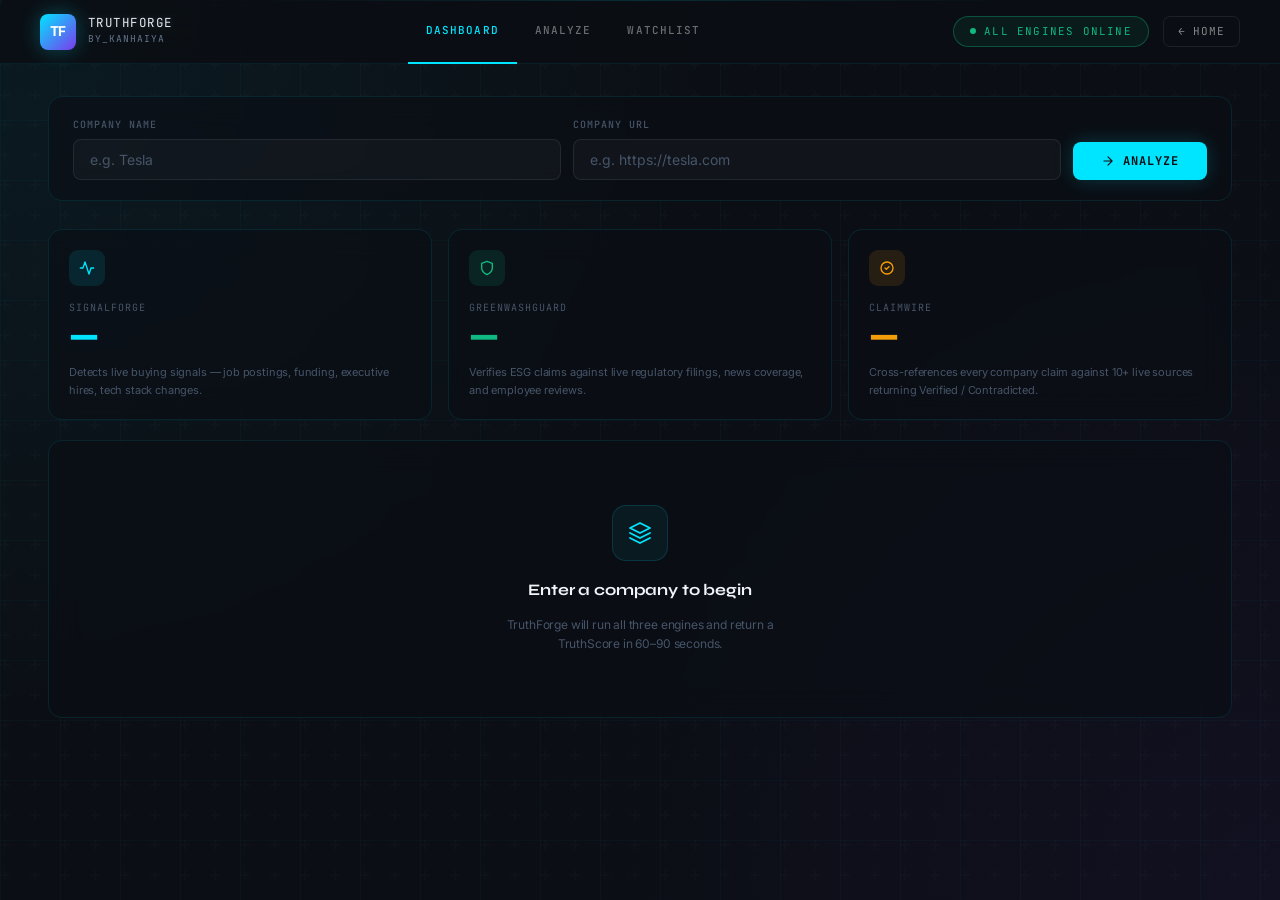
==== frontend/index.html @ 562d35f9 "updating and mosifying the landing page and adding the dashboard" ====
<!DOCTYPE html>
<html lang="en" class="dark-theme">
<head>
<meta charset="UTF-8">
<meta name="viewport" content="width=device-width, initial-scale=1.0">
<title>TruthForge — Enterprise Verification Intelligence</title>
<link rel="preconnect" href="https://fonts.googleapis.com">
<link rel="preconnect" href="https://fonts.gstatic.com" crossorigin>
<link href="https://fonts.googleapis.com/css2?family=Syne:wght@400;600;700;800&family=JetBrains+Mono:wght@400;500;700&family=Inter:wght@300;400;500;600&family=DM+Mono:wght@400;500&family=DM+Sans:wght@300;400;500&display=swap" rel="stylesheet">
<link rel="stylesheet" href="style.css">
<link rel="stylesheet" href="landing.css">
<style>
/* ═══════════════════════════════════════════════════════════
   CSS VARIABLES
═══════════════════════════════════════════════════════════ */
:root {
  --cyan:         #00E5FF;
  --purple:       #7C3AED;
  --obsidian:     #0B0E14;
  --emerald:      #10B981;
  --crimson:      #EF4444;
  --amber:        #F59E0B;
  --blue:         #3B82F6;
  --rose:         #F43F5E;
  --glass-bg:     rgba(11,14,20,0.6);
  --glass-border: rgba(0,229,255,0.10);
  --text:         #F1F5F9;
  --text2:        #94A3B8;
  --text3:        #475569;
  --border:       rgba(255,255,255,0.06);
  --radius:       14px;
  --radius-sm:    8px;
}

/* ═══════════════════════════════════════════════════════════
   BODY + BACKGROUND
═══════════════════════════════════════════════════════════ */
*, *::before, *::after { box-sizing: border-box; margin: 0; padding: 0; }
html { scroll-behavior: smooth; }

body {
  background-color: #0B0E14 !important;
  color: #F1F5F9;
  font-family: 'Inter', sans-serif;
  background-image:
    radial-gradient(circle at 0% 0%,    rgba(0,229,255,0.06) 0%, transparent 50%),
    radial-gradient(circle at 100% 100%, rgba(124,58,237,0.06) 0%, transparent 50%) !important;
  background-attachment: fixed;
  min-height: 100vh;
  overflow-x: hidden;
}

/* Noise texture */
body::before {
  content: '';
  position: fixed;
  inset: 0;
  background-image: url("data:image/svg+xml,%3Csvg width='60' height='60' viewBox='0 0 60 60' xmlns='http://www.w3.org/2000/svg'%3E%3Cg fill='none' fill-rule='evenodd'%3E%3Cg fill='%23ffffff' fill-opacity='0.015'%3E%3Cpath d='M36 34v-4h-2v4h-4v2h4v4h2v-4h4v-2h-4zm0-30V0h-2v4h-4v2h4v4h2V6h4V4h-4zM6 34v-4H4v4H0v2h4v4h2v-4h4v-2H6zM6 4V0H4v4H0v2h4v4h2V6h4V4H6z'/%3E%3C/g%3E%3C/g%3E%3C/svg%3E");
  pointer-events: none;
  z-index: 0;
}

/* Animated grid overlay */
.bg-grid {
  position: fixed;
  inset: 0;
  background-image:
    linear-gradient(rgba(0,229,255,0.03) 1px, transparent 1px),
    linear-gradient(90deg, rgba(0,229,255,0.03) 1px, transparent 1px);
  background-size: 60px 60px;
  animation: grid-pan 20s linear infinite;
  pointer-events: none;
  z-index: 0;
}

/* App wrapper — sits above bg */
.app-wrapper { position: relative; z-index: 1; }

/* ═══════════════════════════════════════════════════════════
   NAVBAR
═══════════════════════════════════════════════════════════ */
.app-navbar {
  background: rgba(11,14,20,0.88);
  backdrop-filter: blur(20px);
  -webkit-backdrop-filter: blur(20px);
  border-bottom: 1px solid rgba(0,229,255,0.08);
  position: sticky;
  top: 0;
  z-index: 100;
  height: 64px;
  padding: 0 40px;
  display: flex;
  align-items: center;
  justify-content: space-between;
}

.nav-brand { display: flex; align-items: center; gap: 12px; }
.nav-tabs  { display: flex; align-items: center; }
.nav-actions { display: flex; align-items: center; gap: 14px; }

/* Tab buttons — override landing.css .nav-btn */
.app-navbar .nav-btn {
  all: unset;
  font-family: 'JetBrains Mono', monospace;
  font-size: 11px;
  font-weight: 500;
  text-transform: uppercase;
  letter-spacing: 0.1em;
  color: rgba(255,255,255,0.4);
  padding: 0 18px;
  height: 64px;
  cursor: pointer;
  border-bottom: 2px solid transparent;
  transition: color 0.2s, border-color 0.2s;
  display: flex;
  align-items: center;
  white-space: nowrap;
  box-sizing: border-box;
}
.app-navbar .nav-btn:hover { color: rgba(255,255,255,0.8); }
.app-navbar .nav-btn.active {
  color: var(--cyan);
  border-bottom-color: var(--cyan);
}

/* Home link */
.home-link {
  font-family: 'JetBrains Mono', monospace;
  font-size: 11px;
  letter-spacing: 0.08em;
  color: rgba(255,255,255,0.5);
  text-decoration: none;
  padding: 6px 14px;
  border-radius: 7px;
  border: 1px solid rgba(255,255,255,0.08);
  transition: color 0.2s, border-color 0.2s;
}
.home-link:hover { color: var(--cyan); border-color: rgba(0,229,255,0.3); }

/* ═══════════════════════════════════════════════════════════
   MAIN CONTENT
═══════════════════════════════════════════════════════════ */
.app-main {
  padding: 32px 48px;
  max-width: 1300px;
  margin: 0 auto;
}

/* Views */
.view { display: none; }
.view.active { display: block; }

/* ═══════════════════════════════════════════════════════════
   CARDS
═══════════════════════════════════════════════════════════ */
.card {
  background: rgba(11,14,20,0.6) !important;
  backdrop-filter: blur(16px) !important;
  -webkit-backdrop-filter: blur(16px) !important;
  border: 1px solid rgba(0,229,255,0.10) !important;
  border-radius: 14px !important;
  overflow: hidden;
  transition: all 0.2s !important;
}
.card:hover {
  border-color: rgba(0,229,255,0.25) !important;
  transform: translateY(-1px) !important;
  box-shadow: 0 8px 32px rgba(0,0,0,0.3), 0 0 0 1px rgba(0,229,255,0.08) !important;
}
.card-header {
  padding: 14px 20px;
  border-bottom: 1px solid rgba(255,255,255,0.05);
  display: flex;
  align-items: center;
  justify-content: space-between;
}
.card-title {
  font-family: 'JetBrains Mono', monospace;
  font-size: 10px;
  text-transform: uppercase;
  letter-spacing: 0.12em;
  color: var(--text3);
  font-weight: 500;
}
.card-body { padding: 20px; }

/* Search card */
.search-section { margin-bottom: 28px; }
.search-card {
  background: rgba(11,14,20,0.6) !important;
  border: 1px solid rgba(0,229,255,0.10) !important;
  border-radius: 14px !important;
  backdrop-filter: blur(16px) !important;
  padding: 20px 24px;
  display: flex;
  gap: 12px;
  align-items: flex-end;
}

/* ═══════════════════════════════════════════════════════════
   INPUTS
═══════════════════════════════════════════════════════════ */
.input-group { display: flex; flex-direction: column; gap: 6px; flex: 1; }

.input-label {
  font-family: 'JetBrains Mono', monospace;
  font-size: 10px;
  text-transform: uppercase;
  letter-spacing: 0.1em;
  color: var(--text3);
  font-weight: 500;
}

.input-field {
  background: rgba(255,255,255,0.03);
  border: 1px solid rgba(255,255,255,0.08);
  border-radius: 8px;
  padding: 11px 16px;
  color: #F1F5F9;
  font-family: 'Inter', sans-serif;
  font-size: 14px;
  outline: none;
  transition: border-color 0.2s, box-shadow 0.2s;
  width: 100%;
}
.input-field::placeholder { color: var(--text3); }
.input-field:focus {
  border-color: rgba(0,229,255,0.4);
  box-shadow: 0 0 0 3px rgba(0,229,255,0.06);
}

/* ═══════════════════════════════════════════════════════════
   ANALYZE BUTTON
═══════════════════════════════════════════════════════════ */
.btn-analyze {
  background: var(--cyan) !important;
  color: #0B0E14 !important;
  font-family: 'JetBrains Mono', monospace !important;
  font-weight: 700 !important;
  font-size: 12px !important;
  text-transform: uppercase !important;
  letter-spacing: 0.08em !important;
  padding: 11px 28px !important;
  border-radius: 8px !important;
  border: none !important;
  box-shadow: 0 0 20px rgba(0,229,255,0.2) !important;
  cursor: pointer;
  transition: transform 0.2s, box-shadow 0.2s !important;
  display: flex;
  align-items: center;
  gap: 8px;
  white-space: nowrap;
  height: auto !important;
}
.btn-analyze:hover {
  transform: translateY(-1px) !important;
  box-shadow: 0 0 28px rgba(0,229,255,0.35) !important;
}
.btn-analyze:active  { transform: translateY(0) !important; }
.btn-analyze:disabled { opacity: 0.5 !important; cursor: not-allowed !important; transform: none !important; }

/* ═══════════════════════════════════════════════════════════
   LOADING OVERLAY
═══════════════════════════════════════════════════════════ */
.loading-overlay {
  display: none;
  position: fixed;
  inset: 0;
  background: rgba(11,14,20,0.92);
  backdrop-filter: blur(12px);
  -webkit-backdrop-filter: blur(12px);
  z-index: 200;
  flex-direction: column;
  align-items: center;
  justify-content: center;
  gap: 20px;
}
.loading-overlay.active { display: flex; }

.loader-ring {
  width: 56px;
  height: 56px;
  border: 3px solid rgba(0,229,255,0.15);
  border-top-color: var(--cyan);
  border-radius: 50%;
  animation: spin 0.8s linear infinite;
}

.loading-title {
  font-family: 'JetBrains Mono', monospace;
  font-size: 13px;
  font-weight: 600;
  letter-spacing: 0.1em;
  text-transform: uppercase;
  color: var(--text);
}

.loading-steps { display: flex; flex-direction: column; gap: 8px; }

.loading-step {
  display: flex;
  align-items: center;
  gap: 10px;
  font-size: 11px;
  font-family: 'JetBrains Mono', monospace;
  text-transform: uppercase;
  letter-spacing: 0.08em;
  color: var(--text3);
  transition: color 0.3s;
}
.loading-step.active { color: var(--cyan); }
.loading-step.done   { color: var(--emerald); }

.step-dot {
  width: 6px; height: 6px;
  border-radius: 50%;
  background: currentColor;
  flex-shrink: 0;
}
.loading-step.active .step-dot { animation: pulse-step 1s infinite; }

/* ═══════════════════════════════════════════════════════════
   TRUTHSCORE CARD
═══════════════════════════════════════════════════════════ */
.truthscore-card {
  background: rgba(11,14,20,0.6) !important;
  border: 1px solid rgba(0,229,255,0.15) !important;
  border-radius: 14px !important;
  backdrop-filter: blur(16px) !important;
  padding: 28px;
  display: flex;
  gap: 32px;
  align-items: center;
  margin-bottom: 20px;
  position: relative;
  overflow: hidden;
}
.truthscore-card::before {
  content: '';
  position: absolute;
  top: -50%; left: -20%;
  width: 60%; height: 200%;
  background: radial-gradient(ellipse, rgba(0,229,255,0.06) 0%, transparent 70%);
  pointer-events: none;
}

/* Score ring */
.score-ring-wrap { position: relative; width: 140px; height: 140px; flex-shrink: 0; }
.score-ring-wrap svg { transform: rotate(-90deg); }
.ring-bg   { fill: none; stroke: rgba(255,255,255,0.05); stroke-width: 8; }
.ring-fill { fill: none; stroke-width: 8; stroke-linecap: round; transition: stroke-dashoffset 1.2s cubic-bezier(0.34,1.56,0.64,1); }

.ring-score-text {
  position: absolute; inset: 0;
  display: flex; flex-direction: column;
  align-items: center; justify-content: center;
}

.score-number {
  font-family: 'Syne', sans-serif;
  font-size: 36px; font-weight: 800;
  letter-spacing: -2px; line-height: 1;
}
.score-label {
  font-family: 'JetBrains Mono', monospace;
  font-size: 9px; text-transform: uppercase;
  letter-spacing: 0.1em; color: var(--text3); margin-top: 2px;
}

.truthscore-info { flex: 1; }

.verdict-badge {
  display: inline-flex; align-items: center; gap: 6px;
  padding: 4px 12px; border-radius: 100px;
  font-family: 'JetBrains Mono', monospace;
  font-size: 10px; font-weight: 500;
  text-transform: uppercase; letter-spacing: 0.08em;
  margin-bottom: 12px;
}
.verdict-badge.trustworthy { background: rgba(16,185,129,0.1);  color: var(--emerald); border: 1px solid rgba(16,185,129,0.2); }
.verdict-badge.caution     { background: rgba(245,158,11,0.1);  color: var(--amber);   border: 1px solid rgba(245,158,11,0.2); }
.verdict-badge.high-risk   { background: rgba(239,68,68,0.1);   color: var(--crimson); border: 1px solid rgba(239,68,68,0.2);  }

.company-name-display {
  font-family: 'Syne', sans-serif;
  font-size: 26px; font-weight: 800;
  letter-spacing: -0.5px; margin-bottom: 8px; color: var(--text);
}
.summary-text {
  font-size: 13px; color: var(--text2);
  line-height: 1.6; max-width: 560px; margin-bottom: 16px;
  font-family: 'Inter', sans-serif;
}

.use-cases { display: flex; gap: 8px; flex-wrap: wrap; }
.use-case-tag {
  padding: 4px 12px; border-radius: 6px;
  font-family: 'JetBrains Mono', monospace;
  font-size: 10px; font-weight: 500;
  text-transform: uppercase; letter-spacing: 0.06em;
  border: 1px solid rgba(0,229,255,0.1);
  color: var(--text3); background: rgba(255,255,255,0.03);
}
.use-case-tag.active-sales  { background: rgba(0,229,255,0.08);   color: var(--cyan);    border-color: rgba(0,229,255,0.2);   }
.use-case-tag.active-invest { background: rgba(16,185,129,0.08);  color: var(--emerald); border-color: rgba(16,185,129,0.2);  }
.use-case-tag.active-vendor { background: rgba(245,158,11,0.08);  color: var(--amber);   border-color: rgba(245,158,11,0.2);  }

/* Stat chips */
.stat-row { display: flex; gap: 12px; flex-wrap: wrap; margin-bottom: 20px; }
.stat-chip {
  background: rgba(255,255,255,0.03);
  border: 1px solid rgba(0,229,255,0.08);
  border-radius: 8px; padding: 10px 16px;
  display: flex; flex-direction: column; gap: 2px; min-width: 100px;
}
.stat-chip-label {
  font-family: 'JetBrains Mono', monospace;
  font-size: 10px; text-transform: uppercase;
  letter-spacing: 0.08em; color: var(--text3);
}
.stat-chip-value {
  font-family: 'Syne', sans-serif;
  font-size: 20px; font-weight: 700; letter-spacing: -0.5px;
}

/* ═══════════════════════════════════════════════════════════
   ENGINE CARDS
═══════════════════════════════════════════════════════════ */
.engine-card { padding: 20px; }

.engine-icon {
  width: 36px; height: 36px; border-radius: 9px;
  display: flex; align-items: center; justify-content: center;
  margin-bottom: 14px;
}
.engine-icon.signal { background: rgba(0,229,255,0.10);   color: var(--cyan);    }
.engine-icon.esg    { background: rgba(16,185,129,0.12);  color: var(--emerald); }
.engine-icon.claim  { background: rgba(245,158,11,0.12);  color: var(--amber);   }

.engine-name {
  font-family: 'JetBrains Mono', monospace;
  font-size: 10px; text-transform: uppercase;
  letter-spacing: 0.1em; color: var(--text3); margin-bottom: 4px;
}
.engine-score {
  font-family: 'Syne', sans-serif;
  font-size: 32px; font-weight: 800;
  letter-spacing: -1px; line-height: 1; margin-bottom: 12px;
}
.engine-detail {
  font-family: 'Inter', sans-serif;
  font-size: 11px; color: var(--text3); line-height: 1.6;
}

/* Score bars */
.score-bar-wrap { margin-bottom: 12px; }
.score-bar-track {
  height: 4px; background: rgba(255,255,255,0.06);
  border-radius: 2px; overflow: hidden;
}
.score-bar-fill {
  height: 100%; border-radius: 2px;
  transition: width 1s cubic-bezier(0.34,1.56,0.64,1);
  width: 0%;
}
.score-bar-fill.signal { background: linear-gradient(90deg, #00B4D8, var(--cyan)); box-shadow: 0 0 8px rgba(0,229,255,0.3); }
.score-bar-fill.esg    { background: linear-gradient(90deg, #059669, #10B981); }
.score-bar-fill.claim  { background: linear-gradient(90deg, #D97706, #F59E0B); }

/* Breakdown rows */
.breakdown-row {
  display: flex; align-items: center;
  justify-content: space-between;
  padding: 6px 0;
  border-bottom: 1px solid var(--border);
  font-size: 11px;
}
.breakdown-row:last-child { border-bottom: none; }
.breakdown-label {
  font-family: 'JetBrains Mono', monospace;
  font-size: 10px; text-transform: uppercase;
  letter-spacing: 0.06em; color: var(--text3);
}
.breakdown-val { font-weight: 600; font-size: 12px; color: var(--text); }

/* ═══════════════════════════════════════════════════════════
   GRIDS
═══════════════════════════════════════════════════════════ */
.grid-3 { display: grid; grid-template-columns: repeat(3,1fr); gap: 16px; margin-bottom: 20px; }
.grid-2 { display: grid; grid-template-columns: 1fr 1fr;       gap: 16px; margin-bottom: 20px; }

/* ═══════════════════════════════════════════════════════════
   CLAIMS TABLE
═══════════════════════════════════════════════════════════ */
.claims-table { width: 100%; border-collapse: collapse; }
.claims-table thead tr { border-bottom: 1px solid var(--border); }
.claims-table th {
  padding: 10px 16px; text-align: left;
  font-family: 'JetBrains Mono', monospace;
  font-size: 10px; text-transform: uppercase;
  letter-spacing: 0.1em; color: var(--text3); font-weight: 500;
}
.claims-table tbody tr { border-bottom: 1px solid var(--border); transition: background 0.15s; }
.claims-table tbody tr:last-child { border-bottom: none; }
.claims-table tbody tr:hover { background: rgba(0,229,255,0.02); }
.claims-table td { padding: 12px 16px; font-size: 12px; color: var(--text2); vertical-align: top; }
.claim-text { color: var(--text); font-size: 13px; line-height: 1.4; font-family: 'Inter', sans-serif; }
.confidence-chip { font-family: 'JetBrains Mono', monospace; font-size: 11px; color: var(--text3); }

/* Status badges */
.status-badge {
  display: inline-flex; align-items: center; gap: 4px;
  padding: 3px 8px; border-radius: 5px;
  font-family: 'JetBrains Mono', monospace;
  font-size: 10px; font-weight: 500;
  text-transform: uppercase; letter-spacing: 0.06em;
  white-space: nowrap; border: 1px solid transparent;
}
.status-badge.verified     { background: rgba(16,185,129,0.1);  color: #10B981; border-color: rgba(16,185,129,0.2);  }
.status-badge.partial      { background: rgba(245,158,11,0.1);  color: #F59E0B; border-color: rgba(245,158,11,0.2);  }
.status-badge.contradicted { background: rgba(239,68,68,0.1);   color: #EF4444; border-color: rgba(239,68,68,0.2);   }
.status-badge.unverifiable { background: rgba(100,116,139,0.1); color: #64748B; border-color: rgba(100,116,139,0.2); }

/* ═══════════════════════════════════════════════════════════
   EVIDENCE
═══════════════════════════════════════════════════════════ */
.evidence-item {
  display: flex; align-items: flex-start; gap: 10px;
  padding: 10px 12px;
  background: rgba(255,255,255,0.02);
  border: 1px solid var(--border);
  border-radius: 8px; margin-bottom: 8px;
  transition: border-color 0.15s;
}
.evidence-item:hover { border-color: rgba(0,229,255,0.15); }
.evidence-item:last-child { margin-bottom: 0; }

.evidence-category {
  font-family: 'JetBrains Mono', monospace;
  font-size: 9px; text-transform: uppercase;
  letter-spacing: 0.08em; padding: 2px 6px;
  border-radius: 4px;
  background: rgba(0,229,255,0.08);
  color: var(--cyan);
  border: 1px solid rgba(0,229,255,0.15);
  white-space: nowrap; flex-shrink: 0; margin-top: 1px;
}
.evidence-text { flex: 1; min-width: 0; }
.evidence-title {
  font-size: 12px; color: var(--text); line-height: 1.4; margin-bottom: 2px;
  overflow: hidden; display: -webkit-box;
  -webkit-line-clamp: 2; -webkit-box-orient: vertical;
  font-family: 'Inter', sans-serif;
}
.evidence-link {
  font-size: 10px; color: var(--text3);
  font-family: 'JetBrains Mono', monospace;
  text-decoration: none; overflow: hidden;
  text-overflow: ellipsis; white-space: nowrap; display: block;
  transition: color 0.15s;
}
.evidence-link:hover { color: var(--cyan); }

/* ═══════════════════════════════════════════════════════════
   WATCHLIST
═══════════════════════════════════════════════════════════ */
.watchlist-item {
  display: flex; align-items: center;
  justify-content: space-between;
  padding: 12px 16px;
  border-bottom: 1px solid var(--border);
  cursor: pointer; transition: background 0.15s;
}
.watchlist-item:last-child { border-bottom: none; }
.watchlist-item:hover { background: rgba(0,229,255,0.03); }
.watchlist-name { font-size: 13px; font-weight: 500; color: var(--text); font-family: 'Inter', sans-serif; }
.watchlist-url  { font-size: 11px; color: var(--text3); font-family: 'JetBrains Mono', monospace; }

.score-pill {
  font-family: 'Syne', sans-serif;
  font-size: 16px; font-weight: 800;
  letter-spacing: -0.5px; padding: 4px 12px; border-radius: 8px;
}
.score-pill.high { background: rgba(16,185,129,0.1); color: var(--emerald); }
.score-pill.mid  { background: rgba(245,158,11,0.1); color: var(--amber);   }
.score-pill.low  { background: rgba(239,68,68,0.1);  color: var(--crimson); }

/* ═══════════════════════════════════════════════════════════
   EMPTY STATE
═══════════════════════════════════════════════════════════ */
.empty-state {
  display: flex; flex-direction: column;
  align-items: center; justify-content: center;
  padding: 64px 32px; text-align: center; gap: 12px;
}
.empty-icon {
  width: 56px; height: 56px; border-radius: 14px;
  background: rgba(0,229,255,0.06);
  border: 1px solid rgba(0,229,255,0.15);
  display: flex; align-items: center; justify-content: center;
  color: var(--cyan); margin-bottom: 4px;
}
.empty-title {
  font-family: 'Syne', sans-serif;
  font-size: 16px; font-weight: 700; color: var(--text);
}
.empty-desc {
  font-family: 'Inter', sans-serif;
  font-size: 12px; color: var(--text3);
  max-width: 280px; line-height: 1.6;
}

/* ═══════════════════════════════════════════════════════════
   KEYFRAMES
═══════════════════════════════════════════════════════════ */
@keyframes spin { to { transform: rotate(360deg); } }

@keyframes pulse-step {
  0%,100% { opacity: 1; box-shadow: 0 0 0 0 rgba(0,229,255,0.4); }
  50%      { opacity: 0.8; box-shadow: 0 0 0 4px rgba(0,229,255,0); }
}

@keyframes fade-up {
  from { opacity: 0; transform: translateY(12px); }
  to   { opacity: 1; transform: translateY(0); }
}

.animate-in { animation: fade-up 0.4s ease forwards; opacity: 0; }
.animate-in:nth-child(1) { animation-delay: 0.05s; }
.animate-in:nth-child(2) { animation-delay: 0.10s; }
.animate-in:nth-child(3) { animation-delay: 0.15s; }
.animate-in:nth-child(4) { animation-delay: 0.20s; }

/* ═══════════════════════════════════════════════════════════
   RESPONSIVE
═══════════════════════════════════════════════════════════ */
@media (max-width: 900px) {
  .grid-3 { grid-template-columns: 1fr; }
  .grid-2 { grid-template-columns: 1fr; }
  .truthscore-card { flex-direction: column; }
  .search-card { flex-wrap: wrap; }
  .app-main { padding: 24px; }
  .app-navbar { padding: 0 20px; }
  .app-navbar .nav-btn { padding: 0 12px; font-size: 10px; }
}
@media (max-width: 640px) {
  .nav-actions .status-pill { display: none; }
  .app-main { padding: 16px; }
}
</style>
</head>
<body class="dark-theme">

<!-- Scan lines (from landing.html) -->
<div class="scan-line-container"><div class="scan-line"></div></div>
<div class="h-scan-line"></div>

<!-- Animated background grid -->
<div class="bg-grid"></div>

<!-- Loading Overlay -->
<div class="loading-overlay" id="loadingOverlay">
  <div class="loader-ring"></div>
  <div class="loading-title">Analyzing Company</div>
  <div class="loading-steps" id="loadingSteps">
    <div class="loading-step active" id="step-signal"><span class="step-dot"></span> Running SignalForge Engine</div>
    <div class="loading-step" id="step-esg"><span class="step-dot"></span> Running GreenwashGuard Engine</div>
    <div class="loading-step" id="step-claim"><span class="step-dot"></span> Running ClaimWire Engine</div>
    <div class="loading-step" id="step-truth"><span class="step-dot"></span> Synthesizing TruthScore</div>
  </div>
</div>

<div class="app-wrapper">

  <!-- ─── NAVBAR ──────────────────────────────────────────── -->
  <nav class="app-navbar">
    <div class="nav-brand">
      <div class="logo-mark">TF</div>
      <div class="logo-text">
        <span class="logo-name">TRUTHFORGE</span>
        <span class="logo-sub">BY_KANHAIYA</span>
      </div>
    </div>

    <div class="nav-tabs">
      <button class="nav-btn active" id="nav-dashboard" onclick="switchView('dashboard')">DASHBOARD</button>
      <button class="nav-btn" id="nav-analyze"   onclick="switchView('analyze')">ANALYZE</button>
      <button class="nav-btn" id="nav-watchlist" onclick="switchView('watchlist')">WATCHLIST</button>
    </div>

    <div class="nav-actions">
      <div class="status-pill">
        <span class="status-dot"></span>ALL ENGINES ONLINE
      </div>
      <a href="landing.html" class="home-link">← HOME</a>
    </div>
  </nav>

  <!-- ─── MAIN CONTENT ────────────────────────────────────── -->
  <main class="app-main">

    <!-- ════════ DASHBOARD VIEW ════════ -->
    <div class="view active" id="view-dashboard">

      <div class="search-section">
        <div class="search-card">
          <div class="input-group">
            <label class="input-label">Company Name</label>
            <input type="text" class="input-field" id="companyName" placeholder="e.g. Tesla" />
          </div>
          <div class="input-group">
            <label class="input-label">Company URL</label>
            <input type="text" class="input-field" id="companyUrl" placeholder="e.g. https://tesla.com" />
          </div>
          <button class="btn-analyze" id="analyzeBtn" onclick="runAnalysis()">
            <svg width="14" height="14" fill="none" stroke="currentColor" viewBox="0 0 24 24"><path d="M5 12h14M12 5l7 7-7 7" stroke-width="2" stroke-linecap="round" stroke-linejoin="round"/></svg>
            ANALYZE
          </button>
        </div>
      </div>

      <!-- Empty state -->
      <div id="emptyState">
        <div class="grid-3">
          <div class="card animate-in">
            <div class="card-body engine-card">
              <div class="engine-icon signal">
                <svg width="16" height="16" fill="none" stroke="currentColor" viewBox="0 0 24 24"><path d="M22 12h-4l-3 9L9 3l-3 9H2" stroke-width="2" stroke-linecap="round" stroke-linejoin="round"/></svg>
              </div>
              <div class="engine-name">SignalForge</div>
              <div class="engine-score" style="color:var(--cyan)">—</div>
              <div class="engine-detail">Detects live buying signals — job postings, funding, executive hires, tech stack changes.</div>
            </div>
          </div>
          <div class="card animate-in">
            <div class="card-body engine-card">
              <div class="engine-icon esg">
                <svg width="16" height="16" fill="none" stroke="currentColor" viewBox="0 0 24 24"><path d="M12 22s8-4 8-10V5l-8-3-8 3v7c0 6 8 10 8 10z" stroke-width="2" stroke-linecap="round" stroke-linejoin="round"/></svg>
              </div>
              <div class="engine-name">GreenwashGuard</div>
              <div class="engine-score" style="color:var(--emerald)">—</div>
              <div class="engine-detail">Verifies ESG claims against live regulatory filings, news coverage, and employee reviews.</div>
            </div>
          </div>
          <div class="card animate-in">
            <div class="card-body engine-card">
              <div class="engine-icon claim">
                <svg width="16" height="16" fill="none" stroke="currentColor" viewBox="0 0 24 24"><path d="M9 12l2 2 4-4" stroke-width="2" stroke-linecap="round" stroke-linejoin="round"/><path d="M21 12a9 9 0 11-18 0 9 9 0 0118 0z" stroke-width="2"/></svg>
              </div>
              <div class="engine-name">ClaimWire</div>
              <div class="engine-score" style="color:var(--amber)">—</div>
              <div class="engine-detail">Cross-references every company claim against 10+ live sources returning Verified / Contradicted.</div>
            </div>
          </div>
        </div>
        <div class="card animate-in">
          <div class="empty-state">
            <div class="empty-icon">
              <svg width="24" height="24" fill="none" stroke="currentColor" viewBox="0 0 24 24"><path d="M12 2L2 7l10 5 10-5-10-5zM2 17l10 5 10-5M2 12l10 5 10-5" stroke-width="1.8" stroke-linecap="round" stroke-linejoin="round"/></svg>
            </div>
            <div class="empty-title">Enter a company to begin</div>
            <div class="empty-desc">TruthForge will run all three engines and return a TruthScore in 60–90 seconds.</div>
          </div>
        </div>
      </div>

      <!-- Results -->
      <div id="resultsSection" style="display:none">

        <!-- TruthScore Hero -->
        <div class="truthscore-card animate-in" id="truthscoreHero">
          <div class="score-ring-wrap">
            <svg width="140" height="140" viewBox="0 0 140 140">
              <circle class="ring-bg" cx="70" cy="70" r="58"/>
              <circle class="ring-fill" id="ringFill" cx="70" cy="70" r="58"
                stroke-dasharray="364.4" stroke-dashoffset="364.4"
                stroke="var(--cyan)"/>
            </svg>
            <div class="ring-score-text">
              <div class="score-number" id="truthScoreNum" style="color:var(--cyan)">0</div>
              <div class="score-label">TruthScore</div>
            </div>
          </div>
          <div class="truthscore-info">
            <div class="verdict-badge caution" id="verdictBadge">Analyzing…</div>
            <div class="company-name-display" id="companyNameDisplay">Company</div>
            <div class="summary-text" id="summaryText">Running analysis…</div>
            <div class="use-cases" id="useCaseTags">
              <span class="use-case-tag" id="tagSales">Sales</span>
              <span class="use-case-tag" id="tagInvest">Investment</span>
              <span class="use-case-tag" id="tagVendor">Vendor</span>
            </div>
          </div>
          <div style="display:flex;flex-direction:column;gap:8px;flex-shrink:0;text-align:right">
            <div class="stat-chip">
              <span class="stat-chip-label">Confidence</span>
              <span class="stat-chip-value" id="confidenceVal" style="color:var(--cyan)">—</span>
            </div>
            <div class="stat-chip">
              <span class="stat-chip-label">Biggest Risk</span>
              <span style="font-size:11px;color:var(--crimson);line-height:1.4;max-width:180px;font-family:'Inter',sans-serif" id="biggestRisk">—</span>
            </div>
          </div>
        </div>

        <!-- 3 Engine Cards -->
        <div class="grid-3" id="engineCards">
          <!-- Signal -->
          <div class="card animate-in">
            <div class="card-header">
              <span class="card-title">SignalForge — Buying Intent</span>
              <div class="engine-icon signal" style="width:28px;height:28px;border-radius:7px;margin:0">
                <svg width="13" height="13" fill="none" stroke="currentColor" viewBox="0 0 24 24"><path d="M22 12h-4l-3 9L9 3l-3 9H2" stroke-width="2" stroke-linecap="round" stroke-linejoin="round"/></svg>
              </div>
            </div>
            <div class="card-body engine-card" style="padding-top:16px">
              <div class="engine-name">Signal Score</div>
              <div class="engine-score" id="signalScore" style="color:var(--cyan)">0</div>
              <div class="score-bar-wrap">
                <div class="score-bar-track"><div class="score-bar-fill signal" id="signalBar"></div></div>
              </div>
              <div id="signalBreakdown">
                <div class="breakdown-row"><span class="breakdown-label">Funding</span><span class="breakdown-val" id="fundingStrength">—</span></div>
                <div class="breakdown-row"><span class="breakdown-label">Hiring</span><span class="breakdown-val" id="hiringStrength">—</span></div>
                <div class="breakdown-row"><span class="breakdown-label">Exec Moves</span><span class="breakdown-val" id="execStrength">—</span></div>
                <div class="breakdown-row"><span class="breakdown-label">News</span><span class="breakdown-val" id="newsStrength">—</span></div>
              </div>
              <div style="margin-top:12px;font-size:11px;color:var(--text2);font-family:'JetBrains Mono',monospace" id="signalTopSignal"></div>
            </div>
          </div>

          <!-- ESG -->
          <div class="card animate-in">
            <div class="card-header">
              <span class="card-title">GreenwashGuard — ESG</span>
              <div class="engine-icon esg" style="width:28px;height:28px;border-radius:7px;margin:0">
                <svg width="13" height="13" fill="none" stroke="currentColor" viewBox="0 0 24 24"><path d="M12 22s8-4 8-10V5l-8-3-8 3v7c0 6 8 10 8 10z" stroke-width="2" stroke-linecap="round" stroke-linejoin="round"/></svg>
              </div>
            </div>
            <div class="card-body engine-card" style="padding-top:16px">
              <div class="engine-name">Integrity Score</div>
              <div class="engine-score" id="integrityScore" style="color:var(--emerald)">0</div>
              <div class="score-bar-wrap">
                <div class="score-bar-track"><div class="score-bar-fill esg" id="esgBar"></div></div>
              </div>
              <div id="esgBreakdown">
                <div class="breakdown-row"><span class="breakdown-label">Environmental</span><span class="breakdown-val" id="envScore">—</span></div>
                <div class="breakdown-row"><span class="breakdown-label">Social</span><span class="breakdown-val" id="socialScore">—</span></div>
                <div class="breakdown-row"><span class="breakdown-label">Governance</span><span class="breakdown-val" id="govScore">—</span></div>
              </div>
              <div style="margin-top:12px">
                <div class="status-badge" id="greenwashRisk" style="margin-top:4px">—</div>
              </div>
            </div>
          </div>

          <!-- ClaimWire -->
          <div class="card animate-in">
            <div class="card-header">
              <span class="card-title">ClaimWire — Verification</span>
              <div class="engine-icon claim" style="width:28px;height:28px;border-radius:7px;margin:0">
                <svg width="13" height="13" fill="none" stroke="currentColor" viewBox="0 0 24 24"><path d="M9 12l2 2 4-4" stroke-width="2" stroke-linecap="round" stroke-linejoin="round"/><path d="M21 12a9 9 0 11-18 0 9 9 0 0118 0z" stroke-width="2"/></svg>
              </div>
            </div>
            <div class="card-body engine-card" style="padding-top:16px">
              <div class="engine-name">Verification Score</div>
              <div class="engine-score" id="verificationScore" style="color:var(--amber)">0</div>
              <div class="score-bar-wrap">
                <div class="score-bar-track"><div class="score-bar-fill claim" id="claimBar"></div></div>
              </div>
              <div id="claimBreakdown">
                <div class="breakdown-row"><span class="breakdown-label">Verified</span><span class="breakdown-val" style="color:var(--emerald)" id="claimVerified">—</span></div>
                <div class="breakdown-row"><span class="breakdown-label">Partial</span><span class="breakdown-val" style="color:var(--amber)" id="claimPartial">—</span></div>
                <div class="breakdown-row"><span class="breakdown-label">Contradicted</span><span class="breakdown-val" style="color:var(--crimson)" id="claimContradicted">—</span></div>
                <div class="breakdown-row"><span class="breakdown-label">Unverifiable</span><span class="breakdown-val" style="color:var(--text3)" id="claimUnverifiable">—</span></div>
              </div>
              <div style="margin-top:12px">
                <div class="status-badge" id="trustLevel" style="margin-top:4px">—</div>
              </div>
            </div>
          </div>
        </div>

        <!-- Claims Table + Evidence -->
        <div class="grid-2">
          <div class="card animate-in">
            <div class="card-header"><span class="card-title">Verified Claims</span></div>
            <div style="overflow-x:auto">
              <table class="claims-table">
                <thead>
                  <tr><th>Claim</th><th>Status</th><th>Confidence</th></tr>
                </thead>
                <tbody id="claimsTableBody">
                  <tr><td colspan="3" style="text-align:center;color:var(--text3);padding:24px;font-size:12px;font-family:'Inter',sans-serif">No claims data</td></tr>
                </tbody>
              </table>
            </div>
          </div>
          <div class="card animate-in">
            <div class="card-header"><span class="card-title">Evidence Sources</span></div>
            <div class="card-body" id="evidenceList">
              <div class="empty-state" style="padding:32px">
                <div class="empty-desc">Evidence will appear after analysis</div>
              </div>
            </div>
          </div>
        </div>

      </div><!-- /resultsSection -->
    </div><!-- /view-dashboard -->

    <!-- ════════ ANALYZE VIEW ════════ -->
    <div class="view" id="view-analyze">
      <div class="card">
        <div class="card-header"><span class="card-title">Individual Engine Tests</span></div>
        <div class="card-body">
          <p style="font-size:13px;color:var(--text2);margin-bottom:20px;font-family:'Inter',sans-serif">Test individual engines by providing a Company ID from the watchlist.</p>
          <div style="display:flex;flex-direction:column;gap:12px">
            <div class="input-group">
              <label class="input-label">Company ID (UUID)</label>
              <input type="text" class="input-field" id="engineCompanyId" placeholder="e.g. 2eeffd03-b01f-4698-b817-6431bca22b00"/>
            </div>
            <div style="display:flex;gap:10px;flex-wrap:wrap">
              <button class="btn-analyze" onclick="runEngine('signal')" style="background:var(--cyan)!important;color:#0B0E14!important">Run SignalForge</button>
              <button class="btn-analyze" onclick="runEngine('greenwash')" style="background:var(--emerald)!important;color:#0B0E14!important;box-shadow:0 0 20px rgba(16,185,129,0.2)!important">Run GreenwashGuard</button>
              <button class="btn-analyze" onclick="runEngine('claimwire')" style="background:var(--amber)!important;color:#0B0E14!important;box-shadow:0 0 20px rgba(245,158,11,0.2)!important">Run ClaimWire</button>
              <button class="btn-analyze" onclick="runEngine('truthscore')" style="background:linear-gradient(135deg,var(--cyan),var(--emerald))!important;color:#0B0E14!important">Run Full TruthScore</button>
            </div>
          </div>
          <div class="card" style="margin-top:20px">
            <div class="card-header"><span class="card-title">Response</span></div>
            <div class="card-body">
              <pre id="engineResponse" style="font-family:'JetBrains Mono',monospace;font-size:11px;color:var(--text2);white-space:pre-wrap;word-break:break-all;max-height:400px;overflow-y:auto">Run an engine to see results...</pre>
            </div>
          </div>
        </div>
      </div>
    </div>

    <!-- ════════ WATCHLIST VIEW ════════ -->
    <div class="view" id="view-watchlist">
      <div style="display:flex;align-items:center;justify-content:space-between;margin-bottom:16px">
        <div>
          <div style="font-family:'Syne',sans-serif;font-size:18px;font-weight:800;color:var(--text)">Company Watchlist</div>
          <div style="font-size:11px;color:var(--text3);font-family:'JetBrains Mono',monospace;text-transform:uppercase;letter-spacing:0.08em;margin-top:4px">All monitored companies</div>
        </div>
        <button class="btn-analyze" onclick="loadWatchlist()">
          <svg width="13" height="13" fill="none" stroke="currentColor" viewBox="0 0 24 24"><path d="M23 4v6h-6M1 20v-6h6" stroke-width="2" stroke-linecap="round" stroke-linejoin="round"/><path d="M3.51 9a9 9 0 0114.85-3.36L23 10M1 14l4.64 4.36A9 9 0 0020.49 15" stroke-width="2" stroke-linecap="round" stroke-linejoin="round"/></svg>
          REFRESH
        </button>
      </div>
      <div class="card">
        <div id="watchlistContainer">
          <div class="empty-state">
            <div class="empty-icon">
              <svg width="22" height="22" fill="none" stroke="currentColor" viewBox="0 0 24 24"><path d="M19 11H5M19 11l-4-4M19 11l-4 4" stroke-width="1.8" stroke-linecap="round" stroke-linejoin="round"/></svg>
            </div>
            <div class="empty-title">Loading watchlist…</div>
          </div>
        </div>
      </div>
    </div>

  </main>
</div><!-- /app-wrapper -->

<script>
const API = 'http://localhost:8000';

/* ── View switching ── */
function switchView(name) {
  document.querySelectorAll('.view').forEach(v => v.classList.remove('active'));
  document.querySelectorAll('.nav-btn').forEach(b => b.classList.remove('active'));
  document.getElementById('view-' + name).classList.add('active');
  document.getElementById('nav-' + name).classList.add('active');
  if (name === 'watchlist') loadWatchlist();
}

/* ── Loading overlay ── */
function showLoading() {
  document.getElementById('loadingOverlay').classList.add('active');
  const steps = ['step-signal','step-esg','step-claim','step-truth'];
  steps.forEach(s => { const el = document.getElementById(s); el.classList.remove('active','done'); });
  document.getElementById('step-signal').classList.add('active');

  let i = 0;
  const interval = setInterval(() => {
    if (i >= steps.length) { clearInterval(interval); return; }
    document.getElementById(steps[i]).classList.remove('active');
    document.getElementById(steps[i]).classList.add('done');
    i++;
    if (i < steps.length) document.getElementById(steps[i]).classList.add('active');
  }, 18000); // advances every 18s to match real timing
  return interval;
}

function hideLoading(interval) {
  clearInterval(interval);
  document.getElementById('loadingOverlay').classList.remove('active');
  const steps = ['step-signal','step-esg','step-claim','step-truth'];
  steps.forEach(s => { const el = document.getElementById(s); el.classList.remove('active'); el.classList.add('done'); });
}

/* ── Animate number ── */
function animateNumber(el, target, suffix='') {
  const start = 0;
  const duration = 1000;
  const startTime = performance.now();
  function update(now) {
    const elapsed = now - startTime;
    const progress = Math.min(elapsed / duration, 1);
    const eased = 1 - Math.pow(1 - progress, 3);
    el.textContent = Math.round(start + (target - start) * eased) + suffix;
    if (progress < 1) requestAnimationFrame(update);
  }
  requestAnimationFrame(update);
}

/* ── Ring animation ── */
function animateRing(score, color) {
  const circumference = 364.4;
  const ring = document.getElementById('ringFill');
  const offset = circumference - (score / 100) * circumference;
  ring.style.stroke = color;
  ring.style.filter = `drop-shadow(0 0 8px ${color}80)`;
  setTimeout(() => { ring.style.strokeDashoffset = offset; }, 100);
}

/* ── Score color ── */
function scoreColor(s) {
  if (s >= 70) return 'var(--emerald)';
  if (s >= 45) return 'var(--amber)';
  return 'var(--rose)';
}

/* ── Status badge class ── */
function getStatusClass(status) {
  const map = { verified: 'verified', partial: 'partial', contradicted: 'contradicted', unverifiable: 'unverifiable' };
  return map[status] || 'unverifiable';
}

/* ── Verdict badge ── */
function applyVerdict(verdict) {
  const el = document.getElementById('verdictBadge');
  el.textContent = verdict;
  el.className = 'verdict-badge';
  if (verdict?.toLowerCase().includes('trust')) el.classList.add('trustworthy');
  else if (verdict?.toLowerCase().includes('risk') || verdict?.toLowerCase().includes('high')) el.classList.add('high-risk');
  else el.classList.add('caution');
}

/* ── Greenwash risk badge ── */
function applyGreenwashBadge(risk) {
  const el = document.getElementById('greenwashRisk');
  el.textContent = `Greenwash Risk: ${risk}`;
  el.className = 'status-badge';
  if (risk === 'low') el.classList.add('verified');
  else if (risk === 'medium') el.classList.add('partial');
  else el.classList.add('contradicted');
}

/* ── Trust level badge ── */
function applyTrustBadge(level) {
  const el = document.getElementById('trustLevel');
  el.textContent = `Trust: ${level}`;
  el.className = 'status-badge';
  if (level === 'high') el.classList.add('verified');
  else if (level === 'medium') el.classList.add('partial');
  else el.classList.add('contradicted');
}

/* ── Main Analysis ── */
async function runAnalysis() {
  const name = document.getElementById('companyName').value.trim();
  const url  = document.getElementById('companyUrl').value.trim();

  if (!name || !url) { alert('Please enter both company name and URL'); return; }

  const btn = document.getElementById('analyzeBtn');
  btn.disabled = true;
  btn.textContent = 'Running…';

  const interval = showLoading();

  try {
    const res  = await fetch(`${API}/api/analyze`, {
      method: 'POST',
      headers: { 'Content-Type': 'application/json' },
      body: JSON.stringify({ name, url })
    });

    if (!res.ok) throw new Error(`HTTP ${res.status}`);
    const data = await res.json();
    hideLoading(interval);
    renderResults(data);
  } catch (err) {
    hideLoading(interval);
    alert('Analysis failed: ' + err.message + '\n\nMake sure the backend server is running at localhost:8000');
  } finally {
    btn.disabled = false;
    btn.innerHTML = '<svg width="14" height="14" fill="none" stroke="currentColor" viewBox="0 0 24 24"><path d="M5 12h14M12 5l7 7-7 7" stroke-width="2" stroke-linecap="round" stroke-linejoin="round"/></svg> Analyze';
  }
}

function renderResults(data) {
  document.getElementById('emptyState').style.display = 'none';
  const rs = document.getElementById('resultsSection');
  rs.style.display = 'block';

  const signal    = data.signal    || {};
  const esg       = data.esg       || {};
  const claimwire = data.claimwire || {};
  const truthScore = data.truth_score || 0;

  /* TruthScore Hero */
  const color = scoreColor(truthScore);
  animateRing(truthScore, color);
  const numEl = document.getElementById('truthScoreNum');
  numEl.style.color = color;
  animateNumber(numEl, truthScore);

  document.getElementById('companyNameDisplay').textContent = data.company?.name || name;
  document.getElementById('summaryText').textContent = data.summary || '—';
  applyVerdict(data.verdict || 'Caution Advised');

  document.getElementById('confidenceVal').textContent = (data.confidence || 0) + '%';
  document.getElementById('biggestRisk').textContent = data.biggest_risk || '—';

  /* Use case tags */
  const tagSales  = document.getElementById('tagSales');
  const tagInvest = document.getElementById('tagInvest');
  const tagVendor = document.getElementById('tagVendor');
  tagSales.className  = 'use-case-tag' + (data.use_for_sales     ? ' active-sales'   : '');
  tagInvest.className = 'use-case-tag' + (data.use_for_investment ? ' active-invest'  : '');
  tagVendor.className = 'use-case-tag' + (data.use_for_vendor    ? ' active-vendor'  : '');
  tagSales.textContent  = (data.use_for_sales     ? '✓ ' : '') + 'Sales';
  tagInvest.textContent = (data.use_for_investment ? '✓ ' : '') + 'Investment';
  tagVendor.textContent = (data.use_for_vendor    ? '✓ ' : '') + 'Vendor';

  /* Signal Engine */
  const ss = signal.signal_score || 0;
  const signalEl = document.getElementById('signalScore');
  signalEl.style.color = scoreColor(ss);
  animateNumber(signalEl, ss);
  setTimeout(() => { document.getElementById('signalBar').style.width = ss + '%'; }, 100);
  document.getElementById('fundingStrength').textContent = (signal.breakdown?.funding_strength || 0) + '/100';
  document.getElementById('hiringStrength').textContent  = (signal.breakdown?.hiring_strength  || 0) + '/100';
  document.getElementById('execStrength').textContent    = (signal.breakdown?.exec_strength    || 0) + '/100';
  document.getElementById('newsStrength').textContent    = (signal.breakdown?.news_strength    || 0) + '/100';
  document.getElementById('signalTopSignal').textContent = signal.top_signal ? '🔍 ' + signal.top_signal : '';

  /* ESG Engine */
  const is = esg.integrity_score || 0;
  const intEl = document.getElementById('integrityScore');
  intEl.style.color = scoreColor(is);
  animateNumber(intEl, is);
  setTimeout(() => { document.getElementById('esgBar').style.width = is + '%'; }, 100);
  document.getElementById('envScore').textContent    = (esg.breakdown?.environmental || 0) + '/100';
  document.getElementById('socialScore').textContent = (esg.breakdown?.social        || 0) + '/100';
  document.getElementById('govScore').textContent    = (esg.breakdown?.governance     || 0) + '/100';
  applyGreenwashBadge(esg.greenwash_risk || 'medium');

  /* ClaimWire Engine */
  const vs = claimwire.verification_score || 0;
  const verEl = document.getElementById('verificationScore');
  verEl.style.color = scoreColor(vs);
  animateNumber(verEl, vs);
  setTimeout(() => { document.getElementById('claimBar').style.width = vs + '%'; }, 100);
  const sb = claimwire.status_breakdown || {};
  document.getElementById('claimVerified').textContent     = sb.verified     || 0;
  document.getElementById('claimPartial').textContent      = sb.partial      || 0;
  document.getElementById('claimContradicted').textContent = sb.contradicted || 0;
  document.getElementById('claimUnverifiable').textContent = sb.unverifiable || 0;
  applyTrustBadge(claimwire.overall_trust_level || 'medium');

  /* Claims table */
  const tbody = document.getElementById('claimsTableBody');
  const claims = claimwire.verified_claims || [];
  if (claims.length > 0) {
    tbody.innerHTML = claims.map(c => `
      <tr>
        <td><div class="claim-text">${c.claim || '—'}</div><div style="font-size:10px;color:var(--text3);margin-top:3px;font-family:'DM Mono',monospace">${c.evidence_summary || ''}</div></td>
        <td><span class="status-badge ${getStatusClass(c.status)}">${c.status || '—'}</span></td>
        <td><span class="confidence-chip">${c.confidence || 0}%</span></td>
      </tr>
    `).join('');
  } else {
    tbody.innerHTML = '<tr><td colspan="3" style="text-align:center;color:var(--text3);padding:24px;font-size:12px">No claims data available</td></tr>';
  }

  /* Evidence */
  const evidenceEl = document.getElementById('evidenceList');
  const allEvidence = [
    ...(signal.evidence    || []).slice(0,2),
    ...(esg.evidence       || []).slice(0,2),
    ...(claimwire.verified_claims || []).filter(c => c.evidence_url).slice(0,2).map(c => ({
      category: 'claimwire', title: c.claim, url: c.evidence_url
    }))
  ];

  if (allEvidence.length > 0) {
    evidenceEl.innerHTML = allEvidence.map(e => `
      <div class="evidence-item">
        <span class="evidence-category">${e.category || 'source'}</span>
        <div class="evidence-text">
          <div class="evidence-title">${e.title || '—'}</div>
          <a href="${e.url || '#'}" target="_blank" class="evidence-link">${e.url || '—'}</a>
        </div>
      </div>
    `).join('');
  } else {
    evidenceEl.innerHTML = '<div class="empty-state" style="padding:24px"><div class="empty-desc">No evidence sources available</div></div>';
  }
}

/* ── Individual Engine Test ── */
async function runEngine(engine) {
  const id = document.getElementById('engineCompanyId').value.trim();
  if (!id) { alert('Please enter a Company ID'); return; }
  const pre = document.getElementById('engineResponse');
  pre.textContent = 'Running...';
  try {
    const res = await fetch(`${API}/api/${engine}/${id}`, { method: 'POST' });
    const data = await res.json();
    pre.textContent = JSON.stringify(data, null, 2);
  } catch (err) {
    pre.textContent = 'Error: ' + err.message;
  }
}

/* ── Watchlist ── */
async function loadWatchlist() {
  const container = document.getElementById('watchlistContainer');
  container.innerHTML = '<div class="empty-state"><div class="empty-title" style="font-size:13px;color:var(--text3)">Loading…</div></div>';
  try {
    const res  = await fetch(`${API}/api/companies`);
    const data = await res.json();
    const companies = data.companies || [];

    if (companies.length === 0) {
      container.innerHTML = '<div class="empty-state"><div class="empty-icon"><svg width="22" height="22" fill="none" stroke="currentColor" viewBox="0 0 24 24"><path d="M9 17H5a2 2 0 01-2-2V5a2 2 0 012-2h4M16 17h4a2 2 0 002-2V5a2 2 0 00-2-2h-4M12 12v9M8 12h8" stroke-width="1.8" stroke-linecap="round" stroke-linejoin="round"/></svg></div><div class="empty-title">No companies yet</div><div class="empty-desc">Analyze a company from the Dashboard to add it to your watchlist.</div></div>';
      return;
    }

    container.innerHTML = companies.map(item => {
      const score = item.scores?.truth_score;
      const scoreClass = score == null ? '' : score >= 70 ? 'high' : score >= 45 ? 'mid' : 'low';
      return `
        <div class="watchlist-item" onclick="loadCompanyFromWatchlist('${item.company.id}','${item.company.name}','${item.company.url}')">
          <div>
            <div class="watchlist-name">${item.company.name}</div>
            <div class="watchlist-url">${item.company.url}</div>
          </div>
          ${score != null
            ? `<span class="score-pill ${scoreClass}">${score}</span>`
            : `<span style="font-size:11px;color:var(--text3);font-family:'DM Mono',monospace">Not analyzed</span>`
          }
        </div>
      `;
    }).join('');
  } catch (err) {
    container.innerHTML = `<div class="empty-state"><div class="empty-desc" style="color:var(--rose)">Failed to load: ${err.message}</div></div>`;
  }
}

function loadCompanyFromWatchlist(id, name, url) {
  document.getElementById('companyName').value = name;
  document.getElementById('companyUrl').value  = url;
  switchView('dashboard');
}

/* ── Enter key on inputs ── */
document.getElementById('companyUrl').addEventListener('keydown', e => { if (e.key === 'Enter') runAnalysis(); });
document.getElementById('companyName').addEventListener('keydown', e => { if (e.key === 'Enter') runAnalysis(); });
</script>
</body>
</html>
---- frontend/style.css ----
:root {
    --cyan: #00E5FF;
    --purple: #7C3AED;
    --obsidian: #0B0E14;
    --emerald: #10B981;
    --crimson: #EF4444;
    --amber: #F59E0B;
    --slate-800: #1E293B;
    --slate-900: #0F172A;
    --logo-navy: #0F172A;
    --logo-blue: #1E3A8A;

    /* Institutional Light (Default) */
    --bg-color: #F5F7FA;
    --text-primary: #1A202C;
    --text-secondary: #4A5568;
    --text-muted: #718096;
    --glass-bg: rgba(255, 255, 255, 0.7);
    --glass-border: rgba(0, 209, 255, 0.2);
    --sidebar-bg: #FFFFFF;
    --border-color: rgba(15, 23, 42, 0.08);
    --card-hover-bg: #FFFFFF;
    --overlay-bg: rgba(241, 245, 249, 0.98);
    --muted-bg: rgba(15, 23, 42, 0.05);
}

.dark-theme {
    /* Sentinel Dark */
    --bg-color: var(--obsidian);
    --text-primary: #E2E8F0;
    --text-secondary: #64748b;
    --glass-bg: rgba(30, 41, 59, 0.4);
    --glass-border: rgba(255, 255, 255, 0.08);
    --sidebar-bg: rgba(15, 23, 42, 0.8);
    --border-color: rgba(255, 255, 255, 0.05);
    --card-hover-bg: rgba(30, 41, 59, 0.6);
    --overlay-bg: rgba(11, 14, 20, 0.9);
}

@import url('https://fonts.googleapis.com/css2?family=Inter:wght@300;400;500;600;700&family=JetBrains+Mono:wght@400;500&display=swap');

body {
    background-color: var(--bg-color);
    color: var(--text-primary);
    font-family: 'Inter', sans-serif;
    background-image: radial-gradient(circle at 0% 0%, rgba(0, 229, 255, 0.05) 0%, transparent 50%),
                      radial-gradient(circle at 100% 100%, rgba(124, 58, 237, 0.05) 0%, transparent 50%);
    background-attachment: fixed;
    min-height: 100vh;
    margin: 0;
    transition: background-color 0.3s ease, color 0.3s ease;
    letter-spacing: -0.01em;
}

.glass {
    background: var(--glass-bg);
    backdrop-filter: blur(16px);
    border: 1px solid var(--glass-border);
    border-radius: 12px;
    transition: all 0.2s cubic-bezier(0.4, 0, 0.2, 1);
    box-shadow: 0 4px 6px -1px rgba(0, 0, 0, 0.05), 0 2px 4px -1px rgba(0, 0, 0, 0.03);
}

.glass:hover {
    border-color: rgba(0, 229, 255, 0.3);
    background: var(--card-hover-bg);
    transform: translateY(-1px);
    box-shadow: 0 10px 15px -3px rgba(0, 0, 0, 0.08), 0 4px 6px -2px rgba(0, 0, 0, 0.04);
}

.text-cyan { color: var(--cyan); }
.text-emerald { color: var(--emerald); }
.text-crimson { color: var(--crimson); }
.text-amber { color: var(--amber); }

.glow-cyan { text-shadow: 0 0 15px rgba(0, 229, 255, 0.3); }
.glow-emerald { text-shadow: 0 0 15px rgba(16, 185, 129, 0.3); }

.mono { font-family: 'JetBrains Mono', monospace; }

/* Sidebar Layout */
.app-container {
    display: flex;
    min-height: 100vh;
}

.sidebar {
    width: 80px;
    background: var(--sidebar-bg);
    border-right: 1px solid var(--glass-border);
    display: flex;
    flex-direction: column;
    align-items: center;
    padding: 24px 0;
    position: fixed;
    height: 100vh;
    z-index: 100;
    transition: background-color 0.3s ease, width 0.3s ease;
}

.main-content {
    flex: 1;
    margin-left: 80px;
    padding: 24px;
    transition: margin-left 0.3s ease;
}

@media (max-width: 768px) {
    .sidebar {
        width: 100%;
        height: 60px;
        bottom: 0;
        top: auto;
        flex-direction: row;
        justify-content: space-around;
        padding: 0;
        border-right: none;
        border-top: 1px solid var(--glass-border);
        backdrop-filter: blur(20px);
    }
    .sidebar .mb-12 { display: none; }
    .sidebar nav { flex-direction: row !important; gap: 0 !important; width: 100%; height: 100%; }
    .nav-item { margin-bottom: 0; height: 100%; width: 25%; border-radius: 0; }
    .main-content { margin-left: 0; padding-bottom: 80px; }
    header { flex-direction: column !important; align-items: stretch !important; }
}

.nav-item {
    width: 48px;
    height: 48px;
    display: flex;
    align-items: center;
    justify-content: center;
    border-radius: 12px;
    margin-bottom: 16px;
    color: #64748b;
    transition: all 0.2s;
    cursor: pointer;
}

.nav-item:hover {
    background: rgba(0, 0, 0, 0.05);
    color: var(--cyan);
}

.nav-item.active {
    background: rgba(0, 229, 255, 0.1);
    color: var(--cyan);
    border: 1px solid rgba(0, 229, 255, 0.2);
}

.dark-theme .nav-item:hover {
    background: rgba(255, 255, 255, 0.05);
}

/* Automation Toggle */
.toggle-container {
    display: flex;
    align-items: center;
    gap: 12px;
}

.switch {
    position: relative;
    display: inline-block;
    width: 44px;
    height: 22px;
}

.switch input {
    opacity: 0;
    width: 0;
    height: 0;
}

.slider {
    position: absolute;
    cursor: pointer;
    top: 0;
    left: 0;
    right: 0;
    bottom: 0;
    background-color: var(--muted-bg);
    transition: .4s;
    border-radius: 34px;
    border: 1px solid var(--glass-border);
}

.dark-theme .slider {
    background-color: rgba(255, 255, 255, 0.1);
}

.slider:before {
    position: absolute;
    content: "";
    height: 14px;
    width: 14px;
    left: 4px;
    bottom: 3px;
    background-color: #94a3b8;
    transition: .4s;
    border-radius: 50%;
}

input:checked + .slider {
    background-color: rgba(0, 229, 255, 0.1);
    border-color: var(--cyan);
}

input:checked + .slider:before {
    transform: translateX(22px);
    background-color: var(--cyan);
    box-shadow: 0 0 10px rgba(0, 229, 255, 0.5);
}

/* UI Elements */
input[type=range] {
    -webkit-appearance: none;
    width: 100%;
    background: transparent;
}
input[type=range]::-webkit-slider-runnable-track {
    width: 100%;
    height: 4px;
    cursor: pointer;
    background: rgba(0, 0, 0, 0.05);
    border-radius: 2px;
}
.dark-theme input[type=range]::-webkit-slider-runnable-track {
    background: rgba(255, 255, 255, 0.1);
}

input[type=range]::-webkit-slider-thumb {
    height: 16px;
    width: 16px;
    border-radius: 50%;
    background: var(--cyan);
    cursor: pointer;
    -webkit-appearance: none;
    margin-top: -6px;
    box-shadow: 0 0 10px rgba(0, 225, 255, 0.5);
}

::-webkit-scrollbar { width: 6px; height: 6px; }
::-webkit-scrollbar-track { background: rgba(0, 0, 0, 0.02); }
::-webkit-scrollbar-thumb { background: rgba(0, 0, 0, 0.1); border-radius: 3px; }
::-webkit-scrollbar-thumb:hover { background: rgba(0, 0, 0, 0.2); }

.dark-theme ::-webkit-scrollbar-track { background: rgba(255, 255, 255, 0.02); }
.dark-theme ::-webkit-scrollbar-thumb { background: rgba(255, 255, 255, 0.1); }
.dark-theme ::-webkit-scrollbar-thumb:hover { background: rgba(255, 255, 255, 0.2); }
---- frontend/landing.css ----
/* ══════════════════════════════════════════════════════════════════════════
   TruthForge Landing Page — landing.css
   Extends style.css. Dark-first design.
   ══════════════════════════════════════════════════════════════════════════ */

@import url('https://fonts.googleapis.com/css2?family=Inter:wght@300;400;500;600;700;900&family=JetBrains+Mono:wght@400;500;700&display=swap');

/* ══════════════════════════════════════════════════════════════════════════
   1. CSS VARIABLES
   ══════════════════════════════════════════════════════════════════════════ */
:root {
  /* Core palette */
  --cyan:      #00E5FF;
  --purple:    #7C3AED;
  --obsidian:  #0B0E14;
  --emerald:   #10B981;
  --crimson:   #EF4444;
  --amber:     #F59E0B;
  --slate-800: #1E293B;
  --slate-900: #0F172A;

  /* Legacy aliases */
  --blue:   #3B82F6;
  --green:  #10B981;
  --rose:   #F43F5E;
  --white:  #F8FAFC;
  --muted:  rgba(248,250,252,0.55);
  --border: rgba(255,255,255,0.08);
  --glass:  rgba(13,20,38,0.75);
  --mono:   'JetBrains Mono', monospace;
  --syne:   'Inter', sans-serif;
  --sans:   'Inter', sans-serif;

  /* bg aliases */
  --bg:  #080C14;
  --bg2: #0D1426;

  /* Light mode tokens (overridden by .dark-theme) */
  --bg-color:       #F5F7FA;
  --text-primary:   #1A202C;
  --text-secondary: #4A5568;
  --text-muted:     #718096;
  --glass-bg:       rgba(255,255,255,0.85);
  --glass-border:   rgba(0,209,255,0.25);
  --sidebar-bg:     #FFFFFF;
  --border-color:   rgba(15,23,42,0.08);
  --card-hover-bg:  #FFFFFF;
  --overlay-bg:     rgba(241,245,249,0.98);
  --muted-bg:       rgba(15,23,42,0.05);
}

/* ══════════════════════════════════════════════════════════════════════════
   2. DARK THEME  (default — html and body both get .dark-theme)
   ══════════════════════════════════════════════════════════════════════════ */
.dark-theme {
  --bg-color:       var(--obsidian);
  --text-primary:   #E2E8F0;
  --text-secondary: #94A3B8;
  --text-muted:     #64748B;
  --glass-bg:       rgba(15, 23, 42, 0.75);
  --glass-border:   rgba(0, 229, 255, 0.15);
  --sidebar-bg:     rgba(15,23,42,0.9);
  --border-color:   rgba(255,255,255,0.06);
  --card-hover-bg:  rgba(30,41,59,0.85);
  --overlay-bg:     rgba(11,14,20,0.95);
  --muted-bg:       rgba(255,255,255,0.04);
  --muted:          rgba(148,163,184,0.9);
  --border:         rgba(255,255,255,0.08);
  --glass:          rgba(15,23,42,0.75);
}

/* ══════════════════════════════════════════════════════════════════════════
   3. RESET
   ══════════════════════════════════════════════════════════════════════════ */
*,*::before,*::after { box-sizing:border-box; margin:0; padding:0; }
html { scroll-behavior: smooth; }

/* ══════════════════════════════════════════════════════════════════════════
   4. BODY
   ══════════════════════════════════════════════════════════════════════════ */
body {
  background-color: var(--bg-color);
  color: var(--text-primary);
  font-family: 'Inter', sans-serif;
  background-image:
    radial-gradient(circle at 0% 0%,    rgba(0,229,255,0.06) 0%, transparent 50%),
    radial-gradient(circle at 100% 100%, rgba(124,58,237,0.06) 0%, transparent 50%);
  background-attachment: fixed;
  min-height: 100vh;
  overflow-x: hidden;
  line-height: 1.6;
  letter-spacing: -0.01em;
  transition: background-color 0.3s ease, color 0.3s ease;
}

body.dark-theme,
.dark-theme body {
  background-color: var(--obsidian);
  color: #E2E8F0;
}

a  { text-decoration: none; color: inherit; }
em { font-style: normal; }

/* ══════════════════════════════════════════════════════════════════════════
   5. TEXT UTILITIES
   ══════════════════════════════════════════════════════════════════════════ */
.text-cyan    { color: var(--cyan) !important; }
.text-emerald { color: var(--emerald) !important; }
.text-crimson { color: var(--crimson) !important; }
.text-amber   { color: var(--amber) !important; }

.glow-cyan    { text-shadow: 0 0 20px rgba(0,229,255,0.5), 0 0 40px rgba(0,229,255,0.3); }
.glow-emerald { text-shadow: 0 0 20px rgba(16,185,129,0.5); }

.mono { font-family: 'JetBrains Mono', monospace !important; }

/* Legacy aliases */
.c-blue   { color: var(--blue);   }
.c-green  { color: var(--green);  }
.c-amber  { color: var(--amber);  }
.c-rose   { color: var(--rose);   }
.c-cyan   { color: var(--cyan);   }
.c-purple { color: var(--purple); }
.c-white  { color: var(--white);  }

/* ══════════════════════════════════════════════════════════════════════════
   6. SCROLLBAR
   ══════════════════════════════════════════════════════════════════════════ */
::-webkit-scrollbar        { width:6px; height:6px; }
::-webkit-scrollbar-track  { background: rgba(0,0,0,0.02); }
::-webkit-scrollbar-thumb  { background: rgba(0,229,255,0.15); border-radius:3px; }
::-webkit-scrollbar-thumb:hover { background: rgba(0,229,255,0.35); }

/* ══════════════════════════════════════════════════════════════════════════
   7. GLASS MORPHISM — dark-first premium cards
   ══════════════════════════════════════════════════════════════════════════ */
.glass {
  background: var(--glass-bg);
  backdrop-filter: blur(20px);
  -webkit-backdrop-filter: blur(20px);
  border: 1px solid var(--glass-border);
  border-radius: 16px;
  transition: all 0.25s cubic-bezier(0.4,0,0.2,1);
  box-shadow:
    0 4px 24px rgba(0,0,0,0.3),
    inset 0 1px 0 rgba(255,255,255,0.06);
}

.glass:hover {
  border-color: rgba(0,229,255,0.35);
  background: var(--card-hover-bg);
  transform: translateY(-2px);
  box-shadow:
    0 8px 40px rgba(0,0,0,0.4),
    0 0 0 1px rgba(0,229,255,0.1),
    inset 0 1px 0 rgba(255,255,255,0.08);
}

/* Card glow on hover — inspired by Vertex Sentinel effects */
.glass::before {
  content: '';
  position: absolute;
  inset: -1px;
  border-radius: inherit;
  background: radial-gradient(circle at 50% 0%, rgba(0,229,255,0.08) 0%, transparent 60%);
  opacity: 0;
  transition: opacity 0.3s ease;
  pointer-events: none;
}
.glass:hover::before { opacity: 1; }
.glass { position: relative; }

/* padding helpers */
.p-card { padding: 28px 24px; }

/* ══════════════════════════════════════════════════════════════════════════
   8. TOGGLE / SWITCH
   ══════════════════════════════════════════════════════════════════════════ */
.toggle-container { display:flex; align-items:center; gap:12px; }

.switch { position:relative; display:inline-block; width:44px; height:22px; }
.switch input { opacity:0; width:0; height:0; }

.slider {
  position:absolute; cursor:pointer;
  top:0; left:0; right:0; bottom:0;
  background-color: rgba(255,255,255,0.08);
  transition:.4s; border-radius:34px;
  border:1px solid var(--glass-border);
}

.slider:before {
  position:absolute; content:"";
  height:14px; width:14px;
  left:4px; bottom:3px;
  background-color: #64748b;
  transition:.4s; border-radius:50%;
}

input:checked + .slider {
  background-color: rgba(0,229,255,0.15);
  border-color: var(--cyan);
}
input:checked + .slider:before {
  transform: translateX(22px);
  background-color: var(--cyan);
  box-shadow: 0 0 12px rgba(0,229,255,0.7);
}

.theme-lbl {
  font-family: 'JetBrains Mono', monospace;
  font-size: 0.62rem;
  letter-spacing: 0.1em;
  color: var(--text-secondary);
}

/* ══════════════════════════════════════════════════════════════════════════
   9. NAV ITEMS
   ══════════════════════════════════════════════════════════════════════════ */
.nav-item {
  width:48px; height:48px;
  display:flex; align-items:center; justify-content:center;
  border-radius:12px; margin-bottom:16px;
  color:#64748b;
  transition:all 0.2s; cursor:pointer;
}
.nav-item:hover { background:rgba(0,229,255,0.08); color:var(--cyan); }
.nav-item.active {
  background: rgba(0,229,255,0.12);
  color: var(--cyan);
  border: 1px solid rgba(0,229,255,0.25);
  box-shadow: 0 0 16px rgba(0,229,255,0.15);
}

/* ══════════════════════════════════════════════════════════════════════════
   10. RANGE INPUT
   ══════════════════════════════════════════════════════════════════════════ */
input[type=range] { -webkit-appearance:none; width:100%; background:transparent; }
input[type=range]::-webkit-slider-runnable-track {
  width:100%; height:4px; cursor:pointer;
  background: rgba(255,255,255,0.08); border-radius:2px;
}
input[type=range]::-webkit-slider-thumb {
  height:16px; width:16px; border-radius:50%;
  background:var(--cyan); cursor:pointer;
  -webkit-appearance:none; margin-top:-6px;
  box-shadow: 0 0 12px rgba(0,229,255,0.6);
}

/* ══════════════════════════════════════════════════════════════════════════
   11. KEYFRAMES
   ══════════════════════════════════════════════════════════════════════════ */
@keyframes spinCW  { to { transform:rotate(360deg);  } }
@keyframes spinCCW { to { transform:rotate(-360deg); } }
@keyframes blink   { 50% { opacity:0; } }
@keyframes fadeIn  { from{opacity:0} to{opacity:1} }

@keyframes gridDrift {
  0%   { background-position:0 0; }
  100% { background-position:60px 60px; }
}

@keyframes float {
  0%,100% { transform:translateY(0); }
  50%      { transform:translateY(-8px); }
}

@keyframes pulse-g {
  0%,100% { box-shadow:0 0 0 0  rgba(16,185,129,0.6); }
  50%      { box-shadow:0 0 0 7px rgba(16,185,129,0); }
}
@keyframes pulse-b {
  0%,100% { box-shadow:0 0 0 0  rgba(0,229,255,0.6); }
  50%      { box-shadow:0 0 0 8px rgba(0,229,255,0); }
}
@keyframes pulse-emerald {
  0%,100% { box-shadow:0 0 0 0  rgba(16,185,129,0.7); opacity:1; }
  50%      { box-shadow:0 0 0 8px rgba(16,185,129,0); opacity:0.75; }
}

@keyframes gradientGlow {
  0%   { background-position:0% 50%; }
  50%  { background-position:100% 50%; }
  100% { background-position:0% 50%; }
}

@keyframes codeFade {
  from { opacity:0; transform:translateY(5px); }
  to   { opacity:1; transform:none; }
}

@keyframes travelDown {
  0%   { top:0%;   opacity:0; }
  8%   { opacity:1; }
  92%  { opacity:1; }
  100% { top:100%; opacity:0; }
}

/* Card glow pulse for section-level highlights */
@keyframes cardGlow {
  0%,100% { box-shadow:0 0 20px rgba(0,229,255,0.05), 0 4px 24px rgba(0,0,0,0.3); }
  50%      { box-shadow:0 0 40px rgba(0,229,255,0.12), 0 4px 24px rgba(0,0,0,0.3); }
}

/* ══════════════════════════════════════════════════════════════════════════
   LOADING SCREEN
   ══════════════════════════════════════════════════════════════════════════ */
#loading-screen {
  position:fixed; inset:0;
  background:var(--obsidian);
  z-index:9999;
  display:flex; flex-direction:column;
  align-items:center; justify-content:center;
  gap:36px;
  transition:opacity 0.9s ease;
}
#loading-screen.fade-out { opacity:0; pointer-events:none; }

.loader-graphic { width:210px; height:210px; }
.loader-svg     { width:100%; height:100%; overflow:visible; }

.orbit-ring { transform-origin:50px 50px; }
.ring-outer { animation:spinCW  25s linear infinite; }
.ring-inner { animation:spinCCW 18s linear infinite; }

.loader-text {
  font-family:'JetBrains Mono', monospace;
  font-size:0.82rem;
  color:var(--cyan);
  letter-spacing:0.14em;
  text-transform:uppercase;
  min-height:1.4em;
  text-shadow: 0 0 20px rgba(0,229,255,0.6);
}
.caret { animation:blink 0.75s step-end infinite; color:var(--cyan); }

.loader-bar {
  position:fixed; bottom:0; left:0; right:0;
  display:flex; justify-content:space-between;
  padding:14px 40px;
  border-top:1px solid rgba(0,229,255,0.1);
  font-family:'JetBrains Mono', monospace;
  font-size:0.68rem;
  color:rgba(0,229,255,0.5);
  letter-spacing:0.11em;
  background:rgba(11,14,20,0.92);
  backdrop-filter:blur(12px);
}

/* ══════════════════════════════════════════════════════════════════════════
   MAIN CONTENT REVEAL
   ══════════════════════════════════════════════════════════════════════════ */
#main-content { min-height:100vh; }
#main-content.hidden {
  opacity:0; visibility:hidden; position:fixed;
}
#main-content.fade-in {
  position:static; visibility:visible;
  animation:fadeIn 0.9s ease forwards;
}

/* ══════════════════════════════════════════════════════════════════════════
   NAVBAR
   ══════════════════════════════════════════════════════════════════════════ */
#navbar {
  position:fixed; top:0; left:0; right:0; z-index:200;
  display:flex; align-items:center; justify-content:space-between;
  padding:18px 48px;
  border-bottom:1px solid transparent;
  transition:background 0.35s, backdrop-filter 0.35s, border-color 0.35s;
}
#navbar.scrolled {
  background:rgba(11,14,20,0.92);
  backdrop-filter:blur(24px);
  -webkit-backdrop-filter:blur(24px);
  border-bottom-color:rgba(0,229,255,0.12);
}

.nav-left { display:flex; align-items:center; gap:12px; }
.logo-mark {
  width:36px; height:36px;
  background:linear-gradient(135deg,var(--cyan),var(--purple));
  border-radius:8px;
  display:flex; align-items:center; justify-content:center;
  font-family:'Inter', sans-serif; font-size:0.85rem; font-weight:700;
  color:#fff; flex-shrink:0;
  box-shadow: 0 0 20px rgba(0,229,255,0.3);
}
.logo-text { display:flex; flex-direction:column; gap:1px; }
.logo-name {
  font-family:'JetBrains Mono', monospace;
  font-size:0.78rem; letter-spacing:0.12em; line-height:1;
  color:#E2E8F0;
  text-shadow: 0 0 10px rgba(255,255,255,0.2);
}
.logo-sub {
  font-family:'JetBrains Mono', monospace;
  font-size:0.6rem; color:#64748b; letter-spacing:0.1em;
}

.nav-right { display:flex; align-items:center; gap:18px; }
.status-pill {
  display:flex; align-items:center; gap:8px;
  padding:6px 16px;
  border:1px solid rgba(16,185,129,0.35);
  border-radius:100px;
  font-family:'JetBrains Mono', monospace; font-size:0.68rem;
  color:var(--emerald); letter-spacing:0.11em;
  background: rgba(16,185,129,0.08);
}
.status-dot {
  width:6px; height:6px; border-radius:50%;
  background:var(--emerald);
  animation:pulse-emerald 2.2s ease infinite;
}
.nav-link {
  font-family:'JetBrains Mono', monospace; font-size:0.74rem;
  letter-spacing:0.1em; color:#94A3B8; transition:color 0.2s;
}
.nav-link:hover { color:var(--cyan); text-shadow: 0 0 12px rgba(0,229,255,0.4); }

/* ══════════════════════════════════════════════════════════════════════════
   HERO SECTION — video contained ONLY here
   ══════════════════════════════════════════════════════════════════════════ */
#hero {
  min-height:100vh;
  display:flex; align-items:center; justify-content:center;
  padding:0;
  position:relative;
  overflow:hidden;
  background: linear-gradient(180deg, #0D1B2A 0%, #0B0E14 100%);
}

/* ── Video — clear and contained ────────────────────────────────────────── */
.hero-video-bg {
  position:absolute; inset:0;
  width:100%; height:100%;
  object-fit:cover; object-position:center top;
  opacity:0.55;
  z-index:0;
  pointer-events:none;
  /* NO mix-blend-mode — it was washing out/distorting colors */
}

/* Multi-layer overlay: dark vignette edges + dark center strip for text */
.hero-video-overlay {
  position:absolute; inset:0; z-index:1; pointer-events:none;
  background:
    /* Strong edge vignette */
    radial-gradient(ellipse at 50% 50%,
      rgba(11,14,20,0.0) 30%,
      rgba(11,14,20,0.5) 75%,
      rgba(11,14,20,0.85) 100%),
    /* Top bar darkening for navbar */
    linear-gradient(to bottom,
      rgba(11,14,20,0.7) 0%,
      rgba(11,14,20,0.0) 20%,
      rgba(11,14,20,0.0) 60%,
      rgba(11,14,20,0.6) 100%);
}

/* Center text backing — a dark "pill" behind hero content for legibility */
.hero-content::before {
  content:'';
  position:absolute;
  inset:-60px -80px;
  background:radial-gradient(ellipse at 50% 50%,
    rgba(11,14,20,0.65) 0%,
    transparent 75%);
  border-radius:50%;
  z-index:-1;
  pointer-events:none;
}

/* Animated grid (above video) */
.hero-grid {
  position:absolute; inset:0; z-index:2;
  background-image:
    linear-gradient(rgba(0,229,255,0.05) 1px, transparent 1px),
    linear-gradient(90deg, rgba(0,229,255,0.05) 1px, transparent 1px);
  background-size:60px 60px;
  animation:gridDrift 35s linear infinite;
  pointer-events:none;
}

/* Radial glow spot */
.hero-glow {
  position:absolute; top:50%; left:50%;
  transform:translate(-50%,-50%);
  width:800px; height:800px;
  background:radial-gradient(circle, rgba(0,229,255,0.07) 0%, transparent 65%);
  pointer-events:none; z-index:2;
}

/* Hero content — above all video layers */
.hero-content {
  position:relative; z-index:3;
  text-align:center;
  display:flex; flex-direction:column; align-items:center; gap:22px;
  max-width:1100px; width:100%;
}

/* ── Badge ──────────────────────────────────────────────────────────────── */
.hero-badge {
  display:inline-flex; align-items:center; gap:8px;
  padding:7px 20px;
  border:1px solid rgba(16,185,129,0.45);
  border-radius:100px;
  font-family:'JetBrains Mono', monospace; font-size:0.7rem;
  color:#4ADE80; letter-spacing:0.12em;
  background:rgba(16,185,129,0.12);
  backdrop-filter:blur(12px);
  text-shadow: 0 0 10px rgba(74,222,128,0.4);
}

/* ── Floating card ──────────────────────────────────────────────────────── */
.hero-float-card {
  display:inline-flex; align-items:center; gap:8px;
  padding:9px 20px;
  background:rgba(0,229,255,0.12);
  border:1px solid rgba(0,229,255,0.35);
  border-radius:10px;
  font-family:'JetBrains Mono', monospace; font-size:0.72rem;
  color:#67E8F9; letter-spacing:0.08em;
  animation:float 5s ease-in-out infinite;
  backdrop-filter:blur(12px);
  text-shadow: 0 0 10px rgba(103,232,249,0.4);
  box-shadow: 0 0 20px rgba(0,229,255,0.15);
}
.pulse-dot {
  width:8px; height:8px; border-radius:50%;
  background:var(--cyan);
  animation:pulse-b 1.6s ease infinite;
  box-shadow: 0 0 8px var(--cyan);
}

/* ── Hero title ─────────────────────────────────────────────────────────── */
.hero-title { display:flex; flex-direction:column; gap:4px; line-height:1; }

.hero-thin {
  font-family:'Inter', sans-serif;
  font-size:clamp(2.4rem,5vw,5rem); font-weight:700;
  color:#FFFFFF;
  text-shadow:
    0 2px 20px rgba(0,0,0,0.8),
    0 0 60px rgba(0,0,0,0.5);
}

.hero-big {
  font-family:'Inter', sans-serif;
  font-size:clamp(3rem,7.5vw,8.5rem); font-weight:900;
  background:linear-gradient(100deg, var(--cyan) 10%, var(--purple) 50%, var(--emerald) 90%);
  background-size:200% 200%;
  -webkit-background-clip:text; -webkit-text-fill-color:transparent;
  background-clip:text;
  letter-spacing:-0.025em; white-space:nowrap;
  animation:gradientGlow 6s ease infinite;
  filter:drop-shadow(0 0 30px rgba(0,229,255,0.4));
}

/* ── Hero sub-paragraph ─────────────────────────────────────────────────── */
.hero-sub {
  font-family:'Inter', sans-serif;
  font-size:clamp(0.95rem,1.4vw,1.15rem);
  color:#CBD5E1; /* light slate — always visible on dark */
  max-width:580px; line-height:1.8; font-weight:400;
  text-shadow: 0 1px 12px rgba(0,0,0,0.9), 0 0 30px rgba(0,0,0,0.6);
}

/* ── CTAs ───────────────────────────────────────────────────────────────── */
.hero-ctas { display:flex; gap:16px; flex-wrap:wrap; justify-content:center; }

.btn {
  font-family:'JetBrains Mono', monospace; font-size:0.76rem;
  letter-spacing:0.13em; padding:14px 30px;
  border-radius:10px; border:1px solid transparent;
  cursor:pointer;
  transition:transform 0.22s ease, box-shadow 0.22s ease,
             background 0.22s ease, border-color 0.22s ease;
}

.btn-primary {
  background:linear-gradient(135deg,var(--cyan),#00B4D8);
  border-color:var(--cyan); color:var(--obsidian); font-weight:800;
  box-shadow: 0 0 20px rgba(0,229,255,0.35), 0 4px 15px rgba(0,0,0,0.3);
}
.btn-primary:hover {
  transform:translateY(-2px) scale(1.02);
  box-shadow: 0 0 35px rgba(0,229,255,0.6), 0 8px 25px rgba(0,0,0,0.4);
}

.btn-ghost {
  background:rgba(255,255,255,0.06);
  border-color:rgba(255,255,255,0.2); color:#CBD5E1;
  backdrop-filter:blur(8px);
}
.btn-ghost:hover {
  border-color:var(--cyan); color:var(--cyan);
  box-shadow:0 0 20px rgba(0,229,255,0.25);
  transform:translateY(-2px);
}

/* ══════════════════════════════════════════════════════════════════════════
   FIXED STATUS BAR
   ══════════════════════════════════════════════════════════════════════════ */
#status-bar {
  position:fixed; bottom:0; left:0; right:0; z-index:150;
  display:flex; justify-content:space-between;
  padding:9px 52px;
  background:rgba(11,14,20,0.95);
  backdrop-filter:blur(14px);
  border-top:1px solid rgba(0,229,255,0.1);
  font-family:'JetBrains Mono', monospace; font-size:0.66rem;
  color:rgba(0,229,255,0.55); letter-spacing:0.11em;
}

/* ══════════════════════════════════════════════════════════════════════════
   SECTION BASE + BACKGROUND GLOW SYSTEM
   ══════════════════════════════════════════════════════════════════════════ */
.section {
  padding:120px 48px;
  position:relative;
  /* Each section gets its own dark background so video doesn't bleed in */
  background-color: var(--bg, #080C14);
}

/* Ambient top-glow — gives sections depth like Vertex Sentinel */
.section::before {
  content:'';
  position:absolute;
  top:0; left:50%; transform:translateX(-50%);
  width:800px; height:300px;
  background:radial-gradient(ellipse at 50% 0%,
    rgba(0,229,255,0.05) 0%, transparent 70%);
  pointer-events:none; z-index:0;
}

.alt-bg {
  background-color: var(--bg2, #0D1426) !important;
}
.alt-bg::before {
  background:radial-gradient(ellipse at 50% 0%,
    rgba(124,58,237,0.06) 0%, transparent 70%);
}

.inner {
  max-width:1200px; margin:0 auto;
  display:flex; flex-direction:column; align-items:center; gap:52px;
  position:relative; z-index:1;
}

.sec-title {
  font-family:'Inter', sans-serif;
  font-size:clamp(2rem,4vw,3.4rem); font-weight:700;
  text-align:center; line-height:1.1;
  color:#F1F5F9;  /* very bright white for maximum contrast */
  text-shadow: 0 2px 20px rgba(0,0,0,0.5);
}

.sec-sub {
  font-family:'JetBrains Mono', monospace; font-size:0.78rem;
  color:#94A3B8; letter-spacing:0.12em; text-align:center;
}

.mono-caps { font-family:'JetBrains Mono', monospace; letter-spacing:0.14em; text-transform:uppercase; }

.sec-badge {
  display:inline-flex; align-items:center; gap:8px;
  padding:7px 20px; border-radius:100px;
  font-family:'JetBrains Mono', monospace; font-size:0.7rem; letter-spacing:0.12em;
}
.badge-rose, .badge-crimson {
  border:1px solid rgba(239,68,68,0.4);
  color:#FCA5A5;
  background:rgba(239,68,68,0.1);
  text-shadow: 0 0 10px rgba(239,68,68,0.3);
}

/* ══════════════════════════════════════════════════════════════════════════
   3-COLUMN GRID — perfect fit
   ══════════════════════════════════════════════════════════════════════════ */
.grid-3 {
  display:grid;
  grid-template-columns:repeat(3,1fr);
  gap:24px; width:100%;
}

/* ══════════════════════════════════════════════════════════════════════════
   PROBLEM SECTION CARDS — with colored glow
   ══════════════════════════════════════════════════════════════════════════ */
.divider { display:flex; align-items:center; gap:14px; width:100%; }
.div-line { flex:1; height:1px; background:rgba(239,68,68,0.2); }
.div-dot  { width:8px; height:8px; border-radius:50%; background:var(--crimson); box-shadow:0 0 8px var(--crimson); }

.p-card:hover {
  border-color:rgba(239,68,68,0.5) !important;
  box-shadow:
    0 0 40px rgba(239,68,68,0.15),
    0 8px 32px rgba(0,0,0,0.4) !important;
}

.card-top {
  display:flex; justify-content:space-between; align-items:flex-start;
  margin-bottom:18px;
}
.err-badge {
  font-family:'JetBrains Mono', monospace; font-size:0.66rem;
  padding:4px 10px;
  background:rgba(239,68,68,0.12);
  border:1px solid rgba(239,68,68,0.35);
  border-radius:6px; color:#FCA5A5; letter-spacing:0.1em;
}
.card-icon { font-size:1.35rem; }

.card-h {
  font-family:'JetBrains Mono', monospace; font-size:0.9rem;
  letter-spacing:0.08em; margin-bottom:12px;
  color:#F1F5F9;  /* bright white — always visible on dark cards */
  font-weight:600;
}
.card-p {
  font-family:'JetBrains Mono', monospace; font-size:0.73rem;
  color:#94A3B8; line-height:1.8;
}

/* ══════════════════════════════════════════════════════════════════════════
   INTRODUCING TRUTHFORGE
   ══════════════════════════════════════════════════════════════════════════ */
.intro-h {
  font-family:'Inter', sans-serif;
  font-size:clamp(2.4rem,5vw,4.5rem); font-weight:700;
  text-align:center; display:flex; gap:20px;
  flex-wrap:wrap; justify-content:center; align-items:center;
  color:#F1F5F9;
}
.text-glow { color:var(--cyan); text-shadow:0 0 30px rgba(0,229,255,0.5); }
.intro-sub {
  font-family:'Inter', sans-serif; font-size:1.08rem;
  color:#94A3B8; text-align:center; font-weight:300;
}
.intro-sub strong { color:#F1F5F9; font-weight:600; }

/* Engine cards with accent glow on hover */
.eng-card { display:flex; flex-direction:column; gap:14px; }

.card-b:hover {
  border-color:rgba(0,229,255,0.5) !important;
  box-shadow:0 0 40px rgba(0,229,255,0.15), 0 8px 32px rgba(0,0,0,0.4) !important;
}
.card-g:hover {
  border-color:rgba(16,185,129,0.5) !important;
  box-shadow:0 0 40px rgba(16,185,129,0.15), 0 8px 32px rgba(0,0,0,0.4) !important;
}
.card-a:hover {
  border-color:rgba(245,158,11,0.5) !important;
  box-shadow:0 0 40px rgba(245,158,11,0.15), 0 8px 32px rgba(0,0,0,0.4) !important;
}

.eng-num { font-family:'Inter', sans-serif; font-size:2.6rem; font-weight:800; line-height:1; }
.eng-title { font-family:'Inter', sans-serif; font-size:1.05rem; font-weight:600; color:#F1F5F9; }

/* Wide card */
.wide-card {
  width:100%; padding:36px 48px;
  background:linear-gradient(140deg,rgba(0,229,255,0.06),rgba(16,185,129,0.05));
  border:1px solid rgba(0,229,255,0.2);
  border-radius:16px;
  display:flex; align-items:center; gap:28px;
  transition:border-color 0.3s, box-shadow 0.3s;
  box-shadow: 0 4px 24px rgba(0,0,0,0.3);
}
.wide-card:hover {
  border-color:rgba(0,229,255,0.45);
  box-shadow:0 0 50px rgba(0,229,255,0.12), 0 8px 32px rgba(0,0,0,0.4);
}
.wide-icon { font-size:2rem; flex-shrink:0; }
.wide-title { font-family:'Inter', sans-serif; font-size:1.15rem; font-weight:600; margin-bottom:8px; color:#F1F5F9; }
.wide-desc { font-family:'JetBrains Mono', monospace; font-size:0.73rem; color:#94A3B8; line-height:1.75; }

/* ══════════════════════════════════════════════════════════════════════════
   TRUTHSCORE VISUALIZATION
   ══════════════════════════════════════════════════════════════════════════ */
.truthscore-section { position:relative; overflow:hidden; }
/* Glowing halo behind the score card */
.truthscore-section::after {
  content:'';
  position:absolute;
  top:50%; left:50%; transform:translate(-50%,-50%);
  width:600px; height:600px;
  background:radial-gradient(circle, rgba(0,229,255,0.07) 0%, transparent 65%);
  pointer-events:none; z-index:0;
}

.u-line {
  display:block; height:3px; width:55%;
  background:linear-gradient(90deg,var(--cyan),var(--emerald));
  border-radius:2px; margin:10px auto 0;
  box-shadow: 0 0 12px rgba(0,229,255,0.4);
}

.score-card {
  width:100%; display:flex; align-items:center; gap:52px; padding:52px;
  position:relative; z-index:1;
  /* animated glow border */
  animation:cardGlow 3s ease-in-out infinite;
}
.score-card:hover { transform:none; }

.score-left { display:flex; flex-direction:column; align-items:center; gap:14px; flex-shrink:0; }
.score-ring { width:180px; height:180px; }
.ring-num { font-family:'Inter', sans-serif; font-size:2rem; font-weight:800; fill:#FFFFFF !important; }
.ring-sub { font-family:'JetBrains Mono', monospace; font-size:0.68rem; }
.company-lbl { font-family:'JetBrains Mono', monospace; font-size:0.68rem; letter-spacing:0.14em; color:#64748B; }

.score-right { flex:1; display:flex; flex-direction:column; gap:22px; }
.bars { display:flex; flex-direction:column; gap:20px; }
.bar-row { display:flex; flex-direction:column; gap:8px; }
.bar-meta {
  display:flex; justify-content:space-between;
  font-family:'JetBrains Mono', monospace; font-size:0.7rem;
  letter-spacing:0.08em; color:#94A3B8;
}
.bar-track { height:6px; background:rgba(255,255,255,0.06); border-radius:3px; overflow:hidden; }
.bar-fill  { height:100%; width:0; border-radius:3px; }
.bar-c { background:linear-gradient(90deg,var(--cyan), rgba(0,229,255,0.5)); box-shadow:0 0 8px rgba(0,229,255,0.4); }
.bar-e { background:linear-gradient(90deg,var(--emerald), rgba(16,185,129,0.5)); box-shadow:0 0 8px rgba(16,185,129,0.4); }
.bar-a { background:linear-gradient(90deg,var(--amber), rgba(245,158,11,0.5)); box-shadow:0 0 8px rgba(245,158,11,0.4); }
/* Legacy aliases */
.bar-b { background:linear-gradient(90deg,var(--cyan), rgba(0,229,255,0.5)); }
.bar-g { background:linear-gradient(90deg,var(--emerald), rgba(16,185,129,0.5)); }

.verdict {
  display:inline-flex; align-items:center; gap:8px; padding:9px 20px;
  background:rgba(245,158,11,0.12);
  border:1px solid rgba(245,158,11,0.35);
  border-radius:8px; font-family:'JetBrains Mono', monospace; font-size:0.76rem;
  color:#FCD34D; letter-spacing:0.1em; width:fit-content;
  text-shadow: 0 0 10px rgba(245,158,11,0.3);
}
.verdict-txt { font-family:'JetBrains Mono', monospace; font-size:0.73rem; color:#94A3B8; line-height:1.75; }

/* ══════════════════════════════════════════════════════════════════════════
   HOW IT WORKS
   ══════════════════════════════════════════════════════════════════════════ */
.steps-wrap { width:100%; max-width:680px; position:relative; }
.steps-line {
  position:absolute; left:27px; top:56px; bottom:56px; width:2px;
  background:linear-gradient(to bottom,var(--cyan) 0%,var(--emerald) 100%);
  opacity:0.3; overflow:hidden;
}
.traveling-dot, .travel-dot {
  position:absolute; left:-3px; width:8px; height:8px;
  border-radius:50%; background:var(--cyan);
  box-shadow:0 0 12px var(--cyan);
  animation:travelDown 3.2s ease-in-out infinite;
}

.steps { display:flex; flex-direction:column; }
.step {
  display:flex; gap:28px; align-items:flex-start; padding:30px 0;
  border-bottom:1px solid rgba(255,255,255,0.06);
}
.step:last-child { border-bottom:none; }

.step-num {
  width:56px; height:56px; flex-shrink:0;
  display:flex; align-items:center; justify-content:center;
  border:1px solid rgba(0,229,255,0.3);
  border-radius:12px; background:rgba(0,229,255,0.06);
  font-family:'Inter', sans-serif; font-size:1.4rem; font-weight:800;
  color:var(--cyan); transition:border-color 0.3s, box-shadow 0.3s;
  text-shadow: 0 0 12px rgba(0,229,255,0.5);
}
.step:hover .step-num {
  border-color:var(--cyan);
  box-shadow:0 0 20px rgba(0,229,255,0.3);
}
.step-body { flex:1; padding-top:10px; }
.step-title {
  font-family:'JetBrains Mono', monospace; font-size:0.9rem;
  letter-spacing:0.1em; margin-bottom:8px;
  color:#F1F5F9; font-weight:600;
}
.step-desc { font-family:'JetBrains Mono', monospace; font-size:0.73rem; color:#94A3B8; line-height:1.75; }

/* ══════════════════════════════════════════════════════════════════════════
   DEVELOPER SHOWCASE
   ══════════════════════════════════════════════════════════════════════════ */
.code-viewer {
  width:100%; background:rgba(8,12,20,0.95);
  border:1px solid rgba(0,229,255,0.12);
  border-radius:16px; overflow:hidden;
  box-shadow: 0 0 40px rgba(0,229,255,0.06), 0 8px 32px rgba(0,0,0,0.5);
}
.code-tabs-bar {
  display:flex; align-items:center;
  border-bottom:1px solid rgba(255,255,255,0.06);
  background:rgba(255,255,255,0.02); overflow-x:auto;
}
.tab {
  font-family:'JetBrains Mono', monospace; font-size:0.68rem;
  letter-spacing:0.1em; color:#64748B; background:none; border:none;
  border-bottom:2px solid transparent; padding:14px 18px;
  cursor:pointer; white-space:nowrap; transition:color 0.2s, border-color 0.2s;
}
.tab:hover:not(.copy-btn) { color:#F1F5F9; }
.tab.active { color:var(--cyan); border-bottom-color:var(--cyan); }

.copy-btn {
  margin-left:auto !important; color:#64748B !important;
  border:1px solid rgba(255,255,255,0.08) !important;
  border-bottom:1px solid rgba(255,255,255,0.08) !important;
  border-radius:7px !important; margin-right:14px !important;
  padding:6px 14px !important; font-size:0.66rem !important;
}
.copy-btn:hover { color:var(--cyan) !important; border-color:var(--cyan) !important; }

.code-body { padding:30px 36px; overflow-x:auto; }
.tab-pane {
  display:none; font-family:'JetBrains Mono', monospace;
  font-size:0.8rem; line-height:1.9; color:#CBD5E1;
  animation:codeFade 0.22s ease;
}
.tab-pane.active { display:block; }

.kw { color:#C084FC; }
.fn { color:#67E8F9; }
.st { color:#4ADE80; }
.nm { color:#FB923C; }
.cm { color:#475569; }

/* ══════════════════════════════════════════════════════════════════════════
   RESOURCES / CTA
   ══════════════════════════════════════════════════════════════════════════ */
.res-grid {
  display:grid; grid-template-columns:1fr 1fr;
  gap:24px; width:100%;
}
.res-card { display:flex; flex-direction:column; gap:16px; }
.res-card:hover {
  border-color:rgba(0,229,255,0.45) !important;
  box-shadow:0 0 40px rgba(0,229,255,0.12), 0 8px 32px rgba(0,0,0,0.4) !important;
}

.res-top { display:flex; justify-content:space-between; align-items:flex-start; }
.res-icon {
  width:48px; height:48px;
  background:rgba(0,229,255,0.08);
  border:1px solid rgba(0,229,255,0.15);
  border-radius:12px;
  display:flex; align-items:center; justify-content:center;
  color:#94A3B8;
  transition:background 0.2s, border-color 0.2s, color 0.2s;
}
.res-card:hover .res-icon { background:rgba(0,229,255,0.12); border-color:rgba(0,229,255,0.3); color:var(--cyan); }

.res-badge {
  font-family:'JetBrains Mono', monospace; font-size:0.62rem;
  padding:4px 10px; border:1px solid rgba(255,255,255,0.1);
  border-radius:6px; color:#64748B; letter-spacing:0.1em;
}
.res-title { font-family:'JetBrains Mono', monospace; font-size:1.05rem; letter-spacing:0.06em; color:#F1F5F9; font-weight:600; }
.res-link {
  display:block; font-family:'JetBrains Mono', monospace; font-size:0.73rem;
  color:var(--cyan); letter-spacing:0.1em; margin-top:auto; transition:color 0.2s;
  text-shadow: 0 0 10px rgba(0,229,255,0.3);
}
.res-card:hover .res-link { color:#4ADE80; text-shadow:0 0 10px rgba(74,222,128,0.4); }

/* Built with */
.built-with { display:flex; flex-direction:column; align-items:center; gap:16px; }
.bw-label { font-family:'JetBrains Mono', monospace; font-size:0.68rem; letter-spacing:0.22em; color:#475569; }
.pills { display:flex; gap:10px; flex-wrap:wrap; justify-content:center; }
.pill {
  font-family:'JetBrains Mono', monospace; font-size:0.7rem; letter-spacing:0.1em;
  padding:7px 18px;
  background:rgba(255,255,255,0.04);
  border:1px solid rgba(255,255,255,0.08);
  border-radius:100px; color:#64748B; transition:border-color 0.2s, color 0.2s, box-shadow 0.2s;
}
.pill:hover { border-color:var(--cyan); color:var(--cyan); box-shadow:0 0 12px rgba(0,229,255,0.2); }

/* ══════════════════════════════════════════════════════════════════════════
   FOOTER
   ══════════════════════════════════════════════════════════════════════════ */
#footer {
  border-top:1px solid rgba(0,229,255,0.08);
  padding:60px 52px 28px;
  background:rgba(8,12,20,0.98);
  position:relative;
}
#footer::before {
  content:'';
  position:absolute;
  top:0; left:50%; transform:translateX(-50%);
  width:600px; height:200px;
  background:radial-gradient(ellipse at 50% 0%,
    rgba(124,58,237,0.08) 0%, transparent 70%);
  pointer-events:none;
}

.footer-main {
  max-width:1200px; margin:0 auto 44px;
  display:flex; justify-content:space-between; gap:48px; position:relative; z-index:1;
}
.footer-brand { display:flex; flex-direction:column; gap:20px; max-width:360px; }
.footer-logo  { display:flex; align-items:center; gap:12px; }
.footer-tag { font-family:'JetBrains Mono', monospace; font-size:0.73rem; color:#475569; line-height:1.75; letter-spacing:0.06em; }
.footer-cols { display:flex; gap:60px; }
.footer-col  { display:flex; flex-direction:column; gap:14px; }
.col-title { font-family:'JetBrains Mono', monospace; font-size:0.68rem; letter-spacing:0.18em; color:#475569; }
.f-link { font-family:'JetBrains Mono', monospace; font-size:0.73rem; letter-spacing:0.08em; color:#64748B; transition:color 0.2s; }
.f-link:hover { color:var(--cyan); }

.socials { display:flex; gap:10px; }
.social {
  width:38px; height:38px;
  background:rgba(255,255,255,0.03);
  border:1px solid rgba(255,255,255,0.08); border-radius:10px;
  display:flex; align-items:center; justify-content:center;
  color:#64748B; transition:border-color 0.2s, color 0.2s, background 0.2s;
}
.social:hover { border-color:var(--cyan); color:var(--cyan); background:rgba(0,229,255,0.08); box-shadow:0 0 12px rgba(0,229,255,0.2); }

.footer-bar {
  max-width:1200px; margin:0 auto;
  display:flex; justify-content:space-between; align-items:center;
  padding-top:28px;
  border-top:1px solid rgba(255,255,255,0.05);
  font-family:'JetBrains Mono', monospace; font-size:0.65rem;
  letter-spacing:0.09em; color:#475569;
  position:relative; z-index:1;
}
.f-dot { color:var(--cyan); margin-right:8px; }
.f-bar-links { display:flex; gap:22px; }

/* ══════════════════════════════════════════════════════════════════════════
   SCROLL ANIMATIONS
   ══════════════════════════════════════════════════════════════════════════ */
.sa-item {
  opacity:0; transform:translateY(22px);
  transition:opacity 0.65s ease, transform 0.65s ease;
  transition-delay:var(--d,0s);
}
.sa-item.visible { opacity:1; transform:translateY(0); }

.scroll-el {
  opacity:0; transform:translateY(28px);
  transition:opacity 0.62s ease, transform 0.62s ease;
  transition-delay:var(--d,0s);
}
.scroll-el.visible { opacity:1; transform:translateY(0); }

/* ══════════════════════════════════════════════════════════════════════════
   RESPONSIVE
   ══════════════════════════════════════════════════════════════════════════ */
@media (max-width:1100px) {
  .hero-big { white-space:normal; font-size:clamp(2.8rem,6vw,7rem); }
}

@media (max-width:900px) {
  .grid-3     { grid-template-columns:1fr 1fr; }
  .res-grid   { grid-template-columns:1fr; }
  .score-card { flex-direction:column; align-items:flex-start; gap:36px; padding:32px; }
  .footer-main{ flex-direction:column; gap:36px; }
  .footer-cols{ gap:36px; }
}

@media (max-width:640px) {
  #navbar       { padding:16px 20px; }
  .logo-name, .logo-sub { display:none; }
  .status-pill  { display:none; }
  #hero         { padding:110px 20px 120px; }
  .section      { padding:80px 20px; }
  .grid-3       { grid-template-columns:1fr; }
  #status-bar   { display:none; }
  .hero-ctas    { flex-direction:column; width:100%; }
  .btn          { width:100%; text-align:center; }
  .steps-line   { display:none; }
  .wide-card    { flex-direction:column; padding:24px; }
  .intro-h      { font-size:2rem; }
  .code-body    { padding:20px; }
  .footer-cols  { flex-direction:column; gap:24px; }
  .loader-bar   { padding:12px 20px; font-size:0.6rem; }
  .score-card   { padding:24px; }
}

/* ══════════════════════════════════════════════════════════════════════════
   NAVBAR — always visible background
   ══════════════════════════════════════════════════════════════════════════ */
#navbar {
  background: rgba(11, 14, 20, 0.8);
  backdrop-filter: blur(20px);
  -webkit-backdrop-filter: blur(20px);
  border-bottom: 1px solid rgba(255,255,255,0.05);
}

/* ══════════════════════════════════════════════════════════════════════════
   HERO — grid pseudo-element overlay
   ══════════════════════════════════════════════════════════════════════════ */
#hero::before {
  content: '';
  position: absolute;
  inset: 0;
  background-image:
    linear-gradient(rgba(0,229,255,0.03) 1px, transparent 1px),
    linear-gradient(90deg, rgba(0,229,255,0.03) 1px, transparent 1px);
  background-size: 60px 60px;
  animation: grid-pan 20s linear infinite;
  pointer-events: none;
  z-index: 1;
}

/* ══════════════════════════════════════════════════════════════════════════
   HERO SPLIT LAYOUT
   ══════════════════════════════════════════════════════════════════════════ */
.hero-content-wrap {
  display: flex;
  align-items: center;
  gap: 60px;
  min-height: 90vh;
  padding: 80px 60px;
  position: relative;
  z-index: 3;
  width: 100%;
  max-width: 1400px;
  margin: 0 auto;
}

.hero-left {
  flex: 1;
  min-width: 0;
  z-index: 2;
  display: flex;
  flex-direction: column;
  align-items: flex-start;
  gap: 22px;
  text-align: left;
}

.hero-left .hero-big {
  white-space: normal;
}

.hero-left .hero-ctas {
  justify-content: flex-start;
}

.hero-left .hero-sub {
  text-align: left;
  max-width: 520px;
}

.hero-right {
  flex: 0 0 45%;
  display: flex;
  align-items: center;
  justify-content: center;
  position: relative;
}

.hero-right::before {
  content: '';
  position: absolute;
  width: 400px;
  height: 400px;
  border-radius: 50%;
  background: radial-gradient(circle,
    rgba(0,229,255,0.06) 0%,
    transparent 70%);
  z-index: 0;
  pointer-events: none;
}

.video-mockup-wrap {
  position: relative;
  width: 100%;
  max-width: 560px;
  border-radius: 16px;
  overflow: hidden;
  border: 1px solid rgba(0,229,255,0.15);
  box-shadow:
    0 0 40px rgba(0,229,255,0.08),
    0 0 80px rgba(0,229,255,0.04),
    0 24px 48px rgba(0,0,0,0.4);
  animation: hero-float 4s ease-in-out infinite;
  backdrop-filter: blur(8px);
  z-index: 1;
}

.hero-video {
  width: 100%;
  height: auto;
  display: block;
  border-radius: 16px;
  object-fit: cover;
}

.video-frame-glow {
  position: absolute;
  inset: -2px;
  border-radius: 18px;
  background: linear-gradient(135deg,
    rgba(0,229,255,0.15) 0%,
    transparent 40%,
    transparent 60%,
    rgba(124,58,237,0.15) 100%);
  z-index: 1;
  pointer-events: none;
}

.video-overlay-badge {
  position: absolute;
  left: 16px;
  display: flex;
  align-items: center;
  gap: 8px;
  padding: 6px 14px;
  background: rgba(11,14,20,0.85);
  backdrop-filter: blur(12px);
  border: 1px solid rgba(0,229,255,0.2);
  border-radius: 100px;
  font-family: 'JetBrains Mono', monospace;
  font-size: 10px;
  font-weight: 500;
  color: var(--cyan);
  text-transform: uppercase;
  letter-spacing: 0.08em;
  z-index: 10;
}

.badge-top    { top: 16px; }
.badge-bottom { bottom: 16px; }

.badge-dot {
  width: 6px;
  height: 6px;
  border-radius: 50%;
  background: var(--cyan);
  box-shadow: 0 0 8px var(--cyan);
  animation: pulse-dot 2s infinite;
  flex-shrink: 0;
}

.badge-dot.emerald {
  background: var(--emerald);
  box-shadow: 0 0 8px var(--emerald);
}

/* ══════════════════════════════════════════════════════════════════════════
   SECTION BACKGROUNDS — distinct per section
   ══════════════════════════════════════════════════════════════════════════ */
#problem {
  background-color: #080C14 !important;
  border-top: 1px solid rgba(255,255,255,0.04);
}
#problem::before {
  background: radial-gradient(ellipse 60% 30% at 50% 0%,
    rgba(239,68,68,0.06) 0%, transparent 70%) !important;
  width: 100% !important;
}

#introducing {
  background-color: #0A0F1A !important;
  border-top: 1px solid rgba(255,255,255,0.04);
}
#introducing::before {
  background: radial-gradient(ellipse 80% 40% at 50% 0%,
    rgba(0,229,255,0.05) 0%, transparent 70%) !important;
  width: 100% !important;
}

#truthscore {
  background-color: #06090F !important;
  border-top: 1px solid rgba(255,255,255,0.04);
}
#truthscore::before {
  background: radial-gradient(ellipse 60% 40% at 50% 0%,
    rgba(16,185,129,0.05) 0%, transparent 70%) !important;
  width: 100% !important;
}

#how-it-works {
  background-color: #080C14 !important;
  border-top: 1px solid rgba(255,255,255,0.04);
}
#how-it-works::before {
  background: radial-gradient(ellipse 60% 30% at 50% 0%,
    rgba(0,229,255,0.04) 0%, transparent 70%) !important;
  width: 100% !important;
}

#dev-showcase {
  background-color: #050810 !important;
  border-top: 1px solid rgba(255,255,255,0.04);
}
#dev-showcase::before {
  background: radial-gradient(ellipse 70% 30% at 50% 0%,
    rgba(124,58,237,0.05) 0%, transparent 70%) !important;
  width: 100% !important;
}

#resources {
  background-color: #0A0F1A !important;
  border-top: 1px solid rgba(255,255,255,0.04);
}
#resources::before {
  background: radial-gradient(ellipse 60% 30% at 50% 0%,
    rgba(0,229,255,0.04) 0%, transparent 70%) !important;
  width: 100% !important;
}

#footer {
  background: #040608 !important;
  border-top: 1px solid rgba(255,255,255,0.06) !important;
}

/* ══════════════════════════════════════════════════════════════════════════
   SCAN LINES — vertical + horizontal
   ══════════════════════════════════════════════════════════════════════════ */
.scan-line-container {
  position: fixed;
  left: 0;
  top: 0;
  width: 2px;
  height: 100vh;
  z-index: 50;
  overflow: hidden;
  pointer-events: none;
}

.scan-line {
  position: absolute;
  width: 2px;
  height: 120px;
  background: linear-gradient(180deg,
    transparent 0%,
    var(--cyan) 40%,
    rgba(0,229,255,0.8) 50%,
    var(--cyan) 60%,
    transparent 100%);
  box-shadow: 0 0 8px rgba(0,229,255,0.6),
              0 0 20px rgba(0,229,255,0.3);
  animation: scan-down 4s linear infinite;
  top: -120px;
}

.h-scan-line {
  position: fixed;
  left: 0;
  width: 100%;
  height: 1px;
  background: linear-gradient(90deg,
    transparent 0%,
    rgba(0,229,255,0.0) 20%,
    rgba(0,229,255,0.15) 50%,
    rgba(0,229,255,0.0) 80%,
    transparent 100%);
  z-index: 40;
  pointer-events: none;
  animation: h-scan 8s linear infinite;
  top: 0;
}

/* ══════════════════════════════════════════════════════════════════════════
   FLOATING PARTICLES — hero background atmosphere
   ══════════════════════════════════════════════════════════════════════════ */
.particles-container {
  position: absolute;
  inset: 0;
  pointer-events: none;
  z-index: 2;
  overflow: hidden;
}

.particle {
  position: absolute;
  width: 3px;
  height: 3px;
  border-radius: 50%;
  background: rgba(0,229,255,0.4);
  box-shadow: 0 0 6px rgba(0,229,255,0.4);
  animation: float-particle linear infinite;
  pointer-events: none;
}

.particle:nth-child(1) { left: 8%;  animation-duration: 15s; animation-delay: 0s;   width: 3px; height: 3px; }
.particle:nth-child(2) { left: 22%; animation-duration: 20s; animation-delay: -5s;  width: 2px; height: 2px; }
.particle:nth-child(3) { left: 38%; animation-duration: 18s; animation-delay: -8s;  width: 3px; height: 3px; }
.particle:nth-child(4) { left: 52%; animation-duration: 22s; animation-delay: -3s;  width: 2px; height: 2px; }
.particle:nth-child(5) { left: 65%; animation-duration: 17s; animation-delay: -11s; width: 3px; height: 3px; }
.particle:nth-child(6) { left: 75%; animation-duration: 24s; animation-delay: -7s;  width: 2px; height: 2px; }
.particle:nth-child(7) { left: 85%; animation-duration: 16s; animation-delay: -14s; width: 3px; height: 3px; }
.particle:nth-child(8) { left: 93%; animation-duration: 19s; animation-delay: -2s;  width: 2px; height: 2px; }

/* ══════════════════════════════════════════════════════════════════════════
   CARD CONTENT FIXES
   ══════════════════════════════════════════════════════════════════════════ */
/* Problem ERR cards */
.p-card {
  min-height: 220px;
  padding: 28px;
}
.p-card .card-top {
  display: flex;
  justify-content: space-between;
  margin-bottom: 20px;
}
.p-card .card-h {
  font-size: 16px;
  margin-bottom: 12px;
  line-height: 1.3;
}
.p-card .card-p {
  font-size: 12px;
  line-height: 1.7;
  color: var(--text-secondary);
}

/* Engine cards */
.eng-card {
  min-height: 280px;
  padding: 32px;
}
.eng-num {
  font-size: 1.8rem !important;
  line-height: 1;
}
.eng-title {
  font-size: 18px !important;
  margin: 16px 0 10px 0;
}
.eng-card .card-p {
  font-size: 12px;
  line-height: 1.7;
}

/* TruthScore bars */
.bar-row {
  margin-bottom: 16px;
}
.bar-meta span:first-child {
  font-size: 11px;
}
.bar-meta span:last-child {
  font-size: 14px;
  font-weight: 700;
}

/* How It Works steps */
.step {
  padding: 24px 28px 24px 24px;
}
.step-num {
  min-width: 48px;
  height: 48px;
}
.step-title {
  font-size: 15px;
  margin-bottom: 8px;
}
.step-desc {
  font-size: 12px;
  line-height: 1.7;
  max-width: 520px;
}

/* Developer showcase code block */
.code-body {
  min-height: 300px;
  padding: 24px;
}
.tab-pane {
  line-height: 1.8;
  font-size: 13px;
}
.code-tabs-bar {
  overflow-x: auto;
}

/* Resource cards */
.res-card {
  padding: 32px;
}
.res-icon {
  width: 52px;
  height: 52px;
  border-radius: 12px;
}
.res-title {
  font-size: 20px !important;
  margin: 20px 0 12px 0;
}
.res-card .card-p {
  font-size: 13px;
  line-height: 1.7;
  margin-bottom: 24px;
}
.res-link {
  font-size: 12px !important;
  font-weight: 700;
}

/* ══════════════════════════════════════════════════════════════════════════
   TEXT VISIBILITY
   ══════════════════════════════════════════════════════════════════════════ */
.sec-title {
  color: #F1F5F9;
  font-size: clamp(2.5rem, 4.5vw, 3.8rem);
}

/* ══════════════════════════════════════════════════════════════════════════
   NEW KEYFRAMES
   ══════════════════════════════════════════════════════════════════════════ */
@keyframes hero-float {
  0%, 100% { transform: translateY(0px); }
  50%       { transform: translateY(-12px); }
}

@keyframes pulse-dot {
  0%, 100% { opacity: 1; box-shadow: 0 0 8px currentColor; }
  50%       { opacity: 0.5; box-shadow: 0 0 4px currentColor; }
}

@keyframes grid-pan {
  0%   { background-position: 0 0; }
  100% { background-position: 60px 60px; }
}

@keyframes scan-down {
  0%   { top: -120px; opacity: 0; }
  5%   { opacity: 1; }
  95%  { opacity: 1; }
  100% { top: 100vh; opacity: 0; }
}

@keyframes h-scan {
  0%   { top: -2px; opacity: 0; }
  2%   { opacity: 1; }
  98%  { opacity: 1; }
  100% { top: 100vh; opacity: 0; }
}

@keyframes float-particle {
  0%   { transform: translateY(100vh) translateX(0);   opacity: 0; }
  10%  { opacity: 1; }
  90%  { opacity: 1; }
  100% { transform: translateY(-100px) translateX(30px); opacity: 0; }
}

/* ══════════════════════════════════════════════════════════════════════════
   HERO RESPONSIVE — mobile
   ══════════════════════════════════════════════════════════════════════════ */
@media (max-width: 900px) {
  .hero-content-wrap {
    flex-direction: column;
    padding: 60px 24px;
    gap: 40px;
  }
  .hero-right {
    width: 100%;
    flex: none;
  }
  .hero-left {
    align-items: flex-start;
  }
}

@media (max-width: 640px) {
  .hero-content-wrap {
    padding: 80px 20px 40px;
  }
}

/* ══════════════════════════════════════════════════════════════════════════
   NAVBAR APP LINKS
   ══════════════════════════════════════════════════════════════════════════ */
.nav-app-link {
  display: flex;
  align-items: center;
  gap: 6px;
  padding: 7px 14px;
  border-radius: 8px;
  font-family: 'JetBrains Mono', monospace;
  font-size: 11px;
  font-weight: 500;
  text-transform: uppercase;
  letter-spacing: 0.08em;
  color: rgba(255,255,255,0.6);
  text-decoration: none;
  border: 1px solid transparent;
  transition: all 0.2s;
}

.nav-app-link:hover {
  color: var(--cyan);
  background: rgba(0,229,255,0.06);
  border-color: rgba(0,229,255,0.2);
}

.nav-app-link svg {
  width: 13px;
  height: 13px;
  opacity: 0.7;
  flex-shrink: 0;
}

@media (max-width: 900px) {
  .nav-app-link { display: none; }
}

/* ══════════════════════════════════════════════════════════════════════════
   LAUNCH APP SECTION
   ══════════════════════════════════════════════════════════════════════════ */
.launch-app-section {
  padding: 80px 60px;
  background: linear-gradient(135deg,
    rgba(0,229,255,0.04) 0%,
    rgba(124,58,237,0.04) 100%);
  border-top: 1px solid rgba(255,255,255,0.04);
  border-bottom: 1px solid rgba(255,255,255,0.04);
}

.launch-app-inner {
  max-width: 1100px;
  margin: 0 auto;
  display: flex;
  align-items: center;
  justify-content: space-between;
  gap: 48px;
}

.launch-label {
  font-family: 'JetBrains Mono', monospace;
  font-size: 10px;
  text-transform: uppercase;
  letter-spacing: 0.15em;
  color: var(--cyan);
  margin-bottom: 12px;
}

.launch-title {
  font-family: 'Inter', sans-serif;
  font-size: 32px;
  font-weight: 800;
  color: #F1F5F9;
  letter-spacing: -0.5px;
  margin-bottom: 12px;
  line-height: 1.2;
}

.launch-desc {
  font-size: 14px;
  color: #64748B;
  line-height: 1.7;
  max-width: 480px;
}

.launch-app-right {
  display: flex;
  flex-direction: column;
  gap: 12px;
  flex-shrink: 0;
}

.launch-btn-primary {
  display: flex;
  align-items: center;
  gap: 10px;
  padding: 16px 32px;
  background: var(--cyan);
  color: #0B0E14;
  font-family: 'JetBrains Mono', monospace;
  font-size: 12px;
  font-weight: 700;
  text-transform: uppercase;
  letter-spacing: 0.1em;
  text-decoration: none;
  border-radius: 10px;
  transition: all 0.2s;
  box-shadow: 0 0 24px rgba(0,229,255,0.25);
  white-space: nowrap;
}

.launch-btn-primary:hover {
  transform: translateY(-2px);
  box-shadow: 0 0 32px rgba(0,229,255,0.4);
}

.launch-btn-secondary {
  display: flex;
  align-items: center;
  justify-content: center;
  padding: 12px 24px;
  background: transparent;
  color: rgba(255,255,255,0.5);
  font-family: 'JetBrains Mono', monospace;
  font-size: 11px;
  font-weight: 500;
  text-transform: uppercase;
  letter-spacing: 0.08em;
  text-decoration: none;
  border: 1px solid rgba(255,255,255,0.08);
  border-radius: 10px;
  transition: all 0.2s;
}

.launch-btn-secondary:hover {
  color: rgba(255,255,255,0.8);
  border-color: rgba(255,255,255,0.15);
}

@media (max-width: 768px) {
  .launch-app-inner {
    flex-direction: column;
    text-align: center;
  }
  .launch-desc { margin: 0 auto; }
  .launch-app-section { padding: 60px 24px; }
}
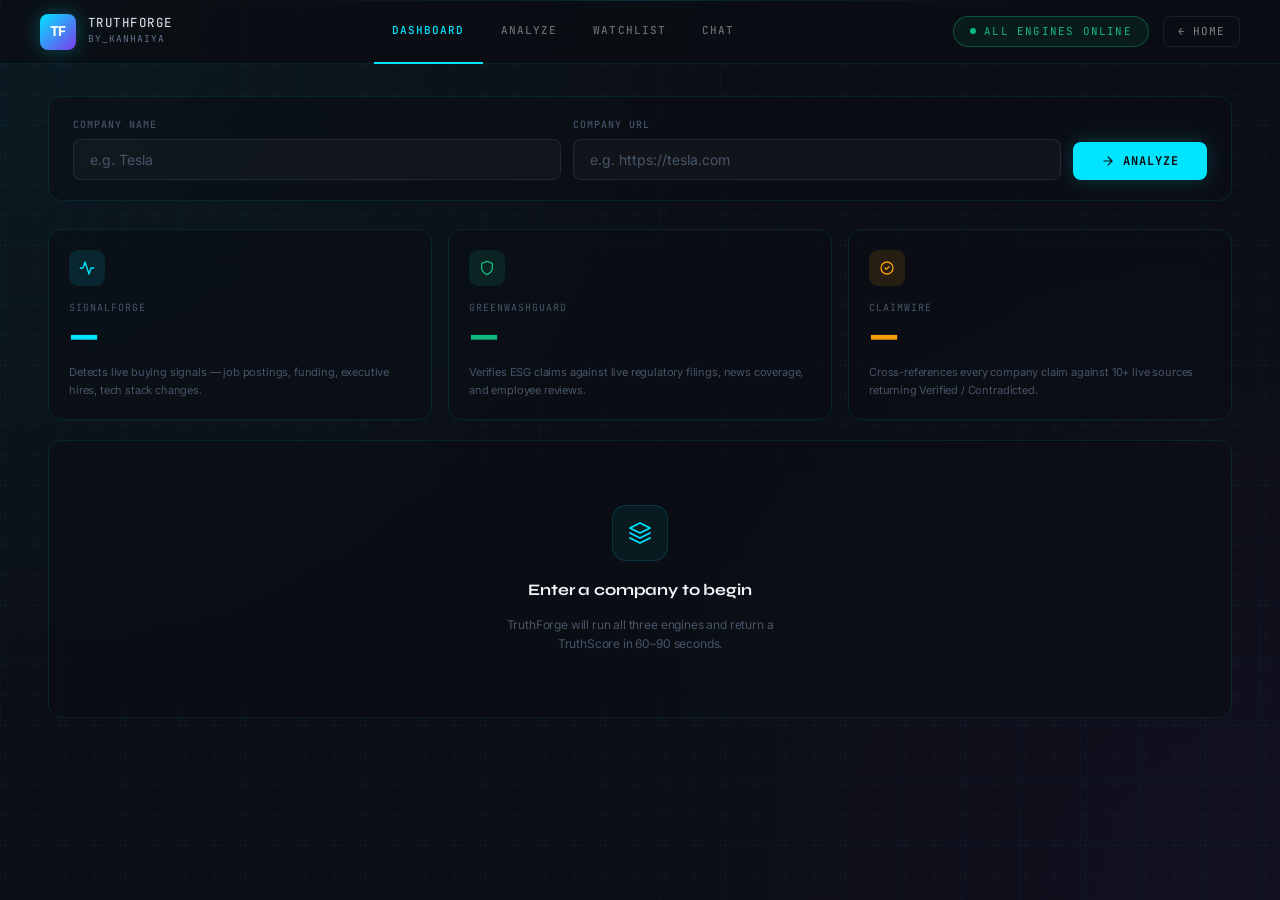
==== commit e6da5aa8: "modified index.html adding a chat box for knowing the detail of company" ====
--- a/frontend/index.html
+++ b/frontend/index.html
@@ -647,6 +647,191 @@
   .nav-actions .status-pill { display: none; }
   .app-main { padding: 16px; }
 }
+
+/* ═══════════════════════════════════════════════════════════
+   CHAT VIEW
+═══════════════════════════════════════════════════════════ */
+#view-chat.active { display: flex; flex-direction: column; }
+
+.chat-container {
+  display: flex;
+  flex-direction: column;
+  height: calc(100vh - 120px);
+  max-width: 900px;
+  margin: 0 auto;
+  width: 100%;
+  background: rgba(11,14,20,0.6);
+  backdrop-filter: blur(16px);
+  border: 1px solid rgba(0,229,255,0.10);
+  border-radius: 16px;
+  overflow: hidden;
+}
+
+.chat-header {
+  padding: 20px 24px;
+  border-bottom: 1px solid rgba(0,229,255,0.08);
+  display: flex;
+  align-items: center;
+  justify-content: space-between;
+  background: rgba(11,14,20,0.8);
+  flex-shrink: 0;
+}
+.chat-header-left  { display: flex; align-items: center; gap: 12px; }
+.chat-header-right { display: flex; align-items: center; gap: 10px; }
+
+.chat-ai-avatar {
+  width: 40px; height: 40px;
+  border-radius: 10px;
+  background: linear-gradient(135deg, rgba(0,229,255,0.2), rgba(124,58,237,0.2));
+  border: 1px solid rgba(0,229,255,0.3);
+  display: flex; align-items: center; justify-content: center;
+  color: var(--cyan);
+}
+
+.chat-title {
+  font-family: 'Syne', sans-serif;
+  font-size: 15px; font-weight: 700; color: #F1F5F9;
+}
+.chat-subtitle {
+  font-family: 'JetBrains Mono', monospace;
+  font-size: 10px; color: rgba(0,229,255,0.6);
+  text-transform: uppercase; letter-spacing: 0.08em; margin-top: 2px;
+}
+
+.chat-company-select {
+  background: rgba(255,255,255,0.04);
+  border: 1px solid rgba(0,229,255,0.15);
+  border-radius: 8px; padding: 7px 12px;
+  color: #F1F5F9; font-family: 'JetBrains Mono', monospace;
+  font-size: 11px; outline: none; cursor: pointer; transition: border-color 0.2s;
+}
+.chat-company-select:focus { border-color: rgba(0,229,255,0.4); }
+.chat-company-select option { background: #0B0E14; color: #F1F5F9; }
+
+.chat-clear-btn {
+  padding: 7px 14px;
+  background: transparent;
+  border: 1px solid rgba(255,255,255,0.08);
+  border-radius: 8px; color: rgba(255,255,255,0.4);
+  font-family: 'JetBrains Mono', monospace; font-size: 11px;
+  text-transform: uppercase; letter-spacing: 0.06em;
+  cursor: pointer; transition: all 0.2s;
+}
+.chat-clear-btn:hover { border-color: rgba(244,63,94,0.3); color: #F43F5E; }
+
+.chat-messages {
+  flex: 1; overflow-y: auto; padding: 24px;
+  display: flex; flex-direction: column; gap: 16px; scroll-behavior: smooth;
+}
+
+.chat-message {
+  display: flex; gap: 10px; align-items: flex-start;
+  animation: fade-up 0.3s ease forwards;
+}
+.chat-message.user { flex-direction: row-reverse; }
+
+.message-avatar {
+  width: 32px; height: 32px; border-radius: 8px;
+  display: flex; align-items: center; justify-content: center;
+  flex-shrink: 0; font-size: 13px; font-weight: 700;
+  font-family: 'Syne', sans-serif;
+}
+.ai-avatar {
+  background: linear-gradient(135deg, rgba(0,229,255,0.15), rgba(124,58,237,0.15));
+  border: 1px solid rgba(0,229,255,0.2); color: var(--cyan);
+}
+.user-avatar {
+  background: linear-gradient(135deg, rgba(59,130,246,0.2), rgba(16,185,129,0.2));
+  border: 1px solid rgba(59,130,246,0.2); color: #3B82F6;
+}
+
+.message-bubble {
+  max-width: 70%; padding: 12px 16px; border-radius: 12px;
+  font-size: 13px; line-height: 1.6; position: relative;
+}
+.ai-bubble {
+  background: rgba(255,255,255,0.04);
+  border: 1px solid rgba(0,229,255,0.08); color: #E2E8F0;
+  border-top-left-radius: 4px;
+}
+.user-bubble {
+  background: rgba(0,229,255,0.08);
+  border: 1px solid rgba(0,229,255,0.15); color: #F1F5F9;
+  border-top-right-radius: 4px;
+}
+
+.message-time {
+  font-size: 9px; font-family: 'JetBrains Mono', monospace;
+  color: rgba(255,255,255,0.2); text-transform: uppercase;
+  letter-spacing: 0.06em; margin-top: 6px;
+}
+
+.typing-indicator { display: flex; gap: 4px; align-items: center; padding: 14px 16px; }
+.typing-dot {
+  width: 6px; height: 6px; border-radius: 50%;
+  background: var(--cyan); opacity: 0.4;
+  animation: typing-bounce 1.2s infinite;
+}
+.typing-dot:nth-child(2) { animation-delay: 0.2s; }
+.typing-dot:nth-child(3) { animation-delay: 0.4s; }
+@keyframes typing-bounce {
+  0%,100% { opacity: 0.4; transform: translateY(0); }
+  50%      { opacity: 1;   transform: translateY(-4px); }
+}
+
+.chat-suggestions {
+  padding: 12px 24px; display: flex; gap: 8px; flex-wrap: wrap;
+  border-top: 1px solid rgba(255,255,255,0.04);
+  background: rgba(11,14,20,0.4); flex-shrink: 0;
+}
+.suggestion-chip {
+  padding: 6px 14px;
+  background: rgba(0,229,255,0.05);
+  border: 1px solid rgba(0,229,255,0.12); border-radius: 100px;
+  color: rgba(0,229,255,0.7); font-family: 'JetBrains Mono', monospace;
+  font-size: 11px; cursor: pointer; transition: all 0.2s; white-space: nowrap;
+}
+.suggestion-chip:hover {
+  background: rgba(0,229,255,0.1); border-color: rgba(0,229,255,0.3);
+  color: var(--cyan); transform: translateY(-1px);
+}
+
+.chat-input-area {
+  padding: 16px 24px;
+  border-top: 1px solid rgba(0,229,255,0.08);
+  background: rgba(11,14,20,0.8); flex-shrink: 0;
+}
+.chat-input-wrap {
+  display: flex; gap: 10px; align-items: flex-end;
+  background: rgba(255,255,255,0.03);
+  border: 1px solid rgba(0,229,255,0.12); border-radius: 12px;
+  padding: 12px 16px; transition: border-color 0.2s;
+}
+.chat-input-wrap:focus-within {
+  border-color: rgba(0,229,255,0.35);
+  box-shadow: 0 0 0 3px rgba(0,229,255,0.05);
+}
+.chat-input {
+  flex: 1; background: transparent; border: none; outline: none;
+  color: #F1F5F9; font-family: 'DM Sans', sans-serif;
+  font-size: 14px; line-height: 1.5; resize: none; max-height: 120px;
+}
+.chat-input::placeholder { color: rgba(255,255,255,0.2); }
+
+.chat-send-btn {
+  width: 36px; height: 36px; border-radius: 8px;
+  background: var(--cyan); border: none; color: #0B0E14;
+  cursor: pointer; display: flex; align-items: center; justify-content: center;
+  flex-shrink: 0; transition: all 0.2s; box-shadow: 0 0 12px rgba(0,229,255,0.2);
+}
+.chat-send-btn:hover { transform: translateY(-1px); box-shadow: 0 0 20px rgba(0,229,255,0.35); }
+.chat-send-btn:disabled { opacity: 0.4; cursor: not-allowed; transform: none; }
+
+.chat-input-hint {
+  font-size: 10px; font-family: 'JetBrains Mono', monospace;
+  color: rgba(255,255,255,0.15); text-transform: uppercase;
+  letter-spacing: 0.06em; margin-top: 8px; text-align: center;
+}
 </style>
 </head>
 <body class="dark-theme">
@@ -686,6 +871,7 @@
       <button class="nav-btn active" id="nav-dashboard" onclick="switchView('dashboard')">DASHBOARD</button>
       <button class="nav-btn" id="nav-analyze"   onclick="switchView('analyze')">ANALYZE</button>
       <button class="nav-btn" id="nav-watchlist" onclick="switchView('watchlist')">WATCHLIST</button>
+      <button class="nav-btn" id="nav-chat"      onclick="switchView('chat')">CHAT</button>
     </div>
 
     <div class="nav-actions">
@@ -961,6 +1147,75 @@
       </div>
     </div>
 
+    <!-- ════════ CHAT VIEW ════════ -->
+    <div class="view" id="view-chat">
+      <div class="chat-container">
+
+        <!-- Chat Header -->
+        <div class="chat-header">
+          <div class="chat-header-left">
+            <div class="chat-ai-avatar">
+              <svg width="18" height="18" fill="none" stroke="currentColor" viewBox="0 0 24 24">
+                <path d="M12 2L2 7l10 5 10-5-10-5z" stroke-width="2"/>
+                <path d="M2 17l10 5 10-5M2 12l10 5 10-5" stroke-width="2"/>
+              </svg>
+            </div>
+            <div>
+              <div class="chat-title">TruthForge AI</div>
+              <div class="chat-subtitle" id="chatContext">General Mode — No company selected</div>
+            </div>
+          </div>
+          <div class="chat-header-right">
+            <select class="chat-company-select" id="chatCompanySelect" onchange="updateChatContext()">
+              <option value="">General Chat</option>
+            </select>
+            <button class="chat-clear-btn" onclick="clearChat()">Clear</button>
+          </div>
+        </div>
+
+        <!-- Chat Messages -->
+        <div class="chat-messages" id="chatMessages">
+          <div class="chat-message ai">
+            <div class="message-avatar ai-avatar">⬡</div>
+            <div class="message-bubble ai-bubble">
+              <p>Hello! I'm TruthForge AI. I can help you understand company analysis results, explain TruthScores, and answer questions about verified claims.</p>
+              <p style="margin-top:8px">Select a company from the dropdown above to ask specific questions, or ask me anything about TruthForge.</p>
+              <div class="message-time">Just now</div>
+            </div>
+          </div>
+        </div>
+
+        <!-- Suggested Questions -->
+        <div class="chat-suggestions" id="chatSuggestions">
+          <button class="suggestion-chip" onclick="sendSuggestion(this)">What is a TruthScore?</button>
+          <button class="suggestion-chip" onclick="sendSuggestion(this)">How does ClaimWire work?</button>
+          <button class="suggestion-chip" onclick="sendSuggestion(this)">What does greenwash risk mean?</button>
+          <button class="suggestion-chip" onclick="sendSuggestion(this)">How are scores calculated?</button>
+        </div>
+
+        <!-- Chat Input -->
+        <div class="chat-input-area">
+          <div class="chat-input-wrap">
+            <textarea
+              class="chat-input"
+              id="chatInput"
+              placeholder="Ask about a company or TruthForge..."
+              rows="1"
+              onkeydown="handleChatKey(event)"
+              oninput="autoResize(this)">
+            </textarea>
+            <button class="chat-send-btn" id="chatSendBtn" onclick="sendChatMessage()">
+              <svg width="16" height="16" fill="none" stroke="currentColor" viewBox="0 0 24 24">
+                <path d="M22 2L11 13M22 2L15 22l-4-9-9-4 19-7z" stroke-width="2" stroke-linecap="round" stroke-linejoin="round"/>
+              </svg>
+            </button>
+          </div>
+          <div class="chat-input-hint">Press Enter to send · Shift+Enter for new line</div>
+        </div>
+
+      </div>
+    </div>
+
   </main>
 </div><!-- /app-wrapper -->
 
@@ -974,6 +1229,7 @@
   document.getElementById('view-' + name).classList.add('active');
   document.getElementById('nav-' + name).classList.add('active');
   if (name === 'watchlist') loadWatchlist();
+  if (name === 'chat') loadCompaniesForChat();
 }
 
 /* ── Loading overlay ── */
@@ -1093,6 +1349,18 @@
     const data = await res.json();
     hideLoading(interval);
     renderResults(data);
+
+    // Auto-populate chat company dropdown
+    const chatSelect = document.getElementById('chatCompanySelect');
+    if (data.company?.id) {
+      const exists = [...chatSelect.options].find(o => o.value === data.company.id);
+      if (!exists) {
+        const opt = document.createElement('option');
+        opt.value = data.company.id;
+        opt.textContent = data.company.name;
+        chatSelect.appendChild(opt);
+      }
+    }
   } catch (err) {
     hideLoading(interval);
     alert('Analysis failed: ' + err.message + '\n\nMake sure the backend server is running at localhost:8000');
@@ -1250,6 +1518,9 @@
           <div>
             <div class="watchlist-name">${item.company.name}</div>
             <div class="watchlist-url">${item.company.url}</div>
+            <div style="font-size:10px;color:var(--text3);font-family:'JetBrains Mono',monospace;margin-top:2px">
+              Last analyzed: ${item.scores?.updated_at ? new Date(item.scores.updated_at).toLocaleDateString() : 'Never'}
+            </div>
           </div>
           ${score != null
             ? `<span class="score-pill ${scoreClass}">${score}</span>`
@@ -1272,6 +1543,196 @@
 /* ── Enter key on inputs ── */
 document.getElementById('companyUrl').addEventListener('keydown', e => { if (e.key === 'Enter') runAnalysis(); });
 document.getElementById('companyName').addEventListener('keydown', e => { if (e.key === 'Enter') runAnalysis(); });
+
+/* ══════════════════════════════════════════════
+   CHAT
+══════════════════════════════════════════════ */
+let chatHistory          = [];
+let selectedCompanyId    = null;
+let selectedCompanyName  = null;
+let chatCompaniesLoaded  = false;
+
+async function loadCompaniesForChat() {
+  if (chatCompaniesLoaded) return;
+  try {
+    const res  = await fetch(`${API}/api/companies`);
+    const data = await res.json();
+    const select = document.getElementById('chatCompanySelect');
+    (data.companies || []).forEach(item => {
+      // avoid duplicates
+      if ([...select.options].find(o => o.value === item.company.id)) return;
+      const opt = document.createElement('option');
+      opt.value    = item.company.id;
+      opt.textContent = item.company.name;
+      select.appendChild(opt);
+    });
+    chatCompaniesLoaded = true;
+  } catch(e) {
+    console.log('Could not load companies for chat');
+  }
+}
+
+function updateChatContext() {
+  const select   = document.getElementById('chatCompanySelect');
+  const subtitle = document.getElementById('chatContext');
+  selectedCompanyId   = select.value || null;
+  selectedCompanyName = select.options[select.selectedIndex]?.text;
+
+  if (selectedCompanyId) {
+    subtitle.textContent = `Analyzing ${selectedCompanyName}`;
+    updateSuggestionsForCompany(selectedCompanyName);
+  } else {
+    subtitle.textContent = 'General Mode — No company selected';
+    resetSuggestions();
+  }
+  clearChat();
+}
+
+function updateSuggestionsForCompany(name) {
+  document.getElementById('chatSuggestions').innerHTML = `
+    <button class="suggestion-chip" onclick="sendSuggestion(this)">What is ${name}'s TruthScore?</button>
+    <button class="suggestion-chip" onclick="sendSuggestion(this)">Is ${name} trustworthy for investment?</button>
+    <button class="suggestion-chip" onclick="sendSuggestion(this)">What are ${name}'s ESG risks?</button>
+    <button class="suggestion-chip" onclick="sendSuggestion(this)">What claims were contradicted?</button>
+    <button class="suggestion-chip" onclick="sendSuggestion(this)">Should I use ${name} as a vendor?</button>
+  `;
+}
+
+function resetSuggestions() {
+  document.getElementById('chatSuggestions').innerHTML = `
+    <button class="suggestion-chip" onclick="sendSuggestion(this)">What is a TruthScore?</button>
+    <button class="suggestion-chip" onclick="sendSuggestion(this)">How does ClaimWire work?</button>
+    <button class="suggestion-chip" onclick="sendSuggestion(this)">What does greenwash risk mean?</button>
+    <button class="suggestion-chip" onclick="sendSuggestion(this)">How are scores calculated?</button>
+  `;
+}
+
+function sendSuggestion(btn) {
+  document.getElementById('chatInput').value = btn.textContent.trim();
+  sendChatMessage();
+}
+
+function handleChatKey(e) {
+  if (e.key === 'Enter' && !e.shiftKey) {
+    e.preventDefault();
+    sendChatMessage();
+  }
+}
+
+function autoResize(el) {
+  el.style.height = 'auto';
+  el.style.height = Math.min(el.scrollHeight, 120) + 'px';
+}
+
+function getTime() {
+  return new Date().toLocaleTimeString([], {hour: '2-digit', minute: '2-digit'});
+}
+
+function addMessage(content, role) {
+  const messages = document.getElementById('chatMessages');
+  const div = document.createElement('div');
+  div.className = `chat-message ${role}`;
+  const initial = role === 'ai' ? '⬡' : 'K';
+  div.innerHTML = `
+    <div class="message-avatar ${role}-avatar">${initial}</div>
+    <div class="message-bubble ${role}-bubble">
+      ${content}
+      <div class="message-time">${getTime()}</div>
+    </div>
+  `;
+  messages.appendChild(div);
+  messages.scrollTop = messages.scrollHeight;
+}
+
+function addTypingIndicator() {
+  const messages = document.getElementById('chatMessages');
+  const div = document.createElement('div');
+  div.className = 'chat-message ai';
+  div.id = 'typingIndicator';
+  div.innerHTML = `
+    <div class="message-avatar ai-avatar">⬡</div>
+    <div class="message-bubble ai-bubble typing-indicator">
+      <div class="typing-dot"></div>
+      <div class="typing-dot"></div>
+      <div class="typing-dot"></div>
+    </div>
+  `;
+  messages.appendChild(div);
+  messages.scrollTop = messages.scrollHeight;
+}
+
+function removeTypingIndicator() {
+  const el = document.getElementById('typingIndicator');
+  if (el) el.remove();
+}
+
+async function sendChatMessage() {
+  const input   = document.getElementById('chatInput');
+  const message = input.value.trim();
+  if (!message) return;
+
+  const btn = document.getElementById('chatSendBtn');
+  btn.disabled = true;
+  input.value  = '';
+  input.style.height = 'auto';
+
+  document.getElementById('chatSuggestions').style.display = 'none';
+  addMessage(message, 'user');
+  chatHistory.push({role: 'user', content: message});
+  addTypingIndicator();
+
+  try {
+    let res;
+    if (selectedCompanyId) {
+      res = await fetch(`${API}/api/chat/${selectedCompanyId}`, {
+        method: 'POST',
+        headers: {'Content-Type': 'application/json'},
+        body: JSON.stringify({message}),
+      });
+    } else {
+      res = await fetch(`${API}/api/chat/general`, {
+        method: 'POST',
+        headers: {'Content-Type': 'application/json'},
+        body: JSON.stringify({message, history: chatHistory.slice(-6)}),
+      });
+    }
+
+    const data  = await res.json();
+    removeTypingIndicator();
+    const reply = data.response || 'Sorry, I could not process that.';
+    addMessage(reply, 'ai');
+    chatHistory.push({role: 'assistant', content: reply});
+
+  } catch(err) {
+    removeTypingIndicator();
+    addMessage('Connection error. Make sure the backend is running at localhost:8000.', 'ai');
+  } finally {
+    btn.disabled = false;
+    input.focus();
+  }
+}
+
+function clearChat() {
+  const messages = document.getElementById('chatMessages');
+  chatHistory = [];
+  messages.innerHTML = `
+    <div class="chat-message ai">
+      <div class="message-avatar ai-avatar">⬡</div>
+      <div class="message-bubble ai-bubble">
+        <p>Chat cleared. ${selectedCompanyName
+          ? `Ask me anything about ${selectedCompanyName}.`
+          : 'How can I help you with TruthForge?'
+        }</p>
+        <div class="message-time">${getTime()}</div>
+      </div>
+    </div>
+  `;
+  document.getElementById('chatSuggestions').style.display = 'flex';
+}
+
+window.addEventListener('load', () => {
+  loadCompaniesForChat();
+});
 </script>
 </body>
 </html>
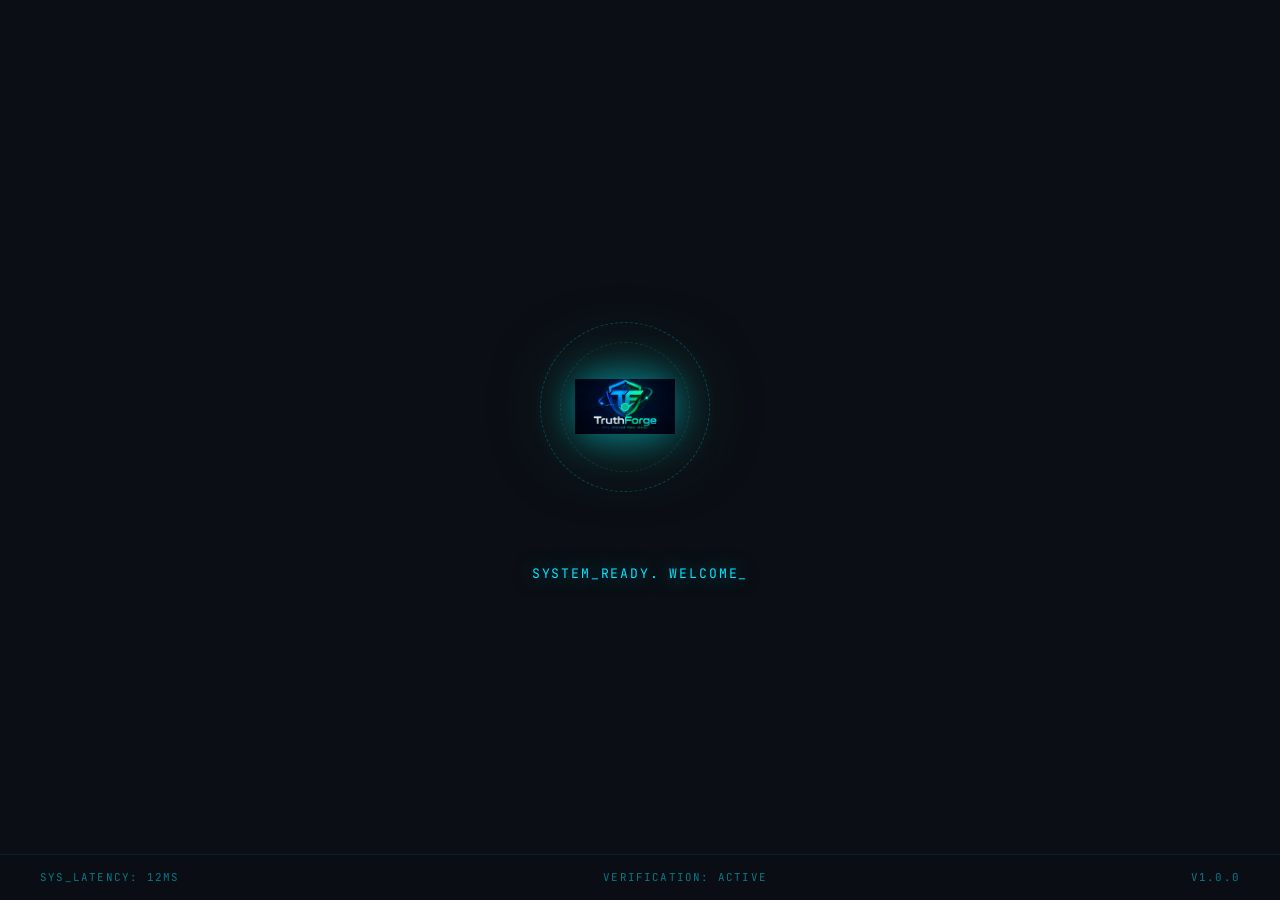
==== commit 3c49fe00: "modifying or renaming the index to dashboard and landing to index" ====
--- a/frontend/index.html
+++ b/frontend/index.html
@@ -1,1738 +1,860 @@
 <!DOCTYPE html>
 <html lang="en" class="dark-theme">
 <head>
-<meta charset="UTF-8">
-<meta name="viewport" content="width=device-width, initial-scale=1.0">
-<title>TruthForge — Enterprise Verification Intelligence</title>
-<link rel="preconnect" href="https://fonts.googleapis.com">
-<link rel="preconnect" href="https://fonts.gstatic.com" crossorigin>
-<link href="https://fonts.googleapis.com/css2?family=Syne:wght@400;600;700;800&family=JetBrains+Mono:wght@400;500;700&family=Inter:wght@300;400;500;600&family=DM+Mono:wght@400;500&family=DM+Sans:wght@300;400;500&display=swap" rel="stylesheet">
-<link rel="stylesheet" href="style.css">
-<link rel="stylesheet" href="landing.css">
-<style>
-/* ═══════════════════════════════════════════════════════════
-   CSS VARIABLES
-═══════════════════════════════════════════════════════════ */
-:root {
-  --cyan:         #00E5FF;
-  --purple:       #7C3AED;
-  --obsidian:     #0B0E14;
-  --emerald:      #10B981;
-  --crimson:      #EF4444;
-  --amber:        #F59E0B;
-  --blue:         #3B82F6;
-  --rose:         #F43F5E;
-  --glass-bg:     rgba(11,14,20,0.6);
-  --glass-border: rgba(0,229,255,0.10);
-  --text:         #F1F5F9;
-  --text2:        #94A3B8;
-  --text3:        #475569;
-  --border:       rgba(255,255,255,0.06);
-  --radius:       14px;
-  --radius-sm:    8px;
-}
-
-/* ═══════════════════════════════════════════════════════════
-   BODY + BACKGROUND
-═══════════════════════════════════════════════════════════ */
-*, *::before, *::after { box-sizing: border-box; margin: 0; padding: 0; }
-html { scroll-behavior: smooth; }
-
-body {
-  background-color: #0B0E14 !important;
-  color: #F1F5F9;
-  font-family: 'Inter', sans-serif;
-  background-image:
-    radial-gradient(circle at 0% 0%,    rgba(0,229,255,0.06) 0%, transparent 50%),
-    radial-gradient(circle at 100% 100%, rgba(124,58,237,0.06) 0%, transparent 50%) !important;
-  background-attachment: fixed;
-  min-height: 100vh;
-  overflow-x: hidden;
-}
-
-/* Noise texture */
-body::before {
-  content: '';
-  position: fixed;
-  inset: 0;
-  background-image: url("data:image/svg+xml,%3Csvg width='60' height='60' viewBox='0 0 60 60' xmlns='http://www.w3.org/2000/svg'%3E%3Cg fill='none' fill-rule='evenodd'%3E%3Cg fill='%23ffffff' fill-opacity='0.015'%3E%3Cpath d='M36 34v-4h-2v4h-4v2h4v4h2v-4h4v-2h-4zm0-30V0h-2v4h-4v2h4v4h2V6h4V4h-4zM6 34v-4H4v4H0v2h4v4h2v-4h4v-2H6zM6 4V0H4v4H0v2h4v4h2V6h4V4H6z'/%3E%3C/g%3E%3C/g%3E%3C/svg%3E");
-  pointer-events: none;
-  z-index: 0;
-}
-
-/* Animated grid overlay */
-.bg-grid {
-  position: fixed;
-  inset: 0;
-  background-image:
-    linear-gradient(rgba(0,229,255,0.03) 1px, transparent 1px),
-    linear-gradient(90deg, rgba(0,229,255,0.03) 1px, transparent 1px);
-  background-size: 60px 60px;
-  animation: grid-pan 20s linear infinite;
-  pointer-events: none;
-  z-index: 0;
-}
-
-/* App wrapper — sits above bg */
-.app-wrapper { position: relative; z-index: 1; }
-
-/* ═══════════════════════════════════════════════════════════
-   NAVBAR
-═══════════════════════════════════════════════════════════ */
-.app-navbar {
-  background: rgba(11,14,20,0.88);
-  backdrop-filter: blur(20px);
-  -webkit-backdrop-filter: blur(20px);
-  border-bottom: 1px solid rgba(0,229,255,0.08);
-  position: sticky;
-  top: 0;
-  z-index: 100;
-  height: 64px;
-  padding: 0 40px;
-  display: flex;
-  align-items: center;
-  justify-content: space-between;
-}
-
-.nav-brand { display: flex; align-items: center; gap: 12px; }
-.nav-tabs  { display: flex; align-items: center; }
-.nav-actions { display: flex; align-items: center; gap: 14px; }
-
-/* Tab buttons — override landing.css .nav-btn */
-.app-navbar .nav-btn {
-  all: unset;
-  font-family: 'JetBrains Mono', monospace;
-  font-size: 11px;
-  font-weight: 500;
-  text-transform: uppercase;
-  letter-spacing: 0.1em;
-  color: rgba(255,255,255,0.4);
-  padding: 0 18px;
-  height: 64px;
-  cursor: pointer;
-  border-bottom: 2px solid transparent;
-  transition: color 0.2s, border-color 0.2s;
-  display: flex;
-  align-items: center;
-  white-space: nowrap;
-  box-sizing: border-box;
-}
-.app-navbar .nav-btn:hover { color: rgba(255,255,255,0.8); }
-.app-navbar .nav-btn.active {
-  color: var(--cyan);
-  border-bottom-color: var(--cyan);
-}
-
-/* Home link */
-.home-link {
-  font-family: 'JetBrains Mono', monospace;
-  font-size: 11px;
-  letter-spacing: 0.08em;
-  color: rgba(255,255,255,0.5);
-  text-decoration: none;
-  padding: 6px 14px;
-  border-radius: 7px;
-  border: 1px solid rgba(255,255,255,0.08);
-  transition: color 0.2s, border-color 0.2s;
-}
-.home-link:hover { color: var(--cyan); border-color: rgba(0,229,255,0.3); }
-
-/* ═══════════════════════════════════════════════════════════
-   MAIN CONTENT
-═══════════════════════════════════════════════════════════ */
-.app-main {
-  padding: 32px 48px;
-  max-width: 1300px;
-  margin: 0 auto;
-}
-
-/* Views */
-.view { display: none; }
-.view.active { display: block; }
-
-/* ═══════════════════════════════════════════════════════════
-   CARDS
-═══════════════════════════════════════════════════════════ */
-.card {
-  background: rgba(11,14,20,0.6) !important;
-  backdrop-filter: blur(16px) !important;
-  -webkit-backdrop-filter: blur(16px) !important;
-  border: 1px solid rgba(0,229,255,0.10) !important;
-  border-radius: 14px !important;
-  overflow: hidden;
-  transition: all 0.2s !important;
-}
-.card:hover {
-  border-color: rgba(0,229,255,0.25) !important;
-  transform: translateY(-1px) !important;
-  box-shadow: 0 8px 32px rgba(0,0,0,0.3), 0 0 0 1px rgba(0,229,255,0.08) !important;
-}
-.card-header {
-  padding: 14px 20px;
-  border-bottom: 1px solid rgba(255,255,255,0.05);
-  display: flex;
-  align-items: center;
-  justify-content: space-between;
-}
-.card-title {
-  font-family: 'JetBrains Mono', monospace;
-  font-size: 10px;
-  text-transform: uppercase;
-  letter-spacing: 0.12em;
-  color: var(--text3);
-  font-weight: 500;
-}
-.card-body { padding: 20px; }
-
-/* Search card */
-.search-section { margin-bottom: 28px; }
-.search-card {
-  background: rgba(11,14,20,0.6) !important;
-  border: 1px solid rgba(0,229,255,0.10) !important;
-  border-radius: 14px !important;
-  backdrop-filter: blur(16px) !important;
-  padding: 20px 24px;
-  display: flex;
-  gap: 12px;
-  align-items: flex-end;
-}
-
-/* ═══════════════════════════════════════════════════════════
-   INPUTS
-═══════════════════════════════════════════════════════════ */
-.input-group { display: flex; flex-direction: column; gap: 6px; flex: 1; }
-
-.input-label {
-  font-family: 'JetBrains Mono', monospace;
-  font-size: 10px;
-  text-transform: uppercase;
-  letter-spacing: 0.1em;
-  color: var(--text3);
-  font-weight: 500;
-}
-
-.input-field {
-  background: rgba(255,255,255,0.03);
-  border: 1px solid rgba(255,255,255,0.08);
-  border-radius: 8px;
-  padding: 11px 16px;
-  color: #F1F5F9;
-  font-family: 'Inter', sans-serif;
-  font-size: 14px;
-  outline: none;
-  transition: border-color 0.2s, box-shadow 0.2s;
-  width: 100%;
-}
-.input-field::placeholder { color: var(--text3); }
-.input-field:focus {
-  border-color: rgba(0,229,255,0.4);
-  box-shadow: 0 0 0 3px rgba(0,229,255,0.06);
-}
-
-/* ═══════════════════════════════════════════════════════════
-   ANALYZE BUTTON
-═══════════════════════════════════════════════════════════ */
-.btn-analyze {
-  background: var(--cyan) !important;
-  color: #0B0E14 !important;
-  font-family: 'JetBrains Mono', monospace !important;
-  font-weight: 700 !important;
-  font-size: 12px !important;
-  text-transform: uppercase !important;
-  letter-spacing: 0.08em !important;
-  padding: 11px 28px !important;
-  border-radius: 8px !important;
-  border: none !important;
-  box-shadow: 0 0 20px rgba(0,229,255,0.2) !important;
-  cursor: pointer;
-  transition: transform 0.2s, box-shadow 0.2s !important;
-  display: flex;
-  align-items: center;
-  gap: 8px;
-  white-space: nowrap;
-  height: auto !important;
-}
-.btn-analyze:hover {
-  transform: translateY(-1px) !important;
-  box-shadow: 0 0 28px rgba(0,229,255,0.35) !important;
-}
-.btn-analyze:active  { transform: translateY(0) !important; }
-.btn-analyze:disabled { opacity: 0.5 !important; cursor: not-allowed !important; transform: none !important; }
-
-/* ═══════════════════════════════════════════════════════════
-   LOADING OVERLAY
-═══════════════════════════════════════════════════════════ */
-.loading-overlay {
-  display: none;
-  position: fixed;
-  inset: 0;
-  background: rgba(11,14,20,0.92);
-  backdrop-filter: blur(12px);
-  -webkit-backdrop-filter: blur(12px);
-  z-index: 200;
-  flex-direction: column;
-  align-items: center;
-  justify-content: center;
-  gap: 20px;
-}
-.loading-overlay.active { display: flex; }
-
-.loader-ring {
-  width: 56px;
-  height: 56px;
-  border: 3px solid rgba(0,229,255,0.15);
-  border-top-color: var(--cyan);
-  border-radius: 50%;
-  animation: spin 0.8s linear infinite;
-}
-
-.loading-title {
-  font-family: 'JetBrains Mono', monospace;
-  font-size: 13px;
-  font-weight: 600;
-  letter-spacing: 0.1em;
-  text-transform: uppercase;
-  color: var(--text);
-}
-
-.loading-steps { display: flex; flex-direction: column; gap: 8px; }
-
-.loading-step {
-  display: flex;
-  align-items: center;
-  gap: 10px;
-  font-size: 11px;
-  font-family: 'JetBrains Mono', monospace;
-  text-transform: uppercase;
-  letter-spacing: 0.08em;
-  color: var(--text3);
-  transition: color 0.3s;
-}
-.loading-step.active { color: var(--cyan); }
-.loading-step.done   { color: var(--emerald); }
-
-.step-dot {
-  width: 6px; height: 6px;
-  border-radius: 50%;
-  background: currentColor;
-  flex-shrink: 0;
-}
-.loading-step.active .step-dot { animation: pulse-step 1s infinite; }
-
-/* ═══════════════════════════════════════════════════════════
-   TRUTHSCORE CARD
-═══════════════════════════════════════════════════════════ */
-.truthscore-card {
-  background: rgba(11,14,20,0.6) !important;
-  border: 1px solid rgba(0,229,255,0.15) !important;
-  border-radius: 14px !important;
-  backdrop-filter: blur(16px) !important;
-  padding: 28px;
-  display: flex;
-  gap: 32px;
-  align-items: center;
-  margin-bottom: 20px;
-  position: relative;
-  overflow: hidden;
-}
-.truthscore-card::before {
-  content: '';
-  position: absolute;
-  top: -50%; left: -20%;
-  width: 60%; height: 200%;
-  background: radial-gradient(ellipse, rgba(0,229,255,0.06) 0%, transparent 70%);
-  pointer-events: none;
-}
-
-/* Score ring */
-.score-ring-wrap { position: relative; width: 140px; height: 140px; flex-shrink: 0; }
-.score-ring-wrap svg { transform: rotate(-90deg); }
-.ring-bg   { fill: none; stroke: rgba(255,255,255,0.05); stroke-width: 8; }
-.ring-fill { fill: none; stroke-width: 8; stroke-linecap: round; transition: stroke-dashoffset 1.2s cubic-bezier(0.34,1.56,0.64,1); }
-
-.ring-score-text {
-  position: absolute; inset: 0;
-  display: flex; flex-direction: column;
-  align-items: center; justify-content: center;
-}
-
-.score-number {
-  font-family: 'Syne', sans-serif;
-  font-size: 36px; font-weight: 800;
-  letter-spacing: -2px; line-height: 1;
-}
-.score-label {
-  font-family: 'JetBrains Mono', monospace;
-  font-size: 9px; text-transform: uppercase;
-  letter-spacing: 0.1em; color: var(--text3); margin-top: 2px;
-}
-
-.truthscore-info { flex: 1; }
-
-.verdict-badge {
-  display: inline-flex; align-items: center; gap: 6px;
-  padding: 4px 12px; border-radius: 100px;
-  font-family: 'JetBrains Mono', monospace;
-  font-size: 10px; font-weight: 500;
-  text-transform: uppercase; letter-spacing: 0.08em;
-  margin-bottom: 12px;
-}
-.verdict-badge.trustworthy { background: rgba(16,185,129,0.1);  color: var(--emerald); border: 1px solid rgba(16,185,129,0.2); }
-.verdict-badge.caution     { background: rgba(245,158,11,0.1);  color: var(--amber);   border: 1px solid rgba(245,158,11,0.2); }
-.verdict-badge.high-risk   { background: rgba(239,68,68,0.1);   color: var(--crimson); border: 1px solid rgba(239,68,68,0.2);  }
-
-.company-name-display {
-  font-family: 'Syne', sans-serif;
-  font-size: 26px; font-weight: 800;
-  letter-spacing: -0.5px; margin-bottom: 8px; color: var(--text);
-}
-.summary-text {
-  font-size: 13px; color: var(--text2);
-  line-height: 1.6; max-width: 560px; margin-bottom: 16px;
-  font-family: 'Inter', sans-serif;
-}
-
-.use-cases { display: flex; gap: 8px; flex-wrap: wrap; }
-.use-case-tag {
-  padding: 4px 12px; border-radius: 6px;
-  font-family: 'JetBrains Mono', monospace;
-  font-size: 10px; font-weight: 500;
-  text-transform: uppercase; letter-spacing: 0.06em;
-  border: 1px solid rgba(0,229,255,0.1);
-  color: var(--text3); background: rgba(255,255,255,0.03);
-}
-.use-case-tag.active-sales  { background: rgba(0,229,255,0.08);   color: var(--cyan);    border-color: rgba(0,229,255,0.2);   }
-.use-case-tag.active-invest { background: rgba(16,185,129,0.08);  color: var(--emerald); border-color: rgba(16,185,129,0.2);  }
-.use-case-tag.active-vendor { background: rgba(245,158,11,0.08);  color: var(--amber);   border-color: rgba(245,158,11,0.2);  }
-
-/* Stat chips */
-.stat-row { display: flex; gap: 12px; flex-wrap: wrap; margin-bottom: 20px; }
-.stat-chip {
-  background: rgba(255,255,255,0.03);
-  border: 1px solid rgba(0,229,255,0.08);
-  border-radius: 8px; padding: 10px 16px;
-  display: flex; flex-direction: column; gap: 2px; min-width: 100px;
-}
-.stat-chip-label {
-  font-family: 'JetBrains Mono', monospace;
-  font-size: 10px; text-transform: uppercase;
-  letter-spacing: 0.08em; color: var(--text3);
-}
-.stat-chip-value {
-  font-family: 'Syne', sans-serif;
-  font-size: 20px; font-weight: 700; letter-spacing: -0.5px;
-}
-
-/* ═══════════════════════════════════════════════════════════
-   ENGINE CARDS
-═══════════════════════════════════════════════════════════ */
-.engine-card { padding: 20px; }
-
-.engine-icon {
-  width: 36px; height: 36px; border-radius: 9px;
-  display: flex; align-items: center; justify-content: center;
-  margin-bottom: 14px;
-}
-.engine-icon.signal { background: rgba(0,229,255,0.10);   color: var(--cyan);    }
-.engine-icon.esg    { background: rgba(16,185,129,0.12);  color: var(--emerald); }
-.engine-icon.claim  { background: rgba(245,158,11,0.12);  color: var(--amber);   }
-
-.engine-name {
-  font-family: 'JetBrains Mono', monospace;
-  font-size: 10px; text-transform: uppercase;
-  letter-spacing: 0.1em; color: var(--text3); margin-bottom: 4px;
-}
-.engine-score {
-  font-family: 'Syne', sans-serif;
-  font-size: 32px; font-weight: 800;
-  letter-spacing: -1px; line-height: 1; margin-bottom: 12px;
-}
-.engine-detail {
-  font-family: 'Inter', sans-serif;
-  font-size: 11px; color: var(--text3); line-height: 1.6;
-}
-
-/* Score bars */
-.score-bar-wrap { margin-bottom: 12px; }
-.score-bar-track {
-  height: 4px; background: rgba(255,255,255,0.06);
-  border-radius: 2px; overflow: hidden;
-}
-.score-bar-fill {
-  height: 100%; border-radius: 2px;
-  transition: width 1s cubic-bezier(0.34,1.56,0.64,1);
-  width: 0%;
-}
-.score-bar-fill.signal { background: linear-gradient(90deg, #00B4D8, var(--cyan)); box-shadow: 0 0 8px rgba(0,229,255,0.3); }
-.score-bar-fill.esg    { background: linear-gradient(90deg, #059669, #10B981); }
-.score-bar-fill.claim  { background: linear-gradient(90deg, #D97706, #F59E0B); }
-
-/* Breakdown rows */
-.breakdown-row {
-  display: flex; align-items: center;
-  justify-content: space-between;
-  padding: 6px 0;
-  border-bottom: 1px solid var(--border);
-  font-size: 11px;
-}
-.breakdown-row:last-child { border-bottom: none; }
-.breakdown-label {
-  font-family: 'JetBrains Mono', monospace;
-  font-size: 10px; text-transform: uppercase;
-  letter-spacing: 0.06em; color: var(--text3);
-}
-.breakdown-val { font-weight: 600; font-size: 12px; color: var(--text); }
-
-/* ═══════════════════════════════════════════════════════════
-   GRIDS
-═══════════════════════════════════════════════════════════ */
-.grid-3 { display: grid; grid-template-columns: repeat(3,1fr); gap: 16px; margin-bottom: 20px; }
-.grid-2 { display: grid; grid-template-columns: 1fr 1fr;       gap: 16px; margin-bottom: 20px; }
-
-/* ═══════════════════════════════════════════════════════════
-   CLAIMS TABLE
-═══════════════════════════════════════════════════════════ */
-.claims-table { width: 100%; border-collapse: collapse; }
-.claims-table thead tr { border-bottom: 1px solid var(--border); }
-.claims-table th {
-  padding: 10px 16px; text-align: left;
-  font-family: 'JetBrains Mono', monospace;
-  font-size: 10px; text-transform: uppercase;
-  letter-spacing: 0.1em; color: var(--text3); font-weight: 500;
-}
-.claims-table tbody tr { border-bottom: 1px solid var(--border); transition: background 0.15s; }
-.claims-table tbody tr:last-child { border-bottom: none; }
-.claims-table tbody tr:hover { background: rgba(0,229,255,0.02); }
-.claims-table td { padding: 12px 16px; font-size: 12px; color: var(--text2); vertical-align: top; }
-.claim-text { color: var(--text); font-size: 13px; line-height: 1.4; font-family: 'Inter', sans-serif; }
-.confidence-chip { font-family: 'JetBrains Mono', monospace; font-size: 11px; color: var(--text3); }
-
-/* Status badges */
-.status-badge {
-  display: inline-flex; align-items: center; gap: 4px;
-  padding: 3px 8px; border-radius: 5px;
-  font-family: 'JetBrains Mono', monospace;
-  font-size: 10px; font-weight: 500;
-  text-transform: uppercase; letter-spacing: 0.06em;
-  white-space: nowrap; border: 1px solid transparent;
-}
-.status-badge.verified     { background: rgba(16,185,129,0.1);  color: #10B981; border-color: rgba(16,185,129,0.2);  }
-.status-badge.partial      { background: rgba(245,158,11,0.1);  color: #F59E0B; border-color: rgba(245,158,11,0.2);  }
-.status-badge.contradicted { background: rgba(239,68,68,0.1);   color: #EF4444; border-color: rgba(239,68,68,0.2);   }
-.status-badge.unverifiable { background: rgba(100,116,139,0.1); color: #64748B; border-color: rgba(100,116,139,0.2); }
-
-/* ═══════════════════════════════════════════════════════════
-   EVIDENCE
-═══════════════════════════════════════════════════════════ */
-.evidence-item {
-  display: flex; align-items: flex-start; gap: 10px;
-  padding: 10px 12px;
-  background: rgba(255,255,255,0.02);
-  border: 1px solid var(--border);
-  border-radius: 8px; margin-bottom: 8px;
-  transition: border-color 0.15s;
-}
-.evidence-item:hover { border-color: rgba(0,229,255,0.15); }
-.evidence-item:last-child { margin-bottom: 0; }
-
-.evidence-category {
-  font-family: 'JetBrains Mono', monospace;
-  font-size: 9px; text-transform: uppercase;
-  letter-spacing: 0.08em; padding: 2px 6px;
-  border-radius: 4px;
-  background: rgba(0,229,255,0.08);
-  color: var(--cyan);
-  border: 1px solid rgba(0,229,255,0.15);
-  white-space: nowrap; flex-shrink: 0; margin-top: 1px;
-}
-.evidence-text { flex: 1; min-width: 0; }
-.evidence-title {
-  font-size: 12px; color: var(--text); line-height: 1.4; margin-bottom: 2px;
-  overflow: hidden; display: -webkit-box;
-  -webkit-line-clamp: 2; -webkit-box-orient: vertical;
-  font-family: 'Inter', sans-serif;
-}
-.evidence-link {
-  font-size: 10px; color: var(--text3);
-  font-family: 'JetBrains Mono', monospace;
-  text-decoration: none; overflow: hidden;
-  text-overflow: ellipsis; white-space: nowrap; display: block;
-  transition: color 0.15s;
-}
-.evidence-link:hover { color: var(--cyan); }
-
-/* ═══════════════════════════════════════════════════════════
-   WATCHLIST
-═══════════════════════════════════════════════════════════ */
-.watchlist-item {
-  display: flex; align-items: center;
-  justify-content: space-between;
-  padding: 12px 16px;
-  border-bottom: 1px solid var(--border);
-  cursor: pointer; transition: background 0.15s;
-}
-.watchlist-item:last-child { border-bottom: none; }
-.watchlist-item:hover { background: rgba(0,229,255,0.03); }
-.watchlist-name { font-size: 13px; font-weight: 500; color: var(--text); font-family: 'Inter', sans-serif; }
-.watchlist-url  { font-size: 11px; color: var(--text3); font-family: 'JetBrains Mono', monospace; }
-
-.score-pill {
-  font-family: 'Syne', sans-serif;
-  font-size: 16px; font-weight: 800;
-  letter-spacing: -0.5px; padding: 4px 12px; border-radius: 8px;
-}
-.score-pill.high { background: rgba(16,185,129,0.1); color: var(--emerald); }
-.score-pill.mid  { background: rgba(245,158,11,0.1); color: var(--amber);   }
-.score-pill.low  { background: rgba(239,68,68,0.1);  color: var(--crimson); }
-
-/* ═══════════════════════════════════════════════════════════
-   EMPTY STATE
-═══════════════════════════════════════════════════════════ */
-.empty-state {
-  display: flex; flex-direction: column;
-  align-items: center; justify-content: center;
-  padding: 64px 32px; text-align: center; gap: 12px;
-}
-.empty-icon {
-  width: 56px; height: 56px; border-radius: 14px;
-  background: rgba(0,229,255,0.06);
-  border: 1px solid rgba(0,229,255,0.15);
-  display: flex; align-items: center; justify-content: center;
-  color: var(--cyan); margin-bottom: 4px;
-}
-.empty-title {
-  font-family: 'Syne', sans-serif;
-  font-size: 16px; font-weight: 700; color: var(--text);
-}
-.empty-desc {
-  font-family: 'Inter', sans-serif;
-  font-size: 12px; color: var(--text3);
-  max-width: 280px; line-height: 1.6;
-}
-
-/* ═══════════════════════════════════════════════════════════
-   KEYFRAMES
-═══════════════════════════════════════════════════════════ */
-@keyframes spin { to { transform: rotate(360deg); } }
-
-@keyframes pulse-step {
-  0%,100% { opacity: 1; box-shadow: 0 0 0 0 rgba(0,229,255,0.4); }
-  50%      { opacity: 0.8; box-shadow: 0 0 0 4px rgba(0,229,255,0); }
-}
-
-@keyframes fade-up {
-  from { opacity: 0; transform: translateY(12px); }
-  to   { opacity: 1; transform: translateY(0); }
-}
-
-.animate-in { animation: fade-up 0.4s ease forwards; opacity: 0; }
-.animate-in:nth-child(1) { animation-delay: 0.05s; }
-.animate-in:nth-child(2) { animation-delay: 0.10s; }
-.animate-in:nth-child(3) { animation-delay: 0.15s; }
-.animate-in:nth-child(4) { animation-delay: 0.20s; }
-
-/* ═══════════════════════════════════════════════════════════
-   RESPONSIVE
-═══════════════════════════════════════════════════════════ */
-@media (max-width: 900px) {
-  .grid-3 { grid-template-columns: 1fr; }
-  .grid-2 { grid-template-columns: 1fr; }
-  .truthscore-card { flex-direction: column; }
-  .search-card { flex-wrap: wrap; }
-  .app-main { padding: 24px; }
-  .app-navbar { padding: 0 20px; }
-  .app-navbar .nav-btn { padding: 0 12px; font-size: 10px; }
-}
-@media (max-width: 640px) {
-  .nav-actions .status-pill { display: none; }
-  .app-main { padding: 16px; }
-}
-
-/* ═══════════════════════════════════════════════════════════
-   CHAT VIEW
-═══════════════════════════════════════════════════════════ */
-#view-chat.active { display: flex; flex-direction: column; }
-
-.chat-container {
-  display: flex;
-  flex-direction: column;
-  height: calc(100vh - 120px);
-  max-width: 900px;
-  margin: 0 auto;
-  width: 100%;
-  background: rgba(11,14,20,0.6);
-  backdrop-filter: blur(16px);
-  border: 1px solid rgba(0,229,255,0.10);
-  border-radius: 16px;
-  overflow: hidden;
-}
-
-.chat-header {
-  padding: 20px 24px;
-  border-bottom: 1px solid rgba(0,229,255,0.08);
-  display: flex;
-  align-items: center;
-  justify-content: space-between;
-  background: rgba(11,14,20,0.8);
-  flex-shrink: 0;
-}
-.chat-header-left  { display: flex; align-items: center; gap: 12px; }
-.chat-header-right { display: flex; align-items: center; gap: 10px; }
-
-.chat-ai-avatar {
-  width: 40px; height: 40px;
-  border-radius: 10px;
-  background: linear-gradient(135deg, rgba(0,229,255,0.2), rgba(124,58,237,0.2));
-  border: 1px solid rgba(0,229,255,0.3);
-  display: flex; align-items: center; justify-content: center;
-  color: var(--cyan);
-}
-
-.chat-title {
-  font-family: 'Syne', sans-serif;
-  font-size: 15px; font-weight: 700; color: #F1F5F9;
-}
-.chat-subtitle {
-  font-family: 'JetBrains Mono', monospace;
-  font-size: 10px; color: rgba(0,229,255,0.6);
-  text-transform: uppercase; letter-spacing: 0.08em; margin-top: 2px;
-}
-
-.chat-company-select {
-  background: rgba(255,255,255,0.04);
-  border: 1px solid rgba(0,229,255,0.15);
-  border-radius: 8px; padding: 7px 12px;
-  color: #F1F5F9; font-family: 'JetBrains Mono', monospace;
-  font-size: 11px; outline: none; cursor: pointer; transition: border-color 0.2s;
-}
-.chat-company-select:focus { border-color: rgba(0,229,255,0.4); }
-.chat-company-select option { background: #0B0E14; color: #F1F5F9; }
-
-.chat-clear-btn {
-  padding: 7px 14px;
-  background: transparent;
-  border: 1px solid rgba(255,255,255,0.08);
-  border-radius: 8px; color: rgba(255,255,255,0.4);
-  font-family: 'JetBrains Mono', monospace; font-size: 11px;
-  text-transform: uppercase; letter-spacing: 0.06em;
-  cursor: pointer; transition: all 0.2s;
-}
-.chat-clear-btn:hover { border-color: rgba(244,63,94,0.3); color: #F43F5E; }
-
-.chat-messages {
-  flex: 1; overflow-y: auto; padding: 24px;
-  display: flex; flex-direction: column; gap: 16px; scroll-behavior: smooth;
-}
-
-.chat-message {
-  display: flex; gap: 10px; align-items: flex-start;
-  animation: fade-up 0.3s ease forwards;
-}
-.chat-message.user { flex-direction: row-reverse; }
-
-.message-avatar {
-  width: 32px; height: 32px; border-radius: 8px;
-  display: flex; align-items: center; justify-content: center;
-  flex-shrink: 0; font-size: 13px; font-weight: 700;
-  font-family: 'Syne', sans-serif;
-}
-.ai-avatar {
-  background: linear-gradient(135deg, rgba(0,229,255,0.15), rgba(124,58,237,0.15));
-  border: 1px solid rgba(0,229,255,0.2); color: var(--cyan);
-}
-.user-avatar {
-  background: linear-gradient(135deg, rgba(59,130,246,0.2), rgba(16,185,129,0.2));
-  border: 1px solid rgba(59,130,246,0.2); color: #3B82F6;
-}
-
-.message-bubble {
-  max-width: 70%; padding: 12px 16px; border-radius: 12px;
-  font-size: 13px; line-height: 1.6; position: relative;
-}
-.ai-bubble {
-  background: rgba(255,255,255,0.04);
-  border: 1px solid rgba(0,229,255,0.08); color: #E2E8F0;
-  border-top-left-radius: 4px;
-}
-.user-bubble {
-  background: rgba(0,229,255,0.08);
-  border: 1px solid rgba(0,229,255,0.15); color: #F1F5F9;
-  border-top-right-radius: 4px;
-}
-
-.message-time {
-  font-size: 9px; font-family: 'JetBrains Mono', monospace;
-  color: rgba(255,255,255,0.2); text-transform: uppercase;
-  letter-spacing: 0.06em; margin-top: 6px;
-}
-
-.typing-indicator { display: flex; gap: 4px; align-items: center; padding: 14px 16px; }
-.typing-dot {
-  width: 6px; height: 6px; border-radius: 50%;
-  background: var(--cyan); opacity: 0.4;
-  animation: typing-bounce 1.2s infinite;
-}
-.typing-dot:nth-child(2) { animation-delay: 0.2s; }
-.typing-dot:nth-child(3) { animation-delay: 0.4s; }
-@keyframes typing-bounce {
-  0%,100% { opacity: 0.4; transform: translateY(0); }
-  50%      { opacity: 1;   transform: translateY(-4px); }
-}
-
-.chat-suggestions {
-  padding: 12px 24px; display: flex; gap: 8px; flex-wrap: wrap;
-  border-top: 1px solid rgba(255,255,255,0.04);
-  background: rgba(11,14,20,0.4); flex-shrink: 0;
-}
-.suggestion-chip {
-  padding: 6px 14px;
-  background: rgba(0,229,255,0.05);
-  border: 1px solid rgba(0,229,255,0.12); border-radius: 100px;
-  color: rgba(0,229,255,0.7); font-family: 'JetBrains Mono', monospace;
-  font-size: 11px; cursor: pointer; transition: all 0.2s; white-space: nowrap;
-}
-.suggestion-chip:hover {
-  background: rgba(0,229,255,0.1); border-color: rgba(0,229,255,0.3);
-  color: var(--cyan); transform: translateY(-1px);
-}
-
-.chat-input-area {
-  padding: 16px 24px;
-  border-top: 1px solid rgba(0,229,255,0.08);
-  background: rgba(11,14,20,0.8); flex-shrink: 0;
-}
-.chat-input-wrap {
-  display: flex; gap: 10px; align-items: flex-end;
-  background: rgba(255,255,255,0.03);
-  border: 1px solid rgba(0,229,255,0.12); border-radius: 12px;
-  padding: 12px 16px; transition: border-color 0.2s;
-}
-.chat-input-wrap:focus-within {
-  border-color: rgba(0,229,255,0.35);
-  box-shadow: 0 0 0 3px rgba(0,229,255,0.05);
-}
-.chat-input {
-  flex: 1; background: transparent; border: none; outline: none;
-  color: #F1F5F9; font-family: 'DM Sans', sans-serif;
-  font-size: 14px; line-height: 1.5; resize: none; max-height: 120px;
-}
-.chat-input::placeholder { color: rgba(255,255,255,0.2); }
-
-.chat-send-btn {
-  width: 36px; height: 36px; border-radius: 8px;
-  background: var(--cyan); border: none; color: #0B0E14;
-  cursor: pointer; display: flex; align-items: center; justify-content: center;
-  flex-shrink: 0; transition: all 0.2s; box-shadow: 0 0 12px rgba(0,229,255,0.2);
-}
-.chat-send-btn:hover { transform: translateY(-1px); box-shadow: 0 0 20px rgba(0,229,255,0.35); }
-.chat-send-btn:disabled { opacity: 0.4; cursor: not-allowed; transform: none; }
-
-.chat-input-hint {
-  font-size: 10px; font-family: 'JetBrains Mono', monospace;
-  color: rgba(255,255,255,0.15); text-transform: uppercase;
-  letter-spacing: 0.06em; margin-top: 8px; text-align: center;
-}
-</style>
+  <meta charset="UTF-8">
+  <meta name="viewport" content="width=device-width, initial-scale=1.0">
+  <title>TruthForge — AI-Powered Enterprise Verification</title>
+  <!-- style.css first — provides variables, .glass, fonts, scrollbar -->
+  <link rel="stylesheet" href="style.css">
+  <!-- landing.css extends style.css for TruthForge layout -->
+  <link rel="stylesheet" href="landing.css">
+  <style>
+    /* ── Logo Loading Animation ────────────────────────────── */
+    .logo-loading-wrap {
+      position: relative;
+      width: 180px;
+      height: 180px;
+      display: flex;
+      align-items: center;
+      justify-content: center;
+      margin-bottom: 40px;
+    }
+
+    .logo-loading-img {
+      width: 100px;
+      height: 100px;
+      object-fit: contain;
+      position: relative;
+      z-index: 3;
+      animation: logo-pulse 2s ease-in-out infinite;
+      filter: drop-shadow(0 0 20px rgba(0,229,255,0.5))
+              drop-shadow(0 0 40px rgba(16,185,129,0.3));
+    }
+
+    @keyframes logo-pulse {
+      0%, 100% {
+        transform: scale(1);
+        filter: drop-shadow(0 0 20px rgba(0,229,255,0.5))
+                drop-shadow(0 0 40px rgba(16,185,129,0.3));
+      }
+      50% {
+        transform: scale(1.05);
+        filter: drop-shadow(0 0 30px rgba(0,229,255,0.8))
+                drop-shadow(0 0 60px rgba(16,185,129,0.5));
+      }
+    }
+
+    .logo-loading-glow {
+      position: absolute;
+      width: 120px;
+      height: 120px;
+      border-radius: 50%;
+      background: radial-gradient(circle, rgba(0,229,255,0.1) 0%, transparent 70%);
+      z-index: 2;
+      animation: logo-pulse 2s ease-in-out infinite;
+    }
+
+    .logo-orbit-ring {
+      position: absolute;
+      border-radius: 50%;
+      border-style: dashed;
+      z-index: 1;
+    }
+
+    .logo-orbit-ring.ring-outer {
+      width: 170px;
+      height: 170px;
+      border: 1px dashed rgba(0,229,255,0.25);
+      animation: orbit-spin 12s linear infinite;
+    }
+
+    .logo-orbit-ring.ring-inner {
+      width: 130px;
+      height: 130px;
+      border: 1px dashed rgba(16,185,129,0.2);
+      animation: orbit-spin 8s linear infinite;
+      animation-direction: reverse;
+    }
+
+    @keyframes orbit-spin {
+      from { transform: rotate(0deg); }
+      to   { transform: rotate(360deg); }
+    }
+
+    .logo-orbit-dot {
+      position: absolute;
+      border-radius: 50%;
+      z-index: 4;
+    }
+
+    .dot-1 {
+      width: 8px;
+      height: 8px;
+      background: var(--cyan);
+      box-shadow: 0 0 10px var(--cyan);
+      animation: dot-orbit-1 6s linear infinite;
+    }
+
+    .dot-2 {
+      width: 6px;
+      height: 6px;
+      background: var(--emerald);
+      box-shadow: 0 0 8px var(--emerald);
+      animation: dot-orbit-2 4s linear infinite;
+    }
+
+    @keyframes dot-orbit-1 {
+      from { transform: rotate(0deg) translateX(85px); }
+      to   { transform: rotate(360deg) translateX(85px); }
+    }
+
+    @keyframes dot-orbit-2 {
+      from { transform: rotate(0deg) translateX(65px); }
+      to   { transform: rotate(-360deg) translateX(65px); }
+    }
+
+    /* ── Resource Cards (New) ──────────────────────────────── */
+    .resource-card {
+      display: flex;
+      flex-direction: column;
+      gap: 16px;
+      padding: 32px;
+    }
+
+    .resource-card:hover {
+      border-color: rgba(0,229,255,0.45) !important;
+      box-shadow: 0 0 40px rgba(0,229,255,0.12), 0 8px 32px rgba(0,0,0,0.4) !important;
+    }
+
+    .resource-card-top {
+      display: flex;
+      justify-content: space-between;
+      align-items: flex-start;
+    }
+
+    .resource-icon {
+      width: 52px;
+      height: 52px;
+      border-radius: 12px;
+      border: 1px solid rgba(255,255,255,0.1);
+      display: flex;
+      align-items: center;
+      justify-content: center;
+      transition: background 0.2s, border-color 0.2s;
+    }
+
+    .resource-badge {
+      font-family: 'JetBrains Mono', monospace;
+      font-size: 0.62rem;
+      padding: 4px 10px;
+      border: 1px solid rgba(255,255,255,0.1);
+      border-radius: 6px;
+      color: #64748B;
+      letter-spacing: 0.1em;
+    }
+
+    .resource-title {
+      font-family: 'JetBrains Mono', monospace;
+      font-size: 1.05rem;
+      letter-spacing: 0.06em;
+      color: #F1F5F9;
+      font-weight: 600;
+      margin: 4px 0;
+    }
+
+    .resource-desc {
+      font-family: 'JetBrains Mono', monospace;
+      font-size: 0.73rem;
+      color: #94A3B8;
+      line-height: 1.8;
+      flex: 1;
+    }
+
+    .resource-link {
+      display: block;
+      font-family: 'JetBrains Mono', monospace;
+      font-size: 0.73rem;
+      color: var(--cyan);
+      letter-spacing: 0.1em;
+      margin-top: auto;
+      transition: color 0.2s;
+      text-shadow: 0 0 10px rgba(0,229,255,0.3);
+      text-decoration: none;
+    }
+
+    .resource-card:hover .resource-link {
+      color: #4ADE80;
+      text-shadow: 0 0 10px rgba(74,222,128,0.4);
+    }
+  </style>
 </head>
 <body class="dark-theme">
 
-<!-- Scan lines (from landing.html) -->
-<div class="scan-line-container"><div class="scan-line"></div></div>
-<div class="h-scan-line"></div>
-
-<!-- Animated background grid -->
-<div class="bg-grid"></div>
-
-<!-- Loading Overlay -->
-<div class="loading-overlay" id="loadingOverlay">
-  <div class="loader-ring"></div>
-  <div class="loading-title">Analyzing Company</div>
-  <div class="loading-steps" id="loadingSteps">
-    <div class="loading-step active" id="step-signal"><span class="step-dot"></span> Running SignalForge Engine</div>
-    <div class="loading-step" id="step-esg"><span class="step-dot"></span> Running GreenwashGuard Engine</div>
-    <div class="loading-step" id="step-claim"><span class="step-dot"></span> Running ClaimWire Engine</div>
-    <div class="loading-step" id="step-truth"><span class="step-dot"></span> Synthesizing TruthScore</div>
+  <!-- Scan lines -->
+  <div class="scan-line-container">
+    <div class="scan-line"></div>
   </div>
-</div>
-
-<div class="app-wrapper">
-
-  <!-- ─── NAVBAR ──────────────────────────────────────────── -->
-  <nav class="app-navbar">
-    <div class="nav-brand">
-      <div class="logo-mark">TF</div>
-      <div class="logo-text">
-        <span class="logo-name">TRUTHFORGE</span>
-        <span class="logo-sub">BY_KANHAIYA</span>
+  <div class="h-scan-line"></div>
+
+  <!-- ═══════════════════════════════════════════════════════ LOADING SCREEN -->
+  <div id="loading-screen">
+    <div class="loader-graphic">
+      <div class="logo-loading-wrap">
+        <div class="logo-orbit-ring ring-outer"></div>
+        <div class="logo-orbit-ring ring-inner"></div>
+        <div class="logo-orbit-dot dot-1"></div>
+        <div class="logo-orbit-dot dot-2"></div>
+        <img src="logo.png" alt="TruthForge" class="logo-loading-img"/>
+        <div class="logo-loading-glow"></div>
       </div>
     </div>
 
-    <div class="nav-tabs">
-      <button class="nav-btn active" id="nav-dashboard" onclick="switchView('dashboard')">DASHBOARD</button>
-      <button class="nav-btn" id="nav-analyze"   onclick="switchView('analyze')">ANALYZE</button>
-      <button class="nav-btn" id="nav-watchlist" onclick="switchView('watchlist')">WATCHLIST</button>
-      <button class="nav-btn" id="nav-chat"      onclick="switchView('chat')">CHAT</button>
+    <div class="loader-text">
+      <span id="typewriter"></span><span class="caret">_</span>
     </div>
 
-    <div class="nav-actions">
-      <div class="status-pill">
-        <span class="status-dot"></span>ALL ENGINES ONLINE
-      </div>
-      <a href="landing.html" class="home-link">← HOME</a>
+    <div class="loader-bar">
+      <span>SYS_LATENCY: 12MS</span>
+      <span>VERIFICATION: ACTIVE</span>
+      <span>V1.0.0</span>
     </div>
-  </nav>
-
-  <!-- ─── MAIN CONTENT ────────────────────────────────────── -->
-  <main class="app-main">
-
-    <!-- ════════ DASHBOARD VIEW ════════ -->
-    <div class="view active" id="view-dashboard">
-
-      <div class="search-section">
-        <div class="search-card">
-          <div class="input-group">
-            <label class="input-label">Company Name</label>
-            <input type="text" class="input-field" id="companyName" placeholder="e.g. Tesla" />
-          </div>
-          <div class="input-group">
-            <label class="input-label">Company URL</label>
-            <input type="text" class="input-field" id="companyUrl" placeholder="e.g. https://tesla.com" />
-          </div>
-          <button class="btn-analyze" id="analyzeBtn" onclick="runAnalysis()">
-            <svg width="14" height="14" fill="none" stroke="currentColor" viewBox="0 0 24 24"><path d="M5 12h14M12 5l7 7-7 7" stroke-width="2" stroke-linecap="round" stroke-linejoin="round"/></svg>
-            ANALYZE
-          </button>
-        </div>
-      </div>
-
-      <!-- Empty state -->
-      <div id="emptyState">
+  </div>
+
+  <!-- ════════════════════════════════════════════════════════ MAIN CONTENT -->
+  <div id="main-content" class="hidden">
+
+    <!-- ─── NAVBAR ─────────────────────────────────────────────────────── -->
+    <nav id="navbar">
+      <div class="nav-left">
+        <div class="logo-mark">TF</div>
+        <div class="logo-text">
+          <span class="logo-name">TRUTHFORGE</span>
+          <span class="logo-sub">BY_KANHAIYA</span>
+        </div>
+      </div>
+
+      <div class="nav-right">
+        <div class="status-pill">
+          <span class="status-dot"></span>SYSTEM_ACTIVE
+        </div>
+
+        <a href="dashboard.html" class="nav-app-link">
+          <svg fill="none" stroke="currentColor" viewBox="0 0 24 24" stroke-width="1.8" stroke-linecap="round" stroke-linejoin="round">
+            <rect x="3" y="3" width="7" height="7"/><rect x="14" y="3" width="7" height="7"/>
+            <rect x="3" y="14" width="7" height="7"/><rect x="14" y="14" width="7" height="7"/>
+          </svg>
+          DASHBOARD
+        </a>
+
+        <a href="dashboard.html" class="nav-app-link">
+          <svg fill="none" stroke="currentColor" viewBox="0 0 24 24" stroke-width="1.8" stroke-linecap="round" stroke-linejoin="round">
+            <circle cx="11" cy="11" r="7"/><path d="M21 21l-4.35-4.35"/>
+          </svg>
+          ANALYZE
+        </a>
+
+        <a href="dashboard.html" class="nav-app-link">
+          <svg fill="none" stroke="currentColor" viewBox="0 0 24 24" stroke-width="1.8" stroke-linecap="round" stroke-linejoin="round">
+            <line x1="8" y1="6" x2="21" y2="6"/><line x1="8" y1="12" x2="21" y2="12"/>
+            <line x1="8" y1="18" x2="21" y2="18"/><circle cx="3" cy="6" r="1" fill="currentColor"/>
+            <circle cx="3" cy="12" r="1" fill="currentColor"/><circle cx="3" cy="18" r="1" fill="currentColor"/>
+          </svg>
+          WATCHLIST
+        </a>
+
+        <a href="https://github.com/Kanhaiya76618/truthforge" target="_blank" class="nav-link">GITHUB</a>
+        <a href="https://discord.com/channels/@me" target="_blank" class="nav-link">DISCORD</a>
+      </div>
+    </nav>
+
+    <!-- ─── HERO ───────────────────────────────────────────────────────── -->
+    <section id="hero">
+      <div class="hero-grid"></div>
+      <div class="hero-glow"></div>
+
+      <!-- Floating particles -->
+      <div class="particles-container">
+        <div class="particle"></div>
+        <div class="particle"></div>
+        <div class="particle"></div>
+        <div class="particle"></div>
+        <div class="particle"></div>
+        <div class="particle"></div>
+        <div class="particle"></div>
+        <div class="particle"></div>
+      </div>
+
+      <div class="hero-content-wrap">
+        <div class="hero-left">
+          <div class="hero-badge sa-item" style="--d:0.3s">
+            <span class="status-dot"></span>VERIFICATION ENGINE ACTIVE
+          </div>
+
+          <div class="hero-float-card glass sa-item" style="--d:0.5s">
+            <span class="pulse-dot"></span>TRUTHSCORE: 66 &nbsp;|&nbsp; CLAIMS: VERIFIED
+          </div>
+
+          <h1 class="hero-title">
+            <span class="hero-thin sa-item" style="--d:0.7s">THE</span>
+            <span class="hero-big  sa-item" style="--d:0.9s">TRUTHFORGE&nbsp;&nbsp;LAYER</span>
+          </h1>
+
+          <p class="hero-sub sa-item" style="--d:1.1s">
+            AI-powered verification that cross-references every company claim
+            against live web data —
+            <em class="text-cyan">[real-time]</em>,
+            <em class="text-emerald">[transparent]</em>,
+            <em class="text-cyan">[trustworthy]</em>.
+          </p>
+
+          <div class="hero-ctas sa-item" style="--d:1.3s">
+            <a href="https://github.com/Kanhaiya76618/truthforge" target="_blank" class="btn btn-primary">INITIATE_GITHUB</a>
+            <a href="https://discord.com/channels/@me" target="_blank" class="btn btn-ghost">JOIN_DISCORD</a>
+          </div>
+        </div>
+
+        <div class="hero-right">
+          <div class="video-mockup-wrap">
+            <div class="video-frame-glow"></div>
+            <video
+              class="hero-video"
+              autoplay
+              muted
+              loop
+              playsinline
+              preload="auto">
+              <source src="landing_page animation.mp4" type="video/mp4">
+            </video>
+            <div class="video-overlay-badge badge-top">
+              <span class="badge-dot"></span>
+              VERIFICATION ACTIVE
+            </div>
+            <div class="video-overlay-badge badge-bottom">
+              <span class="badge-dot emerald"></span>
+              TRUTHSCORE: 66 · LIVE
+            </div>
+          </div>
+        </div>
+      </div>
+    </section>
+
+    <!-- Fixed bottom status bar -->
+    <div id="status-bar">
+      <span>ENGINES: 3 / 3 ONLINE</span>
+      <span>TRUTHFORGE.AI / VERIFICATION_LAYER</span>
+      <span>UPTIME: 99.9%</span>
+    </div>
+
+    <!-- ─── THE PROBLEM ───────────────────────────────────────────────── -->
+    <section id="problem" class="section alt-bg">
+      <div class="inner">
+        <div class="sec-badge badge-crimson scroll-el">⚠ SYSTEM WARNING</div>
+
+        <h2 class="sec-title scroll-el">
+          THE PROBLEM WITH<br>
+          <span class="text-crimson">CORPORATE CLAIMS</span>
+        </h2>
+
+        <div class="divider scroll-el">
+          <div class="div-line"></div>
+          <div class="div-dot"></div>
+          <div class="div-line"></div>
+        </div>
+
         <div class="grid-3">
-          <div class="card animate-in">
-            <div class="card-body engine-card">
-              <div class="engine-icon signal">
-                <svg width="16" height="16" fill="none" stroke="currentColor" viewBox="0 0 24 24"><path d="M22 12h-4l-3 9L9 3l-3 9H2" stroke-width="2" stroke-linecap="round" stroke-linejoin="round"/></svg>
+          <div class="glass p-card scroll-el" style="--d:0s">
+            <div class="card-top">
+              <span class="err-badge">ERR_01</span>
+              <span class="card-icon">⚡</span>
+            </div>
+            <h3 class="card-h">BLIND TRUST RISK</h3>
+            <p class="card-p">Sales teams, investors, and compliance officers rely on company claims with no systematic way to verify them. One bad vendor costs millions.</p>
+          </div>
+
+          <div class="glass p-card scroll-el" style="--d:0.1s">
+            <div class="card-top">
+              <span class="err-badge">ERR_02</span>
+              <span class="card-icon">🌿</span>
+            </div>
+            <h3 class="card-h">GREENWASHING EPIDEMIC</h3>
+            <p class="card-p">73% of ESG claims cannot be independently verified. Regulatory fines exceed $4.9M per incident. Manual audits take months.</p>
+          </div>
+
+          <div class="glass p-card scroll-el" style="--d:0.2s">
+            <div class="card-top">
+              <span class="err-badge">ERR_03</span>
+              <span class="card-icon">📊</span>
+            </div>
+            <h3 class="card-h">DATA QUALITY CRISIS</h3>
+            <p class="card-p">Enterprises lose $12.9M annually to bad data. CRM records degrade 30% per year. No tool cross-references claims against live web evidence.</p>
+          </div>
+        </div>
+      </div>
+    </section>
+
+    <!-- ─── INTRODUCING TRUTHFORGE ─────────────────────────────────────── -->
+    <section id="introducing" class="section">
+      <div class="inner">
+        <h2 class="intro-h scroll-el">
+          <span>Introducing</span>
+          <span class="text-cyan glow-cyan">TruthForge</span>
+        </h2>
+        <p class="intro-sub scroll-el">
+          The verification layer that <strong>STOPS</strong> bad data — not just warns about it.
+        </p>
+
+        <div class="grid-3">
+          <div class="glass eng-card card-b scroll-el" style="--d:0s">
+            <div class="eng-num text-cyan">01</div>
+            <h3 class="eng-title">SignalForge Engine</h3>
+            <p class="card-p">Detects live buying signals — job postings, funding rounds, executive changes, tech stack shifts — scored 0-100.</p>
+          </div>
+          <div class="glass eng-card card-g scroll-el" style="--d:0.1s">
+            <div class="eng-num text-emerald">02</div>
+            <h3 class="eng-title">GreenwashGuard Engine</h3>
+            <p class="card-p">Verifies ESG claims against SEC filings, regulatory portals, and Glassdoor — returns Integrity Score 0-100.</p>
+          </div>
+          <div class="glass eng-card card-a scroll-el" style="--d:0.2s">
+            <div class="eng-num text-amber">03</div>
+            <h3 class="eng-title">ClaimWire Engine</h3>
+            <p class="card-p">Cross-references every company claim against 10+ live sources — returns Verified / Partial / Contradicted / Unverifiable.</p>
+          </div>
+        </div>
+
+        <div class="wide-card glass scroll-el">
+          <span class="wide-icon">⚡</span>
+          <div>
+            <h4 class="wide-title">Powered by Live Web Data</h4>
+            <p class="wide-desc mono">Every analysis uses real-time Bright Data infrastructure — SERP API, Web Unlocker, and Scraping Browser. No stale data. No cached results.</p>
+          </div>
+        </div>
+      </div>
+    </section>
+
+    <!-- ─── TRUTHSCORE VISUALIZATION ───────────────────────────────────── -->
+    <section id="truthscore" class="section alt-bg truthscore-section">
+      <div class="inner">
+        <h2 class="sec-title scroll-el">
+          THE <span class="text-cyan glow-cyan">TRUTHSCORE</span>
+          <div class="u-line"></div>
+        </h2>
+
+        <div class="glass score-card scroll-el" id="score-card">
+          <div class="score-left">
+            <!-- r=58 → circumference = 2π×58 ≈ 364.4, rounded to 364 -->
+            <svg class="score-ring" viewBox="0 0 120 120">
+              <circle cx="60" cy="60" r="58"
+                fill="none" stroke="rgba(255,255,255,0.06)" stroke-width="6"/>
+              <circle class="ring-fill" id="ring-arc"
+                cx="60" cy="60" r="58"
+                fill="none" stroke="var(--cyan)" stroke-width="6"
+                stroke-linecap="round"
+                stroke-dasharray="364" stroke-dashoffset="364"
+                transform="rotate(-90 60 60)"/>
+              <text x="60" y="56" class="ring-num mono" text-anchor="middle" fill="white">66</text>
+              <text x="60" y="72" class="ring-sub mono" text-anchor="middle"
+                fill="rgba(255,255,255,0.35)">/ 100</text>
+            </svg>
+            <p class="company-lbl mono">TESLA ANALYSIS</p>
+          </div>
+
+          <div class="score-right">
+            <div class="bars">
+              <div class="bar-row">
+                <div class="bar-meta mono">
+                  <span>SIGNAL SCORE</span><span class="text-cyan">80</span>
+                </div>
+                <div class="bar-track">
+                  <div class="bar-fill bar-c" data-w="80"></div>
+                </div>
               </div>
-              <div class="engine-name">SignalForge</div>
-              <div class="engine-score" style="color:var(--cyan)">—</div>
-              <div class="engine-detail">Detects live buying signals — job postings, funding, executive hires, tech stack changes.</div>
-            </div>
-          </div>
-          <div class="card animate-in">
-            <div class="card-body engine-card">
-              <div class="engine-icon esg">
-                <svg width="16" height="16" fill="none" stroke="currentColor" viewBox="0 0 24 24"><path d="M12 22s8-4 8-10V5l-8-3-8 3v7c0 6 8 10 8 10z" stroke-width="2" stroke-linecap="round" stroke-linejoin="round"/></svg>
+              <div class="bar-row">
+                <div class="bar-meta mono">
+                  <span>INTEGRITY SCORE</span><span class="text-emerald">58</span>
+                </div>
+                <div class="bar-track">
+                  <div class="bar-fill bar-e" data-w="58"></div>
+                </div>
               </div>
-              <div class="engine-name">GreenwashGuard</div>
-              <div class="engine-score" style="color:var(--emerald)">—</div>
-              <div class="engine-detail">Verifies ESG claims against live regulatory filings, news coverage, and employee reviews.</div>
-            </div>
-          </div>
-          <div class="card animate-in">
-            <div class="card-body engine-card">
-              <div class="engine-icon claim">
-                <svg width="16" height="16" fill="none" stroke="currentColor" viewBox="0 0 24 24"><path d="M9 12l2 2 4-4" stroke-width="2" stroke-linecap="round" stroke-linejoin="round"/><path d="M21 12a9 9 0 11-18 0 9 9 0 0118 0z" stroke-width="2"/></svg>
+              <div class="bar-row">
+                <div class="bar-meta mono">
+                  <span>VERIFICATION SCORE</span><span class="text-amber">60</span>
+                </div>
+                <div class="bar-track">
+                  <div class="bar-fill bar-a" data-w="60"></div>
+                </div>
               </div>
-              <div class="engine-name">ClaimWire</div>
-              <div class="engine-score" style="color:var(--amber)">—</div>
-              <div class="engine-detail">Cross-references every company claim against 10+ live sources returning Verified / Contradicted.</div>
-            </div>
-          </div>
-        </div>
-        <div class="card animate-in">
-          <div class="empty-state">
-            <div class="empty-icon">
-              <svg width="24" height="24" fill="none" stroke="currentColor" viewBox="0 0 24 24"><path d="M12 2L2 7l10 5 10-5-10-5zM2 17l10 5 10-5M2 12l10 5 10-5" stroke-width="1.8" stroke-linecap="round" stroke-linejoin="round"/></svg>
-            </div>
-            <div class="empty-title">Enter a company to begin</div>
-            <div class="empty-desc">TruthForge will run all three engines and return a TruthScore in 60–90 seconds.</div>
-          </div>
-        </div>
-      </div>
-
-      <!-- Results -->
-      <div id="resultsSection" style="display:none">
-
-        <!-- TruthScore Hero -->
-        <div class="truthscore-card animate-in" id="truthscoreHero">
-          <div class="score-ring-wrap">
-            <svg width="140" height="140" viewBox="0 0 140 140">
-              <circle class="ring-bg" cx="70" cy="70" r="58"/>
-              <circle class="ring-fill" id="ringFill" cx="70" cy="70" r="58"
-                stroke-dasharray="364.4" stroke-dashoffset="364.4"
-                stroke="var(--cyan)"/>
+            </div>
+
+            <div class="verdict mono">⚠ CAUTION ADVISED</div>
+            <p class="verdict-txt mono">Significant buying signals detected, but ESG integrity gaps and unverified claims require due diligence before engagement.</p>
+          </div>
+        </div>
+      </div>
+    </section>
+
+    <!-- ─── HOW IT WORKS ───────────────────────────────────────────────── -->
+    <section id="how-it-works" class="section">
+      <div class="inner">
+        <h2 class="sec-title scroll-el">
+          HOW IT <span class="text-cyan">WORKS</span>
+        </h2>
+
+        <div class="steps-wrap">
+          <!-- Vertical connecting line with traveling dot -->
+          <div class="steps-line">
+            <div class="traveling-dot"></div>
+          </div>
+
+          <div class="steps">
+            <div class="step scroll-el" style="--d:0s">
+              <div class="step-num">01</div>
+              <div class="step-body">
+                <h3 class="step-title mono">INPUT COMPANY</h3>
+                <p class="step-desc mono">User enters company name + URL into TruthForge.</p>
+              </div>
+            </div>
+            <div class="step scroll-el" style="--d:0.12s">
+              <div class="step-num">02</div>
+              <div class="step-body">
+                <h3 class="step-title mono">PARALLEL DATA COLLECTION</h3>
+                <p class="step-desc mono">All 3 engines fire simultaneously — 15+ Bright Data API calls collect live web signals, ESG reports, regulatory filings, and company claims.</p>
+              </div>
+            </div>
+            <div class="step scroll-el" style="--d:0.24s">
+              <div class="step-num">03</div>
+              <div class="step-body">
+                <h3 class="step-title mono">AI SYNTHESIS</h3>
+                <p class="step-desc mono">Groq Llama 3.3-70B analyzes all collected data, cross-references claims against evidence, and scores each dimension.</p>
+              </div>
+            </div>
+            <div class="step scroll-el" style="--d:0.36s">
+              <div class="step-num">04</div>
+              <div class="step-body">
+                <h3 class="step-title mono">TRUTHSCORE DELIVERED</h3>
+                <p class="step-desc mono">A complete verification report with TruthScore (0-100), per-claim verdicts, evidence links, and recommended actions.</p>
+              </div>
+            </div>
+          </div>
+        </div>
+      </div>
+    </section>
+
+    <!-- ─── DEVELOPER SHOWCASE ─────────────────────────────────────────── -->
+    <section id="dev-showcase" class="section alt-bg">
+      <div class="inner">
+        <h2 class="sec-title scroll-el">
+          DEVELOPER <span style="color:var(--purple)">SHOWCASE</span>
+        </h2>
+        <p class="sec-sub mono scroll-el">Production API. Real data. No mocks.</p>
+
+        <div class="code-viewer glass scroll-el">
+          <div class="code-tabs-bar">
+            <button class="tab active" data-tab="t1">SIGNAL_ENGINE.PY</button>
+            <button class="tab" data-tab="t2">CLAIMWIRE.PY</button>
+            <button class="tab" data-tab="t3">API_ENDPOINT</button>
+            <button id="copy-btn" class="copy-btn">⧉ COPY_CODE</button>
+          </div>
+
+          <div class="code-body">
+            <pre id="t1" class="tab-pane active"><code><span class="kw">async def</span> <span class="fn">analyze_signals</span>(company: Dict) -> Dict:
+    <span class="st">"""SignalForge — detects buying intent signals"""</span>
+    signals = <span class="kw">await</span> collect_signals(company[<span class="st">"name"</span>])
+    ai_analysis = <span class="kw">await</span> analyze_with_ai(company[<span class="st">"name"</span>], signals)
+    signal_score = calculate_signal_score(signals, ai_analysis)
+    <span class="kw">return</span> {
+        <span class="st">"signal_score"</span>: signal_score,
+        <span class="st">"top_signal"</span>:   ai_analysis[<span class="st">"top_signal"</span>],
+        <span class="st">"recommendation"</span>: ai_analysis[<span class="st">"recommendation"</span>],
+        <span class="st">"evidence"</span>:     top_signals,
+    }</code></pre>
+
+            <pre id="t2" class="tab-pane"><code><span class="kw">async def</span> <span class="fn">verify_claims</span>(company: Dict) -> Dict:
+    <span class="st">"""ClaimWire — verifies every claim vs live web"""</span>
+    claims = <span class="kw">await</span> extract_claims(company_name, homepage_text)
+    verified = []
+    <span class="kw">for</span> claim <span class="kw">in</span> claims[:<span class="nm">5</span>]:
+        result = <span class="kw">await</span> verify_single_claim(company_name, claim)
+        verified.append(result)
+    verification_score = calculate_verification_score(verified)
+    <span class="kw">return</span> {<span class="st">"verification_score"</span>: verification_score,
+            <span class="st">"verified_claims"</span>:     verified}</code></pre>
+
+            <pre id="t3" class="tab-pane"><code><span class="cm"># One-shot analysis endpoint</span>
+<span class="kw">POST</span> /api/analyze
+{
+  <span class="st">"name"</span>: <span class="st">"Tesla"</span>,
+  <span class="st">"url"</span>:  <span class="st">"https://tesla.com"</span>
+}
+
+<span class="cm"># Returns full TruthScore report:</span>
+{
+  <span class="st">"truth_score"</span>:  <span class="nm">66</span>,
+  <span class="st">"verdict"</span>:      <span class="st">"Caution Advised"</span>,
+  <span class="st">"signal"</span>:      { <span class="st">"signal_score"</span>:       <span class="nm">80</span> },
+  <span class="st">"esg"</span>:         { <span class="st">"integrity_score"</span>:    <span class="nm">58</span> },
+  <span class="st">"claimwire"</span>:   { <span class="st">"verification_score"</span>: <span class="nm">60</span> }
+}</code></pre>
+          </div>
+        </div>
+      </div>
+    </section>
+
+    <!-- ─── RESOURCES / CTA ────────────────────────────────────────────── -->
+    <section id="resources" class="section">
+      <div class="inner">
+        <h2 class="sec-title scroll-el">PROTOCOL RESOURCES</h2>
+        <p class="sec-sub mono scroll-el">
+          EXPLORE THE CORE DOCUMENTATION AND VISION BEHIND TRUTHFORGE.
+        </p>
+
+        <div class="res-grid scroll-el">
+          <div class="resource-card glass">
+            <div class="resource-card-top">
+              <div class="resource-icon"
+                   style="background:rgba(16,185,129,0.1);color:var(--emerald)">
+                <svg width="20" height="20" fill="none"
+                     stroke="currentColor" viewBox="0 0 24 24">
+                  <path d="M9 12h6m-6 4h6m2 5H7a2 2 0 01-2-2V5a2 2 0 012-2h5.586a1 1 0 01.707.293l5.414 5.414a1 1 0 01.293.707V19a2 2 0 01-2 2z"
+                        stroke-width="1.8" stroke-linecap="round"/>
+                </svg>
+              </div>
+              <span class="resource-badge">PDF</span>
+            </div>
+            <h3 class="resource-title">TECHNICAL WHITEPAPER</h3>
+            <p class="resource-desc">
+              Deep dive into TruthForge architecture —
+              SignalForge, GreenwashGuard, ClaimWire engines,
+              parallel execution, and enterprise deployment.
+            </p>
+            <a href="whitepaper.html"
+               class="resource-link">
+              READ_WHITEPAPER →
+            </a>
+          </div>
+
+          <div class="resource-card glass"
+               style="cursor:pointer"
+               onclick="window.location.href='pitch.html'">
+            <div class="resource-card-top">
+              <div class="resource-icon"
+                   style="background:rgba(245,158,11,0.1);color:var(--amber)">
+                <svg width="20" height="20" fill="none"
+                     stroke="currentColor" viewBox="0 0 24 24">
+                  <path d="M7 12l3-3 3 3 4-4M8 21l4-4 4 4M3 4h18M4 4h16v12a1 1 0 01-1 1H5a1 1 0 01-1-1V4z"
+                        stroke-width="1.8" stroke-linecap="round"/>
+                </svg>
+              </div>
+              <span class="resource-badge">PRESENTATION</span>
+            </div>
+            <h3 class="resource-title">INTERACTIVE PITCH DECK</h3>
+            <p class="resource-desc">
+              Our vision for enterprise verification intelligence,
+              hackathon goals, market opportunity, and the
+              TruthForge roadmap.
+            </p>
+            <a href="pitch.html" class="resource-link">
+              VIEW_DOCUMENT →
+            </a>
+          </div>
+        </div>
+
+        <div class="built-with scroll-el">
+          <p class="bw-label mono">BUILT WITH</p>
+          <div class="pills">
+            <span class="pill mono">BRIGHT DATA</span>
+            <span class="pill mono">GROQ</span>
+            <span class="pill mono">FASTAPI</span>
+            <span class="pill mono">SUPABASE</span>
+            <span class="pill mono">LABLAB.AI</span>
+          </div>
+        </div>
+      </div>
+    </section>
+
+    <!-- ─── LAUNCH APP CTA ──────────────────────────────────────────────── -->
+    <section class="launch-app-section">
+      <div class="launch-app-inner">
+        <div class="launch-app-left">
+          <div class="launch-label">READY TO VERIFY?</div>
+          <h2 class="launch-title">Open the TruthForge Dashboard</h2>
+          <p class="launch-desc">
+            Enter any company name and URL — TruthForge runs
+            all 3 engines and returns a complete TruthScore
+            in 60–90 seconds.
+          </p>
+        </div>
+        <div class="launch-app-right">
+          <a href="dashboard.html" class="launch-btn-primary">
+            <svg width="16" height="16" fill="none" stroke="currentColor"
+                 viewBox="0 0 24 24">
+              <path d="M5 12h14M12 5l7 7-7 7" stroke-width="2"
+                    stroke-linecap="round" stroke-linejoin="round"/>
             </svg>
-            <div class="ring-score-text">
-              <div class="score-number" id="truthScoreNum" style="color:var(--cyan)">0</div>
-              <div class="score-label">TruthScore</div>
-            </div>
-          </div>
-          <div class="truthscore-info">
-            <div class="verdict-badge caution" id="verdictBadge">Analyzing…</div>
-            <div class="company-name-display" id="companyNameDisplay">Company</div>
-            <div class="summary-text" id="summaryText">Running analysis…</div>
-            <div class="use-cases" id="useCaseTags">
-              <span class="use-case-tag" id="tagSales">Sales</span>
-              <span class="use-case-tag" id="tagInvest">Investment</span>
-              <span class="use-case-tag" id="tagVendor">Vendor</span>
-            </div>
-          </div>
-          <div style="display:flex;flex-direction:column;gap:8px;flex-shrink:0;text-align:right">
-            <div class="stat-chip">
-              <span class="stat-chip-label">Confidence</span>
-              <span class="stat-chip-value" id="confidenceVal" style="color:var(--cyan)">—</span>
-            </div>
-            <div class="stat-chip">
-              <span class="stat-chip-label">Biggest Risk</span>
-              <span style="font-size:11px;color:var(--crimson);line-height:1.4;max-width:180px;font-family:'Inter',sans-serif" id="biggestRisk">—</span>
-            </div>
-          </div>
-        </div>
-
-        <!-- 3 Engine Cards -->
-        <div class="grid-3" id="engineCards">
-          <!-- Signal -->
-          <div class="card animate-in">
-            <div class="card-header">
-              <span class="card-title">SignalForge — Buying Intent</span>
-              <div class="engine-icon signal" style="width:28px;height:28px;border-radius:7px;margin:0">
-                <svg width="13" height="13" fill="none" stroke="currentColor" viewBox="0 0 24 24"><path d="M22 12h-4l-3 9L9 3l-3 9H2" stroke-width="2" stroke-linecap="round" stroke-linejoin="round"/></svg>
-              </div>
-            </div>
-            <div class="card-body engine-card" style="padding-top:16px">
-              <div class="engine-name">Signal Score</div>
-              <div class="engine-score" id="signalScore" style="color:var(--cyan)">0</div>
-              <div class="score-bar-wrap">
-                <div class="score-bar-track"><div class="score-bar-fill signal" id="signalBar"></div></div>
-              </div>
-              <div id="signalBreakdown">
-                <div class="breakdown-row"><span class="breakdown-label">Funding</span><span class="breakdown-val" id="fundingStrength">—</span></div>
-                <div class="breakdown-row"><span class="breakdown-label">Hiring</span><span class="breakdown-val" id="hiringStrength">—</span></div>
-                <div class="breakdown-row"><span class="breakdown-label">Exec Moves</span><span class="breakdown-val" id="execStrength">—</span></div>
-                <div class="breakdown-row"><span class="breakdown-label">News</span><span class="breakdown-val" id="newsStrength">—</span></div>
-              </div>
-              <div style="margin-top:12px;font-size:11px;color:var(--text2);font-family:'JetBrains Mono',monospace" id="signalTopSignal"></div>
-            </div>
-          </div>
-
-          <!-- ESG -->
-          <div class="card animate-in">
-            <div class="card-header">
-              <span class="card-title">GreenwashGuard — ESG</span>
-              <div class="engine-icon esg" style="width:28px;height:28px;border-radius:7px;margin:0">
-                <svg width="13" height="13" fill="none" stroke="currentColor" viewBox="0 0 24 24"><path d="M12 22s8-4 8-10V5l-8-3-8 3v7c0 6 8 10 8 10z" stroke-width="2" stroke-linecap="round" stroke-linejoin="round"/></svg>
-              </div>
-            </div>
-            <div class="card-body engine-card" style="padding-top:16px">
-              <div class="engine-name">Integrity Score</div>
-              <div class="engine-score" id="integrityScore" style="color:var(--emerald)">0</div>
-              <div class="score-bar-wrap">
-                <div class="score-bar-track"><div class="score-bar-fill esg" id="esgBar"></div></div>
-              </div>
-              <div id="esgBreakdown">
-                <div class="breakdown-row"><span class="breakdown-label">Environmental</span><span class="breakdown-val" id="envScore">—</span></div>
-                <div class="breakdown-row"><span class="breakdown-label">Social</span><span class="breakdown-val" id="socialScore">—</span></div>
-                <div class="breakdown-row"><span class="breakdown-label">Governance</span><span class="breakdown-val" id="govScore">—</span></div>
-              </div>
-              <div style="margin-top:12px">
-                <div class="status-badge" id="greenwashRisk" style="margin-top:4px">—</div>
-              </div>
-            </div>
-          </div>
-
-          <!-- ClaimWire -->
-          <div class="card animate-in">
-            <div class="card-header">
-              <span class="card-title">ClaimWire — Verification</span>
-              <div class="engine-icon claim" style="width:28px;height:28px;border-radius:7px;margin:0">
-                <svg width="13" height="13" fill="none" stroke="currentColor" viewBox="0 0 24 24"><path d="M9 12l2 2 4-4" stroke-width="2" stroke-linecap="round" stroke-linejoin="round"/><path d="M21 12a9 9 0 11-18 0 9 9 0 0118 0z" stroke-width="2"/></svg>
-              </div>
-            </div>
-            <div class="card-body engine-card" style="padding-top:16px">
-              <div class="engine-name">Verification Score</div>
-              <div class="engine-score" id="verificationScore" style="color:var(--amber)">0</div>
-              <div class="score-bar-wrap">
-                <div class="score-bar-track"><div class="score-bar-fill claim" id="claimBar"></div></div>
-              </div>
-              <div id="claimBreakdown">
-                <div class="breakdown-row"><span class="breakdown-label">Verified</span><span class="breakdown-val" style="color:var(--emerald)" id="claimVerified">—</span></div>
-                <div class="breakdown-row"><span class="breakdown-label">Partial</span><span class="breakdown-val" style="color:var(--amber)" id="claimPartial">—</span></div>
-                <div class="breakdown-row"><span class="breakdown-label">Contradicted</span><span class="breakdown-val" style="color:var(--crimson)" id="claimContradicted">—</span></div>
-                <div class="breakdown-row"><span class="breakdown-label">Unverifiable</span><span class="breakdown-val" style="color:var(--text3)" id="claimUnverifiable">—</span></div>
-              </div>
-              <div style="margin-top:12px">
-                <div class="status-badge" id="trustLevel" style="margin-top:4px">—</div>
-              </div>
-            </div>
-          </div>
-        </div>
-
-        <!-- Claims Table + Evidence -->
-        <div class="grid-2">
-          <div class="card animate-in">
-            <div class="card-header"><span class="card-title">Verified Claims</span></div>
-            <div style="overflow-x:auto">
-              <table class="claims-table">
-                <thead>
-                  <tr><th>Claim</th><th>Status</th><th>Confidence</th></tr>
-                </thead>
-                <tbody id="claimsTableBody">
-                  <tr><td colspan="3" style="text-align:center;color:var(--text3);padding:24px;font-size:12px;font-family:'Inter',sans-serif">No claims data</td></tr>
-                </tbody>
-              </table>
-            </div>
-          </div>
-          <div class="card animate-in">
-            <div class="card-header"><span class="card-title">Evidence Sources</span></div>
-            <div class="card-body" id="evidenceList">
-              <div class="empty-state" style="padding:32px">
-                <div class="empty-desc">Evidence will appear after analysis</div>
-              </div>
-            </div>
-          </div>
-        </div>
-
-      </div><!-- /resultsSection -->
-    </div><!-- /view-dashboard -->
-
-    <!-- ════════ ANALYZE VIEW ════════ -->
-    <div class="view" id="view-analyze">
-      <div class="card">
-        <div class="card-header"><span class="card-title">Individual Engine Tests</span></div>
-        <div class="card-body">
-          <p style="font-size:13px;color:var(--text2);margin-bottom:20px;font-family:'Inter',sans-serif">Test individual engines by providing a Company ID from the watchlist.</p>
-          <div style="display:flex;flex-direction:column;gap:12px">
-            <div class="input-group">
-              <label class="input-label">Company ID (UUID)</label>
-              <input type="text" class="input-field" id="engineCompanyId" placeholder="e.g. 2eeffd03-b01f-4698-b817-6431bca22b00"/>
-            </div>
-            <div style="display:flex;gap:10px;flex-wrap:wrap">
-              <button class="btn-analyze" onclick="runEngine('signal')" style="background:var(--cyan)!important;color:#0B0E14!important">Run SignalForge</button>
-              <button class="btn-analyze" onclick="runEngine('greenwash')" style="background:var(--emerald)!important;color:#0B0E14!important;box-shadow:0 0 20px rgba(16,185,129,0.2)!important">Run GreenwashGuard</button>
-              <button class="btn-analyze" onclick="runEngine('claimwire')" style="background:var(--amber)!important;color:#0B0E14!important;box-shadow:0 0 20px rgba(245,158,11,0.2)!important">Run ClaimWire</button>
-              <button class="btn-analyze" onclick="runEngine('truthscore')" style="background:linear-gradient(135deg,var(--cyan),var(--emerald))!important;color:#0B0E14!important">Run Full TruthScore</button>
-            </div>
-          </div>
-          <div class="card" style="margin-top:20px">
-            <div class="card-header"><span class="card-title">Response</span></div>
-            <div class="card-body">
-              <pre id="engineResponse" style="font-family:'JetBrains Mono',monospace;font-size:11px;color:var(--text2);white-space:pre-wrap;word-break:break-all;max-height:400px;overflow-y:auto">Run an engine to see results...</pre>
-            </div>
-          </div>
-        </div>
-      </div>
-    </div>
-
-    <!-- ════════ WATCHLIST VIEW ════════ -->
-    <div class="view" id="view-watchlist">
-      <div style="display:flex;align-items:center;justify-content:space-between;margin-bottom:16px">
-        <div>
-          <div style="font-family:'Syne',sans-serif;font-size:18px;font-weight:800;color:var(--text)">Company Watchlist</div>
-          <div style="font-size:11px;color:var(--text3);font-family:'JetBrains Mono',monospace;text-transform:uppercase;letter-spacing:0.08em;margin-top:4px">All monitored companies</div>
-        </div>
-        <button class="btn-analyze" onclick="loadWatchlist()">
-          <svg width="13" height="13" fill="none" stroke="currentColor" viewBox="0 0 24 24"><path d="M23 4v6h-6M1 20v-6h6" stroke-width="2" stroke-linecap="round" stroke-linejoin="round"/><path d="M3.51 9a9 9 0 0114.85-3.36L23 10M1 14l4.64 4.36A9 9 0 0020.49 15" stroke-width="2" stroke-linecap="round" stroke-linejoin="round"/></svg>
-          REFRESH
-        </button>
-      </div>
-      <div class="card">
-        <div id="watchlistContainer">
-          <div class="empty-state">
-            <div class="empty-icon">
-              <svg width="22" height="22" fill="none" stroke="currentColor" viewBox="0 0 24 24"><path d="M19 11H5M19 11l-4-4M19 11l-4 4" stroke-width="1.8" stroke-linecap="round" stroke-linejoin="round"/></svg>
-            </div>
-            <div class="empty-title">Loading watchlist…</div>
-          </div>
-        </div>
-      </div>
-    </div>
-
-    <!-- ════════ CHAT VIEW ════════ -->
-    <div class="view" id="view-chat">
-      <div class="chat-container">
-
-        <!-- Chat Header -->
-        <div class="chat-header">
-          <div class="chat-header-left">
-            <div class="chat-ai-avatar">
-              <svg width="18" height="18" fill="none" stroke="currentColor" viewBox="0 0 24 24">
-                <path d="M12 2L2 7l10 5 10-5-10-5z" stroke-width="2"/>
-                <path d="M2 17l10 5 10-5M2 12l10 5 10-5" stroke-width="2"/>
-              </svg>
-            </div>
-            <div>
-              <div class="chat-title">TruthForge AI</div>
-              <div class="chat-subtitle" id="chatContext">General Mode — No company selected</div>
-            </div>
-          </div>
-          <div class="chat-header-right">
-            <select class="chat-company-select" id="chatCompanySelect" onchange="updateChatContext()">
-              <option value="">General Chat</option>
-            </select>
-            <button class="chat-clear-btn" onclick="clearChat()">Clear</button>
-          </div>
-        </div>
-
-        <!-- Chat Messages -->
-        <div class="chat-messages" id="chatMessages">
-          <div class="chat-message ai">
-            <div class="message-avatar ai-avatar">⬡</div>
-            <div class="message-bubble ai-bubble">
-              <p>Hello! I'm TruthForge AI. I can help you understand company analysis results, explain TruthScores, and answer questions about verified claims.</p>
-              <p style="margin-top:8px">Select a company from the dropdown above to ask specific questions, or ask me anything about TruthForge.</p>
-              <div class="message-time">Just now</div>
-            </div>
-          </div>
-        </div>
-
-        <!-- Suggested Questions -->
-        <div class="chat-suggestions" id="chatSuggestions">
-          <button class="suggestion-chip" onclick="sendSuggestion(this)">What is a TruthScore?</button>
-          <button class="suggestion-chip" onclick="sendSuggestion(this)">How does ClaimWire work?</button>
-          <button class="suggestion-chip" onclick="sendSuggestion(this)">What does greenwash risk mean?</button>
-          <button class="suggestion-chip" onclick="sendSuggestion(this)">How are scores calculated?</button>
-        </div>
-
-        <!-- Chat Input -->
-        <div class="chat-input-area">
-          <div class="chat-input-wrap">
-            <textarea
-              class="chat-input"
-              id="chatInput"
-              placeholder="Ask about a company or TruthForge..."
-              rows="1"
-              onkeydown="handleChatKey(event)"
-              oninput="autoResize(this)">
-            </textarea>
-            <button class="chat-send-btn" id="chatSendBtn" onclick="sendChatMessage()">
-              <svg width="16" height="16" fill="none" stroke="currentColor" viewBox="0 0 24 24">
-                <path d="M22 2L11 13M22 2L15 22l-4-9-9-4 19-7z" stroke-width="2" stroke-linecap="round" stroke-linejoin="round"/>
-              </svg>
-            </button>
-          </div>
-          <div class="chat-input-hint">Press Enter to send · Shift+Enter for new line</div>
-        </div>
-
-      </div>
-    </div>
-
-  </main>
-</div><!-- /app-wrapper -->
-
-<script>
-const API = 'http://localhost:8000';
-
-/* ── View switching ── */
-function switchView(name) {
-  document.querySelectorAll('.view').forEach(v => v.classList.remove('active'));
-  document.querySelectorAll('.nav-btn').forEach(b => b.classList.remove('active'));
-  document.getElementById('view-' + name).classList.add('active');
-  document.getElementById('nav-' + name).classList.add('active');
-  if (name === 'watchlist') loadWatchlist();
-  if (name === 'chat') loadCompaniesForChat();
-}
-
-/* ── Loading overlay ── */
-function showLoading() {
-  document.getElementById('loadingOverlay').classList.add('active');
-  const steps = ['step-signal','step-esg','step-claim','step-truth'];
-  steps.forEach(s => { const el = document.getElementById(s); el.classList.remove('active','done'); });
-  document.getElementById('step-signal').classList.add('active');
-
-  let i = 0;
-  const interval = setInterval(() => {
-    if (i >= steps.length) { clearInterval(interval); return; }
-    document.getElementById(steps[i]).classList.remove('active');
-    document.getElementById(steps[i]).classList.add('done');
-    i++;
-    if (i < steps.length) document.getElementById(steps[i]).classList.add('active');
-  }, 18000); // advances every 18s to match real timing
-  return interval;
-}
-
-function hideLoading(interval) {
-  clearInterval(interval);
-  document.getElementById('loadingOverlay').classList.remove('active');
-  const steps = ['step-signal','step-esg','step-claim','step-truth'];
-  steps.forEach(s => { const el = document.getElementById(s); el.classList.remove('active'); el.classList.add('done'); });
-}
-
-/* ── Animate number ── */
-function animateNumber(el, target, suffix='') {
-  const start = 0;
-  const duration = 1000;
-  const startTime = performance.now();
-  function update(now) {
-    const elapsed = now - startTime;
-    const progress = Math.min(elapsed / duration, 1);
-    const eased = 1 - Math.pow(1 - progress, 3);
-    el.textContent = Math.round(start + (target - start) * eased) + suffix;
-    if (progress < 1) requestAnimationFrame(update);
-  }
-  requestAnimationFrame(update);
-}
-
-/* ── Ring animation ── */
-function animateRing(score, color) {
-  const circumference = 364.4;
-  const ring = document.getElementById('ringFill');
-  const offset = circumference - (score / 100) * circumference;
-  ring.style.stroke = color;
-  ring.style.filter = `drop-shadow(0 0 8px ${color}80)`;
-  setTimeout(() => { ring.style.strokeDashoffset = offset; }, 100);
-}
-
-/* ── Score color ── */
-function scoreColor(s) {
-  if (s >= 70) return 'var(--emerald)';
-  if (s >= 45) return 'var(--amber)';
-  return 'var(--rose)';
-}
-
-/* ── Status badge class ── */
-function getStatusClass(status) {
-  const map = { verified: 'verified', partial: 'partial', contradicted: 'contradicted', unverifiable: 'unverifiable' };
-  return map[status] || 'unverifiable';
-}
-
-/* ── Verdict badge ── */
-function applyVerdict(verdict) {
-  const el = document.getElementById('verdictBadge');
-  el.textContent = verdict;
-  el.className = 'verdict-badge';
-  if (verdict?.toLowerCase().includes('trust')) el.classList.add('trustworthy');
-  else if (verdict?.toLowerCase().includes('risk') || verdict?.toLowerCase().includes('high')) el.classList.add('high-risk');
-  else el.classList.add('caution');
-}
-
-/* ── Greenwash risk badge ── */
-function applyGreenwashBadge(risk) {
-  const el = document.getElementById('greenwashRisk');
-  el.textContent = `Greenwash Risk: ${risk}`;
-  el.className = 'status-badge';
-  if (risk === 'low') el.classList.add('verified');
-  else if (risk === 'medium') el.classList.add('partial');
-  else el.classList.add('contradicted');
-}
-
-/* ── Trust level badge ── */
-function applyTrustBadge(level) {
-  const el = document.getElementById('trustLevel');
-  el.textContent = `Trust: ${level}`;
-  el.className = 'status-badge';
-  if (level === 'high') el.classList.add('verified');
-  else if (level === 'medium') el.classList.add('partial');
-  else el.classList.add('contradicted');
-}
-
-/* ── Main Analysis ── */
-async function runAnalysis() {
-  const name = document.getElementById('companyName').value.trim();
-  const url  = document.getElementById('companyUrl').value.trim();
-
-  if (!name || !url) { alert('Please enter both company name and URL'); return; }
-
-  const btn = document.getElementById('analyzeBtn');
-  btn.disabled = true;
-  btn.textContent = 'Running…';
-
-  const interval = showLoading();
-
-  try {
-    const res  = await fetch(`${API}/api/analyze`, {
-      method: 'POST',
-      headers: { 'Content-Type': 'application/json' },
-      body: JSON.stringify({ name, url })
+            OPEN DASHBOARD
+          </a>
+          <a href="dashboard.html" class="launch-btn-secondary">
+            VIEW WATCHLIST →
+          </a>
+        </div>
+      </div>
+    </section>
+
+    <!-- ─── FOOTER ─────────────────────────────────────────────────────── -->
+    <footer id="footer">
+      <div class="footer-main">
+        <div class="footer-brand">
+          <div class="footer-logo">
+            <div class="logo-mark">TF</div>
+            <div class="logo-text">
+              <span class="logo-name mono">TRUTHFORGE</span>
+              <span class="logo-sub mono">BY_KANHAIYA</span>
+            </div>
+          </div>
+          <p class="footer-tag mono">REAL-TIME CLAIM VERIFICATION FOR ENTERPRISE INTELLIGENCE.</p>
+        </div>
+
+        <div class="footer-cols">
+          <div class="footer-col">
+            <h4 class="col-title mono">ECOSYSTEM</h4>
+            <a href="#how-it-works" class="f-link mono">↗ HOW_IT_WORKS</a>
+            <a href="#dev-showcase"  class="f-link mono">↗ DEVELOPER_API</a>
+            <a href="#resources"     class="f-link mono">↗ RESOURCES</a>
+          </div>
+          <div class="footer-col">
+            <h4 class="col-title mono">CONNECT</h4>
+            <div class="socials">
+              <a href="https://github.com/Kanhaiya76618/truthforge" target="_blank" class="social">
+                <svg viewBox="0 0 24 24" fill="currentColor" width="15" height="15">
+                  <path d="M12 0C5.374 0 0 5.373 0 12c0 5.302 3.438 9.8 8.207 11.387.599.111.793-.261.793-.577v-2.234c-3.338.726-4.033-1.416-4.033-1.416-.546-1.387-1.333-1.756-1.333-1.756-1.089-.745.083-.729.083-.729 1.205.084 1.839 1.237 1.839 1.237 1.07 1.834 2.807 1.304 3.492.997.107-.775.418-1.305.762-1.604-2.665-.305-5.467-1.334-5.467-5.931 0-1.311.469-2.381 1.236-3.221-.124-.303-.535-1.524.117-3.176 0 0 1.008-.322 3.301 1.23A11.509 11.509 0 0112 5.803c1.02.005 2.047.138 3.006.404 2.291-1.552 3.297-1.23 3.297-1.23.653 1.653.242 2.874.118 3.176.77.84 1.235 1.911 1.235 3.221 0 4.609-2.807 5.624-5.479 5.921.43.372.823 1.102.823 2.222v3.293c0 .319.192.694.801.576C20.566 21.797 24 17.3 24 12c0-6.627-5.373-12-12-12z"/>
+                </svg>
+              </a>
+              <a href="https://discord.com/channels/@me" target="_blank" class="social">
+                <svg viewBox="0 0 24 24" fill="currentColor" width="15" height="15">
+                  <path d="M20.317 4.37a19.791 19.791 0 00-4.885-1.515.074.074 0 00-.079.037c-.21.375-.444.864-.608 1.25a18.27 18.27 0 00-5.487 0 12.64 12.64 0 00-.617-1.25.077.077 0 00-.079-.037A19.736 19.736 0 003.677 4.37a.07.07 0 00-.032.027C.533 9.046-.32 13.58.099 18.057a.082.082 0 00.031.057 19.9 19.9 0 005.993 3.03.078.078 0 00.084-.028c.462-.63.874-1.295 1.226-1.994a.076.076 0 00-.041-.106 13.107 13.107 0 01-1.872-.892.077.077 0 01-.008-.128 10.2 10.2 0 00.372-.292.074.074 0 01.077-.01c3.928 1.793 8.18 1.793 12.062 0a.074.074 0 01.078.01c.12.098.246.198.373.292a.077.077 0 01-.006.127 12.299 12.299 0 01-1.873.892.077.077 0 00-.041.107c.36.698.772 1.362 1.225 1.993a.076.076 0 00.084.028 19.839 19.839 0 006.002-3.03.077.077 0 00.032-.054c.5-5.177-.838-9.674-3.549-13.66a.061.061 0 00-.031-.03zM8.02 15.33c-1.183 0-2.157-1.085-2.157-2.419 0-1.333.956-2.419 2.157-2.419 1.21 0 2.176 1.096 2.157 2.42 0 1.333-.956 2.418-2.157 2.418zm7.975 0c-1.183 0-2.157-1.085-2.157-2.419 0-1.333.955-2.419 2.157-2.419 1.21 0 2.176 1.096 2.157 2.42 0 1.333-.946 2.418-2.157 2.418z"/>
+                </svg>
+              </a>
+            </div>
+          </div>
+        </div>
+      </div>
+
+      <div class="footer-bar">
+        <span class="mono"><span class="text-cyan">●</span> © 2026 TRUTHFORGE BY KANHAIYA. ALL RIGHTS RESERVED.</span>
+        <div class="f-bar-links">
+          <a href="#" class="f-link mono">PRIVACY_POLICY</a>
+          <a href="#" class="f-link mono">TERMS_OF_SERVICE</a>
+        </div>
+      </div>
+    </footer>
+
+  </div><!-- /#main-content -->
+
+  <script>
+  /* ══════════════════════════════════════════════════════════
+     LOADING SCREEN — typewriter + fade out
+  ══════════════════════════════════════════════════════════ */
+  const tw  = document.getElementById('typewriter');
+  const msg = 'SYSTEM_READY. WELCOME_TO_TRUTHFORGE.';
+  let idx = 0;
+  (function type() {
+    if (idx < msg.length) { tw.textContent += msg[idx++]; setTimeout(type, 58); }
+  })();
+
+  setTimeout(() => {
+    const screen = document.getElementById('loading-screen');
+    const main   = document.getElementById('main-content');
+    screen.classList.add('fade-out');
+    main.classList.remove('hidden');
+    main.classList.add('fade-in');
+    setTimeout(() => { screen.style.display = 'none'; }, 900);
+
+    /* Hero items stagger in */
+    setTimeout(() => {
+      document.querySelectorAll('.sa-item').forEach(el => el.classList.add('visible'));
+    }, 200);
+  }, 3500);
+
+  /* ══════════════════════════════════════════════════════════
+     NAVBAR — blur on scroll
+  ══════════════════════════════════════════════════════════ */
+  const nav = document.getElementById('navbar');
+  window.addEventListener('scroll', () =>
+    nav.classList.toggle('scrolled', window.scrollY > 60), { passive: true });
+
+  /* ══════════════════════════════════════════════════════════
+     INTERSECTION OBSERVER — scroll animations + score ring
+  ══════════════════════════════════════════════════════════ */
+  let scoreAnimated = false;
+
+  const io = new IntersectionObserver((entries) => {
+    entries.forEach(e => {
+      if (!e.isIntersecting) return;
+      e.target.classList.add('visible');
+
+      /* Score ring + progress bars */
+      if (e.target.id === 'score-card' && !scoreAnimated) {
+        scoreAnimated = true;
+
+        /* Ring: circumference = 2π × 58 ≈ 364.4 */
+        const arc = document.getElementById('ring-arc');
+        const C   = 2 * Math.PI * 58;
+        const targetOffset = C - (66 / 100) * C;   /* 66% filled */
+        setTimeout(() => {
+          arc.style.transition = 'stroke-dashoffset 1.5s cubic-bezier(0.4,0,0.2,1)';
+          arc.style.strokeDashoffset = targetOffset;
+        }, 200);
+
+        /* Bars */
+        document.querySelectorAll('.bar-fill').forEach(b => {
+          setTimeout(() => {
+            b.style.transition = 'width 1s ease';
+            b.style.width = b.dataset.w + '%';
+          }, 400);
+        });
+      }
     });
-
-    if (!res.ok) throw new Error(`HTTP ${res.status}`);
-    const data = await res.json();
-    hideLoading(interval);
-    renderResults(data);
-
-    // Auto-populate chat company dropdown
-    const chatSelect = document.getElementById('chatCompanySelect');
-    if (data.company?.id) {
-      const exists = [...chatSelect.options].find(o => o.value === data.company.id);
-      if (!exists) {
-        const opt = document.createElement('option');
-        opt.value = data.company.id;
-        opt.textContent = data.company.name;
-        chatSelect.appendChild(opt);
-      }
-    }
-  } catch (err) {
-    hideLoading(interval);
-    alert('Analysis failed: ' + err.message + '\n\nMake sure the backend server is running at localhost:8000');
-  } finally {
-    btn.disabled = false;
-    btn.innerHTML = '<svg width="14" height="14" fill="none" stroke="currentColor" viewBox="0 0 24 24"><path d="M5 12h14M12 5l7 7-7 7" stroke-width="2" stroke-linecap="round" stroke-linejoin="round"/></svg> Analyze';
-  }
-}
-
-function renderResults(data) {
-  document.getElementById('emptyState').style.display = 'none';
-  const rs = document.getElementById('resultsSection');
-  rs.style.display = 'block';
-
-  const signal    = data.signal    || {};
-  const esg       = data.esg       || {};
-  const claimwire = data.claimwire || {};
-  const truthScore = data.truth_score || 0;
-
-  /* TruthScore Hero */
-  const color = scoreColor(truthScore);
-  animateRing(truthScore, color);
-  const numEl = document.getElementById('truthScoreNum');
-  numEl.style.color = color;
-  animateNumber(numEl, truthScore);
-
-  document.getElementById('companyNameDisplay').textContent = data.company?.name || name;
-  document.getElementById('summaryText').textContent = data.summary || '—';
-  applyVerdict(data.verdict || 'Caution Advised');
-
-  document.getElementById('confidenceVal').textContent = (data.confidence || 0) + '%';
-  document.getElementById('biggestRisk').textContent = data.biggest_risk || '—';
-
-  /* Use case tags */
-  const tagSales  = document.getElementById('tagSales');
-  const tagInvest = document.getElementById('tagInvest');
-  const tagVendor = document.getElementById('tagVendor');
-  tagSales.className  = 'use-case-tag' + (data.use_for_sales     ? ' active-sales'   : '');
-  tagInvest.className = 'use-case-tag' + (data.use_for_investment ? ' active-invest'  : '');
-  tagVendor.className = 'use-case-tag' + (data.use_for_vendor    ? ' active-vendor'  : '');
-  tagSales.textContent  = (data.use_for_sales     ? '✓ ' : '') + 'Sales';
-  tagInvest.textContent = (data.use_for_investment ? '✓ ' : '') + 'Investment';
-  tagVendor.textContent = (data.use_for_vendor    ? '✓ ' : '') + 'Vendor';
-
-  /* Signal Engine */
-  const ss = signal.signal_score || 0;
-  const signalEl = document.getElementById('signalScore');
-  signalEl.style.color = scoreColor(ss);
-  animateNumber(signalEl, ss);
-  setTimeout(() => { document.getElementById('signalBar').style.width = ss + '%'; }, 100);
-  document.getElementById('fundingStrength').textContent = (signal.breakdown?.funding_strength || 0) + '/100';
-  document.getElementById('hiringStrength').textContent  = (signal.breakdown?.hiring_strength  || 0) + '/100';
-  document.getElementById('execStrength').textContent    = (signal.breakdown?.exec_strength    || 0) + '/100';
-  document.getElementById('newsStrength').textContent    = (signal.breakdown?.news_strength    || 0) + '/100';
-  document.getElementById('signalTopSignal').textContent = signal.top_signal ? '🔍 ' + signal.top_signal : '';
-
-  /* ESG Engine */
-  const is = esg.integrity_score || 0;
-  const intEl = document.getElementById('integrityScore');
-  intEl.style.color = scoreColor(is);
-  animateNumber(intEl, is);
-  setTimeout(() => { document.getElementById('esgBar').style.width = is + '%'; }, 100);
-  document.getElementById('envScore').textContent    = (esg.breakdown?.environmental || 0) + '/100';
-  document.getElementById('socialScore').textContent = (esg.breakdown?.social        || 0) + '/100';
-  document.getElementById('govScore').textContent    = (esg.breakdown?.governance     || 0) + '/100';
-  applyGreenwashBadge(esg.greenwash_risk || 'medium');
-
-  /* ClaimWire Engine */
-  const vs = claimwire.verification_score || 0;
-  const verEl = document.getElementById('verificationScore');
-  verEl.style.color = scoreColor(vs);
-  animateNumber(verEl, vs);
-  setTimeout(() => { document.getElementById('claimBar').style.width = vs + '%'; }, 100);
-  const sb = claimwire.status_breakdown || {};
-  document.getElementById('claimVerified').textContent     = sb.verified     || 0;
-  document.getElementById('claimPartial').textContent      = sb.partial      || 0;
-  document.getElementById('claimContradicted').textContent = sb.contradicted || 0;
-  document.getElementById('claimUnverifiable').textContent = sb.unverifiable || 0;
-  applyTrustBadge(claimwire.overall_trust_level || 'medium');
-
-  /* Claims table */
-  const tbody = document.getElementById('claimsTableBody');
-  const claims = claimwire.verified_claims || [];
-  if (claims.length > 0) {
-    tbody.innerHTML = claims.map(c => `
-      <tr>
-        <td><div class="claim-text">${c.claim || '—'}</div><div style="font-size:10px;color:var(--text3);margin-top:3px;font-family:'DM Mono',monospace">${c.evidence_summary || ''}</div></td>
-        <td><span class="status-badge ${getStatusClass(c.status)}">${c.status || '—'}</span></td>
-        <td><span class="confidence-chip">${c.confidence || 0}%</span></td>
-      </tr>
-    `).join('');
-  } else {
-    tbody.innerHTML = '<tr><td colspan="3" style="text-align:center;color:var(--text3);padding:24px;font-size:12px">No claims data available</td></tr>';
-  }
-
-  /* Evidence */
-  const evidenceEl = document.getElementById('evidenceList');
-  const allEvidence = [
-    ...(signal.evidence    || []).slice(0,2),
-    ...(esg.evidence       || []).slice(0,2),
-    ...(claimwire.verified_claims || []).filter(c => c.evidence_url).slice(0,2).map(c => ({
-      category: 'claimwire', title: c.claim, url: c.evidence_url
-    }))
-  ];
-
-  if (allEvidence.length > 0) {
-    evidenceEl.innerHTML = allEvidence.map(e => `
-      <div class="evidence-item">
-        <span class="evidence-category">${e.category || 'source'}</span>
-        <div class="evidence-text">
-          <div class="evidence-title">${e.title || '—'}</div>
-          <a href="${e.url || '#'}" target="_blank" class="evidence-link">${e.url || '—'}</a>
-        </div>
-      </div>
-    `).join('');
-  } else {
-    evidenceEl.innerHTML = '<div class="empty-state" style="padding:24px"><div class="empty-desc">No evidence sources available</div></div>';
-  }
-}
-
-/* ── Individual Engine Test ── */
-async function runEngine(engine) {
-  const id = document.getElementById('engineCompanyId').value.trim();
-  if (!id) { alert('Please enter a Company ID'); return; }
-  const pre = document.getElementById('engineResponse');
-  pre.textContent = 'Running...';
-  try {
-    const res = await fetch(`${API}/api/${engine}/${id}`, { method: 'POST' });
-    const data = await res.json();
-    pre.textContent = JSON.stringify(data, null, 2);
-  } catch (err) {
-    pre.textContent = 'Error: ' + err.message;
-  }
-}
-
-/* ── Watchlist ── */
-async function loadWatchlist() {
-  const container = document.getElementById('watchlistContainer');
-  container.innerHTML = '<div class="empty-state"><div class="empty-title" style="font-size:13px;color:var(--text3)">Loading…</div></div>';
-  try {
-    const res  = await fetch(`${API}/api/companies`);
-    const data = await res.json();
-    const companies = data.companies || [];
-
-    if (companies.length === 0) {
-      container.innerHTML = '<div class="empty-state"><div class="empty-icon"><svg width="22" height="22" fill="none" stroke="currentColor" viewBox="0 0 24 24"><path d="M9 17H5a2 2 0 01-2-2V5a2 2 0 012-2h4M16 17h4a2 2 0 002-2V5a2 2 0 00-2-2h-4M12 12v9M8 12h8" stroke-width="1.8" stroke-linecap="round" stroke-linejoin="round"/></svg></div><div class="empty-title">No companies yet</div><div class="empty-desc">Analyze a company from the Dashboard to add it to your watchlist.</div></div>';
-      return;
-    }
-
-    container.innerHTML = companies.map(item => {
-      const score = item.scores?.truth_score;
-      const scoreClass = score == null ? '' : score >= 70 ? 'high' : score >= 45 ? 'mid' : 'low';
-      return `
-        <div class="watchlist-item" onclick="loadCompanyFromWatchlist('${item.company.id}','${item.company.name}','${item.company.url}')">
-          <div>
-            <div class="watchlist-name">${item.company.name}</div>
-            <div class="watchlist-url">${item.company.url}</div>
-            <div style="font-size:10px;color:var(--text3);font-family:'JetBrains Mono',monospace;margin-top:2px">
-              Last analyzed: ${item.scores?.updated_at ? new Date(item.scores.updated_at).toLocaleDateString() : 'Never'}
-            </div>
-          </div>
-          ${score != null
-            ? `<span class="score-pill ${scoreClass}">${score}</span>`
-            : `<span style="font-size:11px;color:var(--text3);font-family:'DM Mono',monospace">Not analyzed</span>`
-          }
-        </div>
-      `;
-    }).join('');
-  } catch (err) {
-    container.innerHTML = `<div class="empty-state"><div class="empty-desc" style="color:var(--rose)">Failed to load: ${err.message}</div></div>`;
-  }
-}
-
-function loadCompanyFromWatchlist(id, name, url) {
-  document.getElementById('companyName').value = name;
-  document.getElementById('companyUrl').value  = url;
-  switchView('dashboard');
-}
-
-/* ── Enter key on inputs ── */
-document.getElementById('companyUrl').addEventListener('keydown', e => { if (e.key === 'Enter') runAnalysis(); });
-document.getElementById('companyName').addEventListener('keydown', e => { if (e.key === 'Enter') runAnalysis(); });
-
-/* ══════════════════════════════════════════════
-   CHAT
-══════════════════════════════════════════════ */
-let chatHistory          = [];
-let selectedCompanyId    = null;
-let selectedCompanyName  = null;
-let chatCompaniesLoaded  = false;
-
-async function loadCompaniesForChat() {
-  if (chatCompaniesLoaded) return;
-  try {
-    const res  = await fetch(`${API}/api/companies`);
-    const data = await res.json();
-    const select = document.getElementById('chatCompanySelect');
-    (data.companies || []).forEach(item => {
-      // avoid duplicates
-      if ([...select.options].find(o => o.value === item.company.id)) return;
-      const opt = document.createElement('option');
-      opt.value    = item.company.id;
-      opt.textContent = item.company.name;
-      select.appendChild(opt);
+  }, { threshold: 0.15 });
+
+  document.querySelectorAll('.scroll-el, #score-card').forEach(el => io.observe(el));
+
+  /* ══════════════════════════════════════════════════════════
+     CODE TABS — smooth fade transition
+  ══════════════════════════════════════════════════════════ */
+  document.querySelectorAll('.tab:not(.copy-btn)').forEach(btn => {
+    btn.addEventListener('click', () => {
+      /* Deactivate all */
+      document.querySelectorAll('.tab:not(.copy-btn)').forEach(b => b.classList.remove('active'));
+      document.querySelectorAll('.tab-pane').forEach(p => {
+        p.classList.remove('active');
+      });
+      /* Activate selected */
+      btn.classList.add('active');
+      document.getElementById(btn.dataset.tab).classList.add('active');
     });
-    chatCompaniesLoaded = true;
-  } catch(e) {
-    console.log('Could not load companies for chat');
-  }
-}
-
-function updateChatContext() {
-  const select   = document.getElementById('chatCompanySelect');
-  const subtitle = document.getElementById('chatContext');
-  selectedCompanyId   = select.value || null;
-  selectedCompanyName = select.options[select.selectedIndex]?.text;
-
-  if (selectedCompanyId) {
-    subtitle.textContent = `Analyzing ${selectedCompanyName}`;
-    updateSuggestionsForCompany(selectedCompanyName);
-  } else {
-    subtitle.textContent = 'General Mode — No company selected';
-    resetSuggestions();
-  }
-  clearChat();
-}
-
-function updateSuggestionsForCompany(name) {
-  document.getElementById('chatSuggestions').innerHTML = `
-    <button class="suggestion-chip" onclick="sendSuggestion(this)">What is ${name}'s TruthScore?</button>
-    <button class="suggestion-chip" onclick="sendSuggestion(this)">Is ${name} trustworthy for investment?</button>
-    <button class="suggestion-chip" onclick="sendSuggestion(this)">What are ${name}'s ESG risks?</button>
-    <button class="suggestion-chip" onclick="sendSuggestion(this)">What claims were contradicted?</button>
-    <button class="suggestion-chip" onclick="sendSuggestion(this)">Should I use ${name} as a vendor?</button>
-  `;
-}
-
-function resetSuggestions() {
-  document.getElementById('chatSuggestions').innerHTML = `
-    <button class="suggestion-chip" onclick="sendSuggestion(this)">What is a TruthScore?</button>
-    <button class="suggestion-chip" onclick="sendSuggestion(this)">How does ClaimWire work?</button>
-    <button class="suggestion-chip" onclick="sendSuggestion(this)">What does greenwash risk mean?</button>
-    <button class="suggestion-chip" onclick="sendSuggestion(this)">How are scores calculated?</button>
-  `;
-}
-
-function sendSuggestion(btn) {
-  document.getElementById('chatInput').value = btn.textContent.trim();
-  sendChatMessage();
-}
-
-function handleChatKey(e) {
-  if (e.key === 'Enter' && !e.shiftKey) {
-    e.preventDefault();
-    sendChatMessage();
-  }
-}
-
-function autoResize(el) {
-  el.style.height = 'auto';
-  el.style.height = Math.min(el.scrollHeight, 120) + 'px';
-}
-
-function getTime() {
-  return new Date().toLocaleTimeString([], {hour: '2-digit', minute: '2-digit'});
-}
-
-function addMessage(content, role) {
-  const messages = document.getElementById('chatMessages');
-  const div = document.createElement('div');
-  div.className = `chat-message ${role}`;
-  const initial = role === 'ai' ? '⬡' : 'K';
-  div.innerHTML = `
-    <div class="message-avatar ${role}-avatar">${initial}</div>
-    <div class="message-bubble ${role}-bubble">
-      ${content}
-      <div class="message-time">${getTime()}</div>
-    </div>
-  `;
-  messages.appendChild(div);
-  messages.scrollTop = messages.scrollHeight;
-}
-
-function addTypingIndicator() {
-  const messages = document.getElementById('chatMessages');
-  const div = document.createElement('div');
-  div.className = 'chat-message ai';
-  div.id = 'typingIndicator';
-  div.innerHTML = `
-    <div class="message-avatar ai-avatar">⬡</div>
-    <div class="message-bubble ai-bubble typing-indicator">
-      <div class="typing-dot"></div>
-      <div class="typing-dot"></div>
-      <div class="typing-dot"></div>
-    </div>
-  `;
-  messages.appendChild(div);
-  messages.scrollTop = messages.scrollHeight;
-}
-
-function removeTypingIndicator() {
-  const el = document.getElementById('typingIndicator');
-  if (el) el.remove();
-}
-
-async function sendChatMessage() {
-  const input   = document.getElementById('chatInput');
-  const message = input.value.trim();
-  if (!message) return;
-
-  const btn = document.getElementById('chatSendBtn');
-  btn.disabled = true;
-  input.value  = '';
-  input.style.height = 'auto';
-
-  document.getElementById('chatSuggestions').style.display = 'none';
-  addMessage(message, 'user');
-  chatHistory.push({role: 'user', content: message});
-  addTypingIndicator();
-
-  try {
-    let res;
-    if (selectedCompanyId) {
-      res = await fetch(`${API}/api/chat/${selectedCompanyId}`, {
-        method: 'POST',
-        headers: {'Content-Type': 'application/json'},
-        body: JSON.stringify({message}),
-      });
-    } else {
-      res = await fetch(`${API}/api/chat/general`, {
-        method: 'POST',
-        headers: {'Content-Type': 'application/json'},
-        body: JSON.stringify({message, history: chatHistory.slice(-6)}),
-      });
-    }
-
-    const data  = await res.json();
-    removeTypingIndicator();
-    const reply = data.response || 'Sorry, I could not process that.';
-    addMessage(reply, 'ai');
-    chatHistory.push({role: 'assistant', content: reply});
-
-  } catch(err) {
-    removeTypingIndicator();
-    addMessage('Connection error. Make sure the backend is running at localhost:8000.', 'ai');
-  } finally {
-    btn.disabled = false;
-    input.focus();
-  }
-}
-
-function clearChat() {
-  const messages = document.getElementById('chatMessages');
-  chatHistory = [];
-  messages.innerHTML = `
-    <div class="chat-message ai">
-      <div class="message-avatar ai-avatar">⬡</div>
-      <div class="message-bubble ai-bubble">
-        <p>Chat cleared. ${selectedCompanyName
-          ? `Ask me anything about ${selectedCompanyName}.`
-          : 'How can I help you with TruthForge?'
-        }</p>
-        <div class="message-time">${getTime()}</div>
-      </div>
-    </div>
-  `;
-  document.getElementById('chatSuggestions').style.display = 'flex';
-}
-
-window.addEventListener('load', () => {
-  loadCompaniesForChat();
-});
-</script>
+  });
+
+  /* ══════════════════════════════════════════════════════════
+     COPY CODE
+  ══════════════════════════════════════════════════════════ */
+  document.getElementById('copy-btn').addEventListener('click', () => {
+    const code = document.querySelector('.tab-pane.active code');
+    navigator.clipboard?.writeText(code.innerText).then(() => {
+      const b = document.getElementById('copy-btn');
+      b.textContent = '✓ COPIED';
+      setTimeout(() => b.textContent = '⧉ COPY_CODE', 2200);
+    });
+  });
+
+  /* ══════════════════════════════════════════════════════════
+     SMOOTH ANCHOR SCROLL
+  ══════════════════════════════════════════════════════════ */
+  document.querySelectorAll('a[href^="#"]').forEach(a =>
+    a.addEventListener('click', e => {
+      e.preventDefault();
+      document.querySelector(a.getAttribute('href'))?.scrollIntoView({ behavior: 'smooth' });
+    })
+  );
+  </script>
 </body>
 </html>
